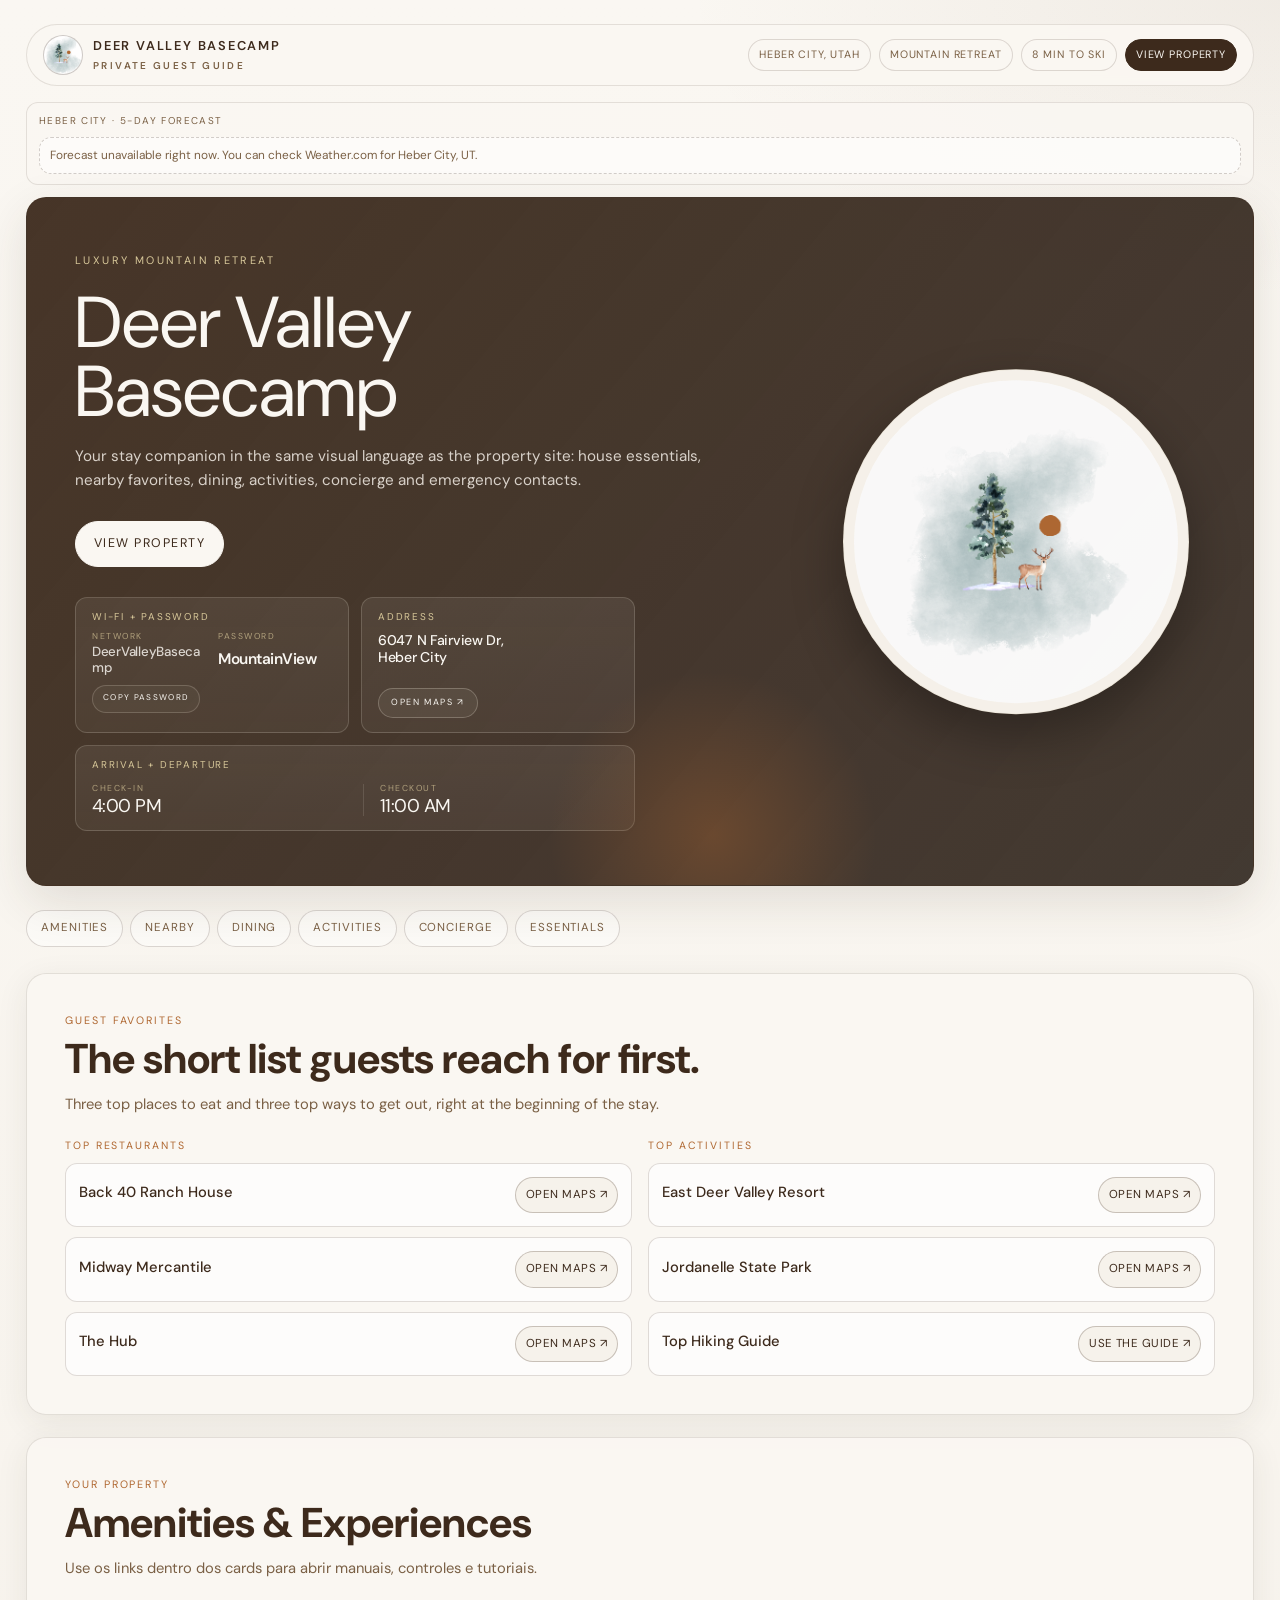
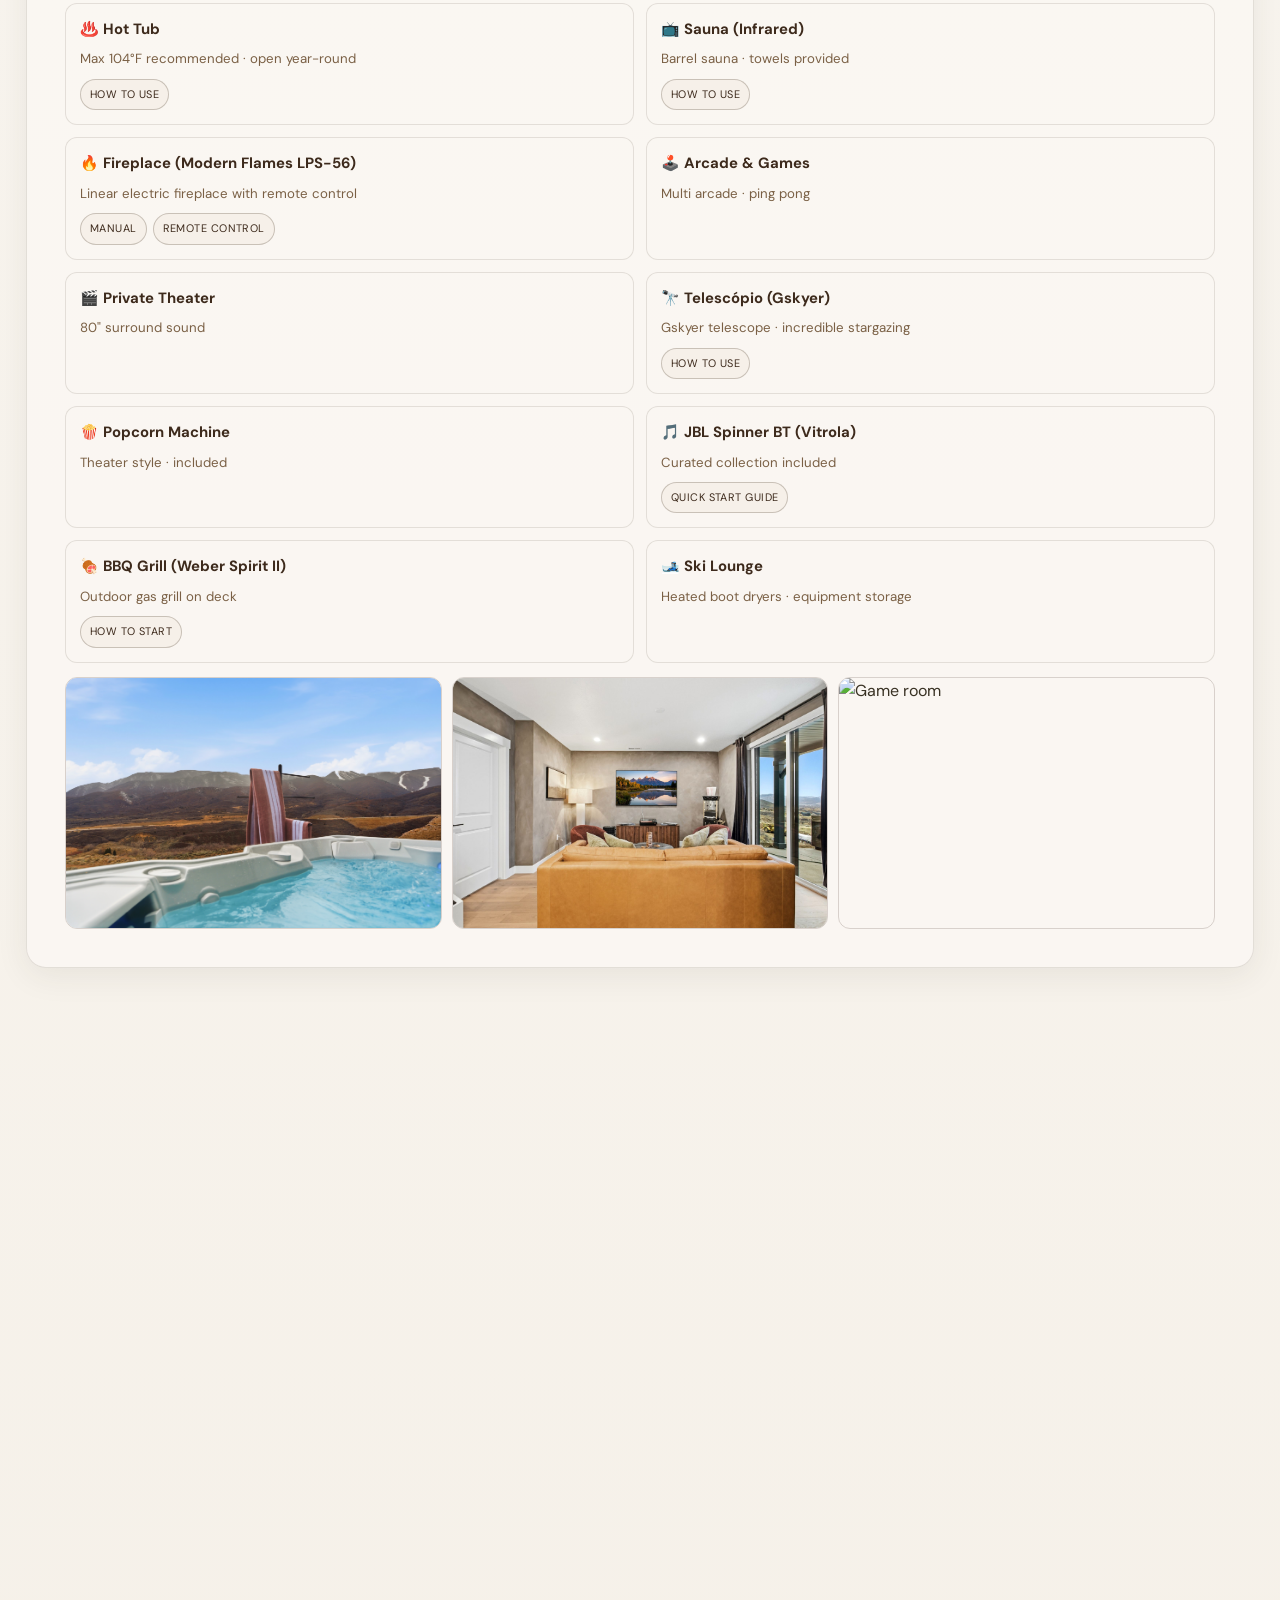
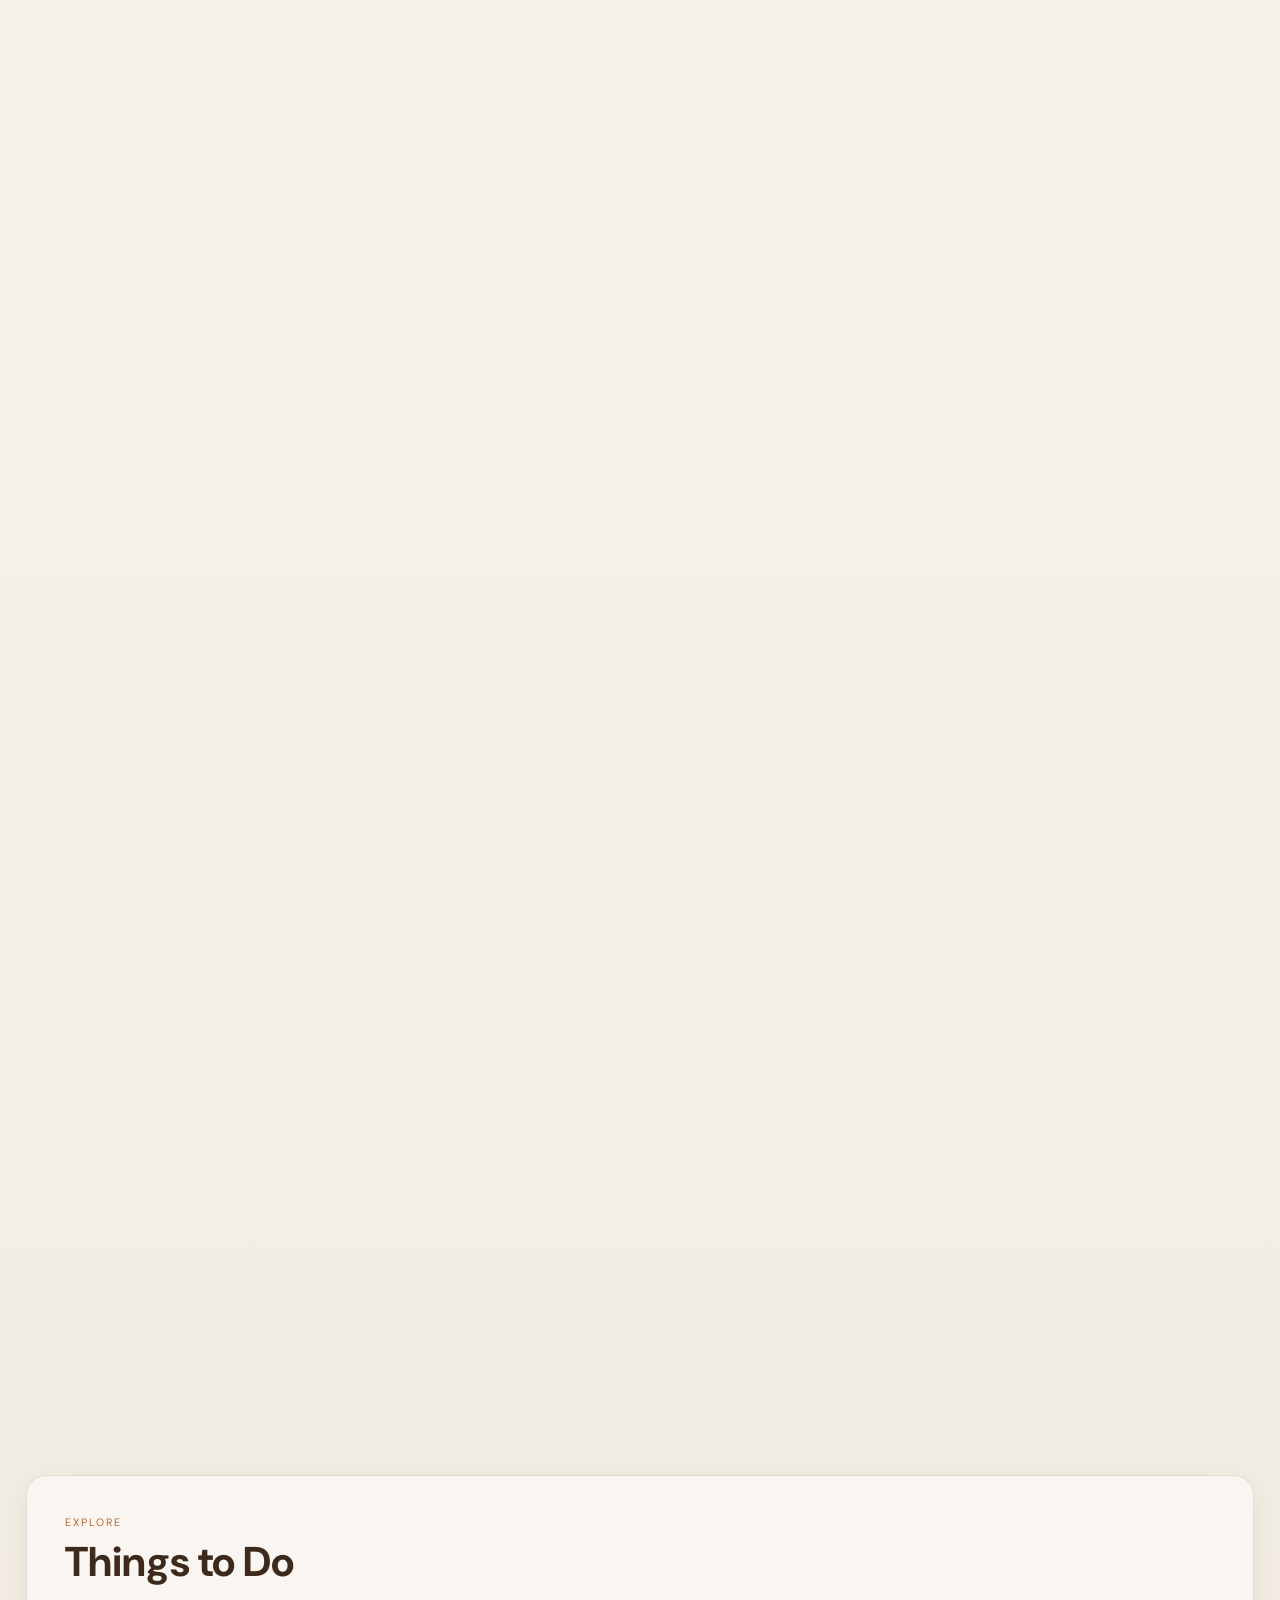
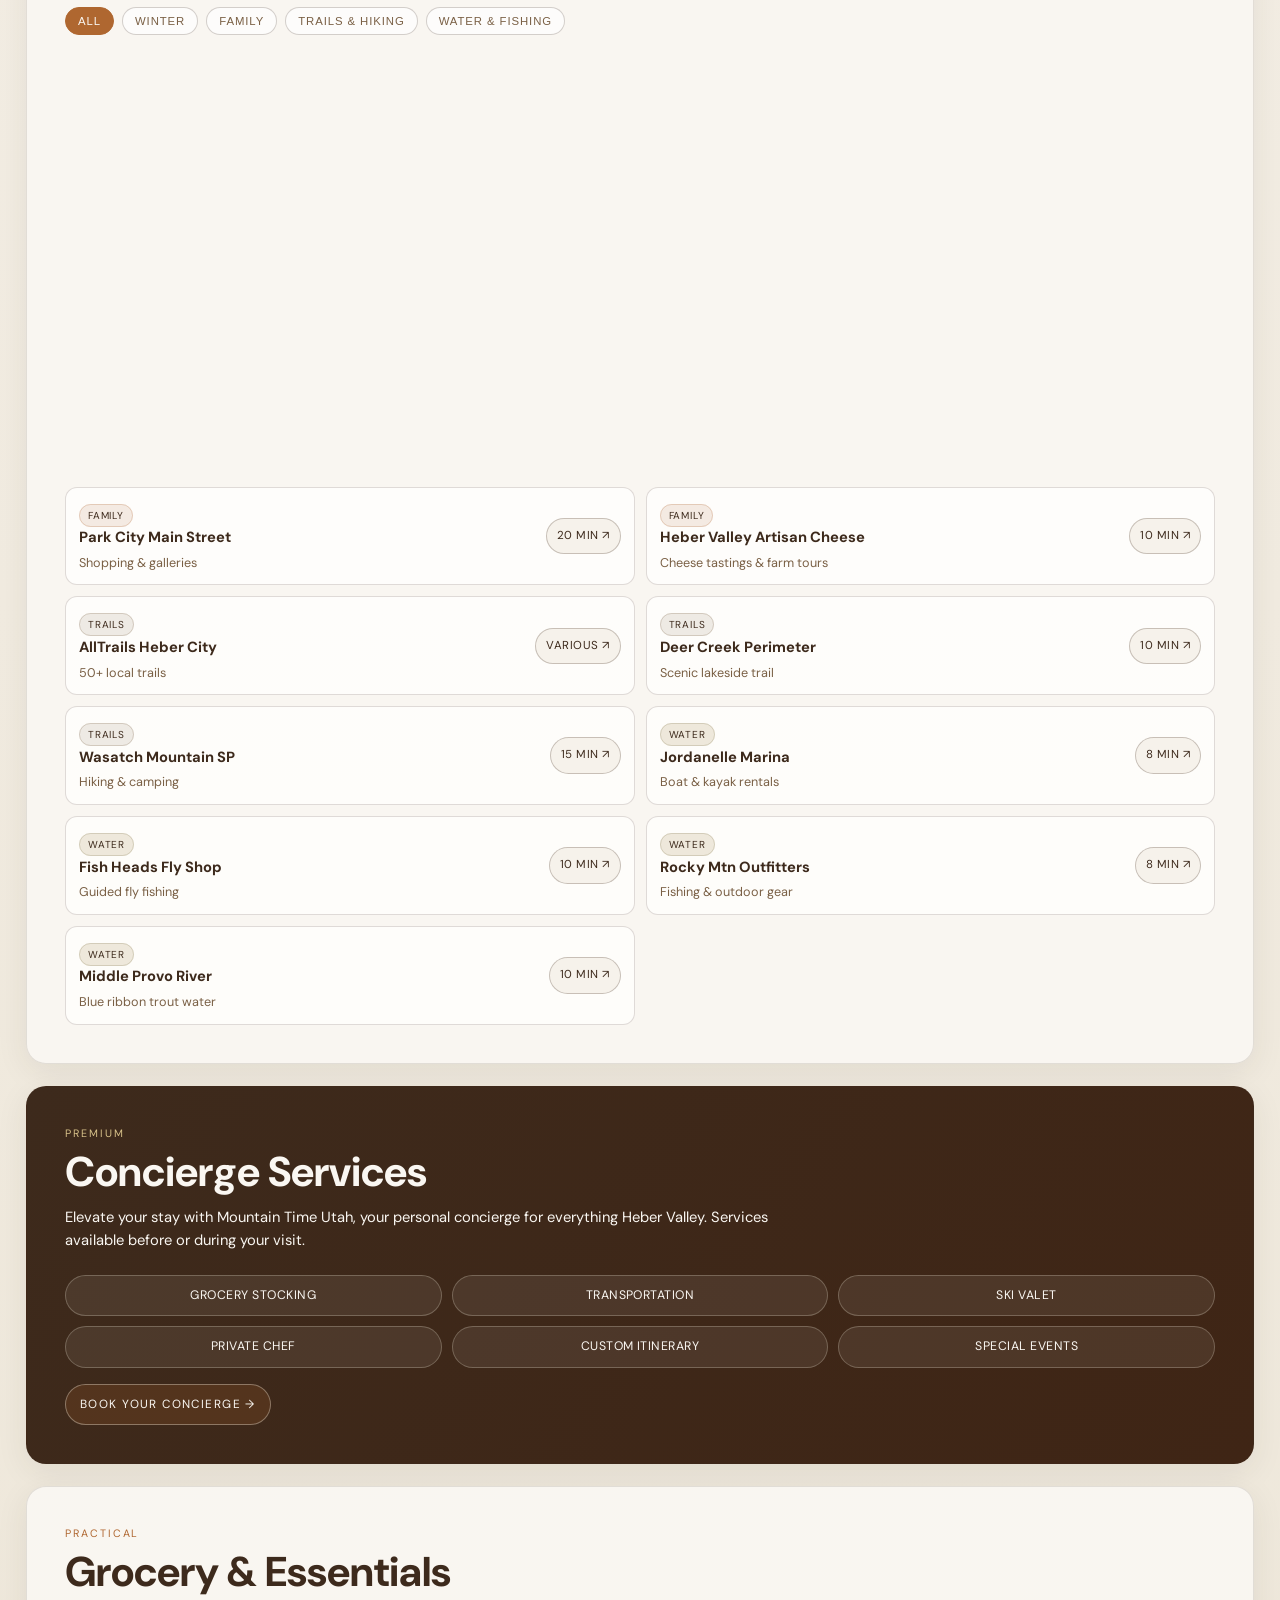
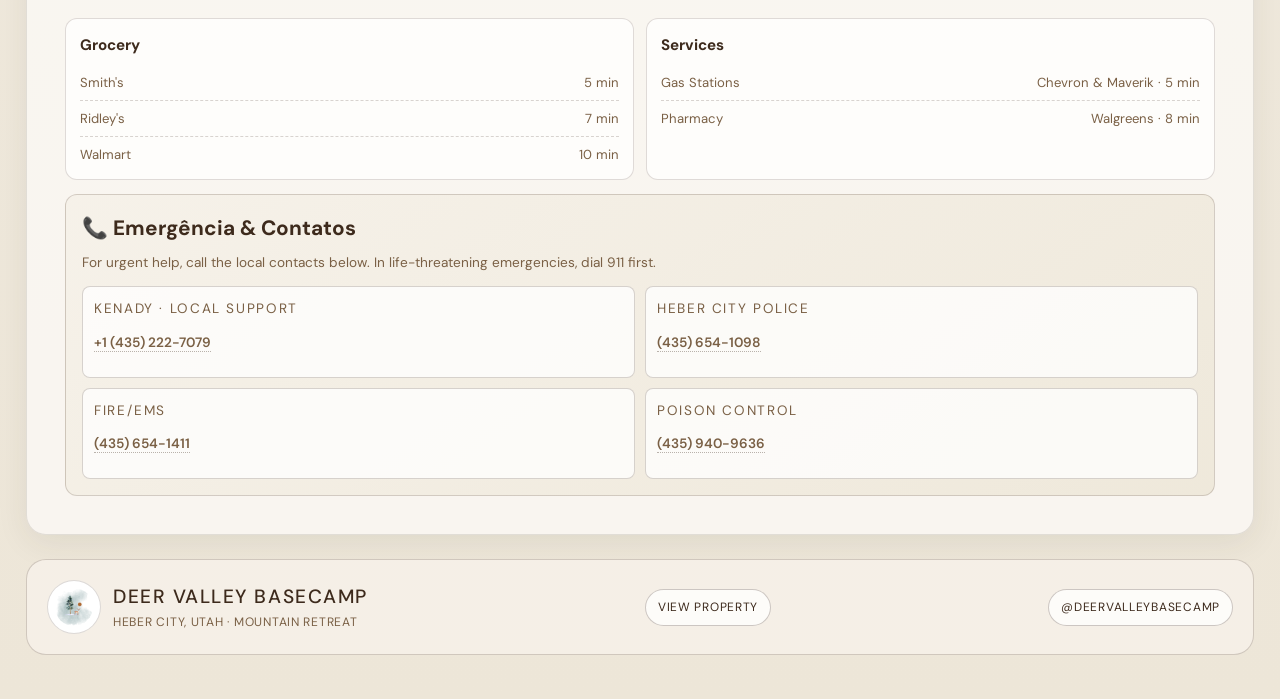
==== guide/deervalleybasecamp/index.html @ 56f65f63 "chore: establish canonical docelarhomes deploy source" ====
<!DOCTYPE html>
<html lang="en">
<head>
  <meta charset="UTF-8">
  <meta name="viewport" content="width=device-width, initial-scale=1.0">
  <title>Deer Valley Basecamp | Private Guest Guide</title>
  <link rel="preconnect" href="https://fonts.googleapis.com">
  <link rel="preconnect" href="https://fonts.gstatic.com" crossorigin>
  <link href="https://fonts.googleapis.com/css2?family=DM+Sans:wght@300;400;500;600;700&display=swap" rel="stylesheet">
  <style>
    :root {
      --dark: #383123;
      --brown-deep: #3d2a1c;
      --brown-choc: #3f2515;
      --gold: #897f59;
      --brown-med: #7a6045;
      --terra: #996359;
      --rose: #b69ea2;
      --copper: #af6730;
      --caramel: #a46c3c;
      --cream: #f5f0e8;
      --cream-light: #faf7f2;
      --cream-warm: #ede6d8;
      --white: #ffffff;

      --ink: var(--dark);
      --panel: rgba(250, 247, 242, 0.92);
      --line: rgba(61, 42, 28, 0.12);
      --shadow-lg: 0 16px 48px rgba(56, 49, 35, 0.12);
      --shadow-md: 0 8px 32px rgba(56, 49, 35, 0.08);
      --radius-xl: 20px;
      --radius-lg: 16px;
      --radius-md: 12px;
      --radius-sm: 8px;
    }

    * {
      box-sizing: border-box;
      margin: 0;
      padding: 0;
    }

    html {
      scroll-behavior: smooth;
    }

    body {
      font-family: "DM Sans", sans-serif;
      color: var(--ink);
      background:
        radial-gradient(1200px 520px at 5% -10%, rgba(175, 103, 48, 0.14), transparent 60%),
        radial-gradient(960px 480px at 100% 0%, rgba(122, 96, 69, 0.08), transparent 62%),
        linear-gradient(180deg, var(--cream-light), var(--cream) 52%, var(--cream-warm) 100%);
      min-height: 100vh;
      line-height: 1.6;
      -webkit-font-smoothing: antialiased;
    }

    img {
      max-width: 100%;
      display: block;
    }

    a {
      color: inherit;
    }

    .shell {
      width: min(1240px, calc(100% - 52px));
      margin: 24px auto 44px;
    }

    .topbar {
      display: flex;
      align-items: center;
      justify-content: space-between;
      gap: 18px;
      margin-bottom: 16px;
      padding: 10px 16px;
      border: 1px solid var(--line);
      border-radius: 999px;
      background: rgba(250, 247, 242, 0.94);
      backdrop-filter: blur(4px);
      position: sticky;
      top: 12px;
      z-index: 40;
    }

    .brand {
      display: flex;
      align-items: center;
      gap: 10px;
      text-decoration: none;
      color: var(--brown-deep);
      font-weight: 600;
      letter-spacing: 0.04em;
      font-size: 0.78rem;
      text-transform: uppercase;
      white-space: nowrap;
    }

    .brand-stack {
      display: grid;
      gap: 2px;
    }

    .brand-name {
      font-size: 0.8rem;
      letter-spacing: 0.14em;
    }

    .brand-sub {
      font-size: 0.62rem;
      letter-spacing: 0.24em;
      color: var(--brown-med);
    }

    .brand img {
      width: 40px;
      height: 40px;
      border-radius: 50%;
      border: 1px solid rgba(61, 42, 28, 0.25);
      object-fit: contain;
      background: rgba(255, 255, 255, 0.96);
      padding: 0;
    }

    .quick-meta {
      display: flex;
      align-items: center;
      gap: 8px;
      flex-wrap: wrap;
      justify-content: flex-end;
    }

    .meta-chip {
      padding: 6px 10px;
      border-radius: 999px;
      border: 1px solid rgba(61, 42, 28, 0.16);
      background: rgba(250, 247, 242, 0.92);
      font-size: 0.67rem;
      color: var(--brown-med);
      letter-spacing: 0.08em;
      text-transform: uppercase;
      white-space: nowrap;
    }

    .meta-chip--action {
      background: var(--brown-deep);
      border-color: var(--brown-deep);
      color: var(--cream-light);
      text-decoration: none;
    }

    .weather-mini {
      border: 1px solid var(--line);
      border-radius: var(--radius-md);
      background: rgba(250, 247, 242, 0.9);
      padding: 10px 12px;
      margin-bottom: 12px;
      display: grid;
      gap: 8px;
    }

    .weather-mini-head {
      color: var(--brown-med);
      text-transform: uppercase;
      letter-spacing: 0.14em;
      font-size: 0.62rem;
    }

    .hero {
      position: relative;
      border-radius: var(--radius-xl);
      overflow: hidden;
      border: 1px solid rgba(61, 42, 28, 0.2);
      box-shadow: var(--shadow-lg);
      background: linear-gradient(130deg, rgba(61, 42, 28, 0.95), rgba(36, 26, 18, 0.86));
      color: var(--cream-light);
      margin-bottom: 24px;
    }

    .hero-grid {
      display: grid;
      grid-template-columns: 1fr;
      min-height: 560px;
    }

    .hero-copy {
      padding: 54px clamp(24px, 4vw, 48px);
      display: flex;
      flex-direction: column;
      justify-content: space-between;
      position: relative;
      z-index: 2;
      max-width: min(760px, 60%);
    }

    .hero-copy::after {
      content: "";
      position: absolute;
      width: 340px;
      height: 340px;
      border-radius: 50%;
      background: radial-gradient(circle, rgba(175, 103, 48, 0.35), transparent 68%);
      right: -120px;
      bottom: -120px;
      pointer-events: none;
    }

    .hero-eyebrow {
      letter-spacing: 0.22em;
      text-transform: uppercase;
      font-size: 0.68rem;
      color: #d8c89a;
      margin-bottom: 20px;
    }

    .hero h1 {
      font-family: "DM Sans", sans-serif;
      font-size: clamp(2.4rem, 6vw, 4.5rem);
      line-height: 0.95;
      font-weight: 400;
      margin-bottom: 18px;
      max-width: 620px;
    }

    .hero-sub {
      color: rgba(245, 240, 232, 0.84);
      max-width: 760px;
      font-size: 0.95rem;
      margin-bottom: 28px;
    }

    .hero-actions {
      display: flex;
      flex-wrap: wrap;
      gap: 12px;
      margin-bottom: 30px;
    }

    .hero-action {
      display: inline-flex;
      align-items: center;
      justify-content: center;
      min-height: 46px;
      padding: 0 18px;
      border-radius: 999px;
      border: 1px solid rgba(237, 230, 216, 0.32);
      font-size: 0.78rem;
      letter-spacing: 0.12em;
      text-transform: uppercase;
      text-decoration: none;
      transition: 0.25s ease;
    }

    .hero-action--primary {
      background: var(--cream-light);
      color: var(--brown-deep);
      border-color: var(--cream-light);
    }

    .hero-action--secondary {
      background: rgba(245, 240, 232, 0.08);
      color: var(--cream-light);
    }

    .hero-action:hover {
      transform: translateY(-1px);
    }

    .stay-grid {
      display: grid;
      grid-template-columns: repeat(2, minmax(0, 1fr));
      align-items: stretch;
      gap: 12px;
      max-width: 560px;
    }

    .stay-card {
      border: 1px solid rgba(237, 230, 216, 0.18);
      background: linear-gradient(180deg, rgba(245, 240, 232, 0.08), rgba(245, 240, 232, 0.05));
      border-radius: var(--radius-md);
      padding: 14px 16px;
      display: grid;
      gap: 8px;
      align-content: start;
    }

    .stay-card--details {
      min-height: 136px;
    }

    .stay-card--wifi .stay-details {
      grid-template-columns: repeat(2, minmax(0, 1fr));
      gap: 12px;
    }

    .stay-card--wifi .stay-card-footer {
      gap: 8px;
    }

    .stay-card--address {
      grid-template-rows: auto 1fr auto;
    }

    .stay-card--timing-pair {
      grid-column: 1 / -1;
      min-height: 0;
      gap: 12px;
    }

    .stay-card-footer {
      display: flex;
      align-items: center;
      justify-content: space-between;
      gap: 10px;
      flex-wrap: wrap;
      margin-top: auto;
    }

    .stay-timing-pair {
      display: grid;
      grid-template-columns: repeat(2, minmax(0, 1fr));
      gap: 16px;
    }

    .stay-timing-item {
      display: grid;
      gap: 4px;
      min-width: 0;
    }

    .stay-timing-item + .stay-timing-item {
      border-left: 1px solid rgba(237, 230, 216, 0.14);
      padding-left: 16px;
    }

    .stay-label {
      font-size: 0.62rem;
      line-height: 1;
      letter-spacing: 0.18em;
      text-transform: uppercase;
      color: #d8c89a;
      margin-bottom: 2px;
    }

    .stay-value {
      font-size: 0.98rem;
      line-height: 1.18;
      letter-spacing: -0.02em;
      font-weight: 500;
      color: var(--cream-light);
      word-break: break-word;
    }

    .stay-details {
      display: grid;
      gap: 10px;
    }

    .stay-detail {
      display: grid;
      gap: 4px;
    }

    .stay-detail-label {
      font-size: 0.54rem;
      line-height: 1;
      letter-spacing: 0.18em;
      text-transform: uppercase;
      color: rgba(216, 200, 154, 0.7);
    }

    .stay-value--compact {
      font-size: 0.88rem;
      line-height: 1.22;
    }

    .stay-value--network {
      color: rgba(250, 247, 242, 0.82);
      font-size: 0.83rem;
    }

    .stay-value--password {
      font-size: 0.96rem;
      line-height: 1.16;
      letter-spacing: -0.03em;
      font-weight: 600;
      color: var(--cream-light);
    }

    .stay-value--address {
      max-width: 14ch;
      line-height: 1.22;
    }

    .stay-value--timing {
      font-size: 1.16rem;
      line-height: 1.08;
      letter-spacing: -0.03em;
      font-weight: 400;
    }

    .stay-card-action {
      display: inline-flex;
      align-items: center;
      justify-content: center;
      min-height: 30px;
      padding: 0 12px;
      border-radius: 999px;
      border: 1px solid rgba(237, 230, 216, 0.26);
      background: rgba(245, 240, 232, 0.06);
      color: var(--cream-light);
      font: inherit;
      font-size: 0.56rem;
      line-height: 1;
      letter-spacing: 0.18em;
      text-transform: uppercase;
      text-decoration: none;
      cursor: pointer;
      justify-self: start;
      transition: 0.25s ease;
    }

    .stay-card-action--subtle {
      min-height: 28px;
      padding: 0 10px;
      font-size: 0.52rem;
      letter-spacing: 0.16em;
      border-color: rgba(237, 230, 216, 0.2);
      background: rgba(245, 240, 232, 0.04);
    }

    .stay-card-action:hover {
      background: var(--cream-light);
      color: var(--brown-deep);
      border-color: var(--cream-light);
    }

    .stay-copy-status {
      display: block;
      min-height: 0.8rem;
      color: rgba(245, 240, 232, 0.74);
      font-size: 0.58rem;
      line-height: 1.3;
      opacity: 0;
      visibility: hidden;
      transition: opacity 0.2s ease;
    }

    .stay-copy-status.is-visible {
      opacity: 1;
      visibility: visible;
    }

    .hero-photos {
      display: none;
    }

    .hero-photos figure {
      border-radius: var(--radius-md);
      overflow: hidden;
      min-height: 300px;
      position: relative;
      border: 1px solid rgba(255, 255, 255, 0.15);
    }

    .hero-photos figure:first-child {
      min-height: 300px;
    }

    .hero-photos img {
      width: 100%;
      height: 100%;
      object-fit: cover;
      transition: transform 0.8s ease;
    }

    .hero-photos figure:hover img {
      transform: scale(1.04);
    }

    .hero-side-info {
      border: 1px solid rgba(237, 230, 216, 0.2);
      border-radius: var(--radius-md);
      background: rgba(245, 240, 232, 0.08);
      padding: 11px;
      display: grid;
      gap: 7px;
    }

    .hero-side-label {
      color: #d8c89a;
      text-transform: uppercase;
      letter-spacing: 0.14em;
      font-size: 0.6rem;
    }

    .hero-side-row {
      display: flex;
      justify-content: space-between;
      gap: 10px;
      border-top: 1px dashed rgba(237, 230, 216, 0.2);
      padding-top: 7px;
      color: var(--cream-light);
      font-size: 0.77rem;
    }

    .hero-side-row:first-of-type {
      border-top: 0;
      padding-top: 0;
    }

    .hero-right-logo {
      position: absolute;
      right: clamp(24px, 5vw, 70px);
      top: 50%;
      transform: translateY(-50%);
      width: clamp(250px, 27vw, 360px);
      aspect-ratio: 1 / 1;
      border-radius: 50%;
      display: grid;
      place-items: center;
      z-index: 1;
      pointer-events: none;
      background: rgba(255, 255, 255, 0.97);
      border: 1px solid rgba(237, 230, 216, 0.85);
      box-shadow: 0 22px 52px rgba(0, 0, 0, 0.3), inset 0 0 0 10px rgba(245, 240, 232, 0.9);
    }

    .hero-right-logo img {
      width: 66%;
      height: 66%;
      object-fit: contain;
      filter: saturate(0.95) contrast(1.02);
      opacity: 1;
    }

    .caption {
      position: absolute;
      left: 10px;
      bottom: 10px;
      padding: 6px 10px;
      border-radius: 999px;
      font-size: 0.62rem;
      letter-spacing: 0.08em;
      text-transform: uppercase;
      background: rgba(36, 26, 18, 0.74);
      color: var(--cream-light);
      border: 1px solid rgba(255, 255, 255, 0.2);
    }

    .guide-nav {
      display: flex;
      align-items: center;
      gap: 7px;
      overflow-x: auto;
      margin-bottom: 16px;
      padding-bottom: 4px;
    }

    .guide-nav a {
      text-decoration: none;
      color: var(--brown-med);
      border: 1px solid rgba(61, 42, 28, 0.18);
      border-radius: 999px;
      padding: 8px 14px;
      font-size: 0.72rem;
      text-transform: uppercase;
      letter-spacing: 0.08em;
      transition: 0.25s ease;
      white-space: nowrap;
      background: rgba(255, 255, 255, 0.46);
    }

    .guide-nav a.active,
    .guide-nav a:hover {
      background: var(--brown-deep);
      color: var(--cream-light);
      border-color: var(--brown-deep);
    }

    .mobile-home {
      display: none;
    }

    .mobile-panel {
      border: 1px solid var(--line);
      border-radius: var(--radius-xl);
      background: var(--panel);
      box-shadow: var(--shadow-md);
      padding: 18px;
    }

    .mobile-panel-label {
      color: rgba(61, 42, 28, 0.62);
      text-transform: uppercase;
      font-size: 0.68rem;
      font-weight: 500;
      letter-spacing: 0.18em;
      margin-bottom: 14px;
    }

    .mobile-arrival-grid {
      display: grid;
      grid-template-columns: repeat(2, minmax(0, 1fr));
      gap: 10px;
    }

    .mobile-arrival-card {
      width: 100%;
      min-height: 138px;
      border: 1px solid rgba(61, 42, 28, 0.12);
      border-radius: var(--radius-lg);
      background: rgba(255, 253, 250, 0.92);
      padding: 16px 14px;
      display: flex;
      flex-direction: column;
      justify-content: center;
      align-items: center;
      gap: 14px;
      text-decoration: none;
      color: inherit;
      text-align: center;
    }

    .mobile-arrival-main {
      display: flex;
      flex-direction: column;
      align-items: center;
      justify-content: center;
      text-align: center;
      gap: 10px;
      width: 100%;
      flex: 1;
    }

    .mobile-arrival-label {
      color: rgba(61, 42, 28, 0.4);
      font-size: 0.58rem;
      letter-spacing: 0.22em;
      text-transform: uppercase;
      margin-bottom: 2px;
    }

    .mobile-arrival-value {
      color: #2f2015;
      font-family: "DM Sans", sans-serif;
      font-size: 1.34rem;
      line-height: 1;
      font-weight: 600;
    }

    .mobile-arrival-details {
      display: grid;
      gap: 6px;
      width: 100%;
    }

    .mobile-arrival-detail-label {
      color: rgba(61, 42, 28, 0.34);
      font-size: 0.52rem;
      letter-spacing: 0.22em;
      text-transform: uppercase;
      margin-top: 2px;
    }

    .mobile-arrival-detail-value {
      color: rgba(61, 42, 28, 0.74);
      font-size: 0.78rem;
      line-height: 1.22;
      font-weight: 500;
      word-break: break-word;
    }

    .mobile-arrival-detail-value--network {
      color: #2f2015;
      font-size: 0.96rem;
      line-height: 1.08;
      font-weight: 700;
      letter-spacing: -0.04em;
      word-break: normal;
      overflow-wrap: normal;
    }

    .mobile-arrival-detail-value--password {
      word-break: normal;
      overflow-wrap: anywhere;
    }

    .mobile-arrival-action {
      min-height: 38px;
      padding: 0 16px;
      border-radius: 999px;
      border: 1px solid rgba(61, 42, 28, 0.16);
      background: rgba(245, 240, 232, 0.66);
      color: rgba(61, 42, 28, 0.82);
      font: inherit;
      font-size: 0.62rem;
      letter-spacing: 0.12em;
      text-transform: uppercase;
      cursor: pointer;
    }

    .mobile-arrival-action:hover {
      background: var(--brown-deep);
      border-color: var(--brown-deep);
      color: var(--cream-light);
    }

    .mobile-copy-status {
      display: none;
      margin-top: 10px;
      border-radius: var(--radius-md);
      padding: 10px 12px;
      background: rgba(61, 42, 28, 0.08);
      color: var(--brown-deep);
      font-size: 0.83rem;
    }

    .mobile-copy-status.is-visible {
      display: block;
    }

    .mobile-highlight-list {
      display: grid;
      gap: 0;
    }

    .mobile-highlight-card {
      padding: 14px 0;
      display: flex;
      justify-content: space-between;
      align-items: flex-start;
      gap: 12px;
      border-bottom: 1px solid rgba(61, 42, 28, 0.1);
    }

    .mobile-highlight-card:last-child {
      border-bottom: 0;
      padding-bottom: 0;
    }

    .mobile-highlight-name {
      color: #2f2015;
      font-family: "DM Sans", sans-serif;
      font-weight: 600;
      font-size: 1.6rem;
      line-height: 0.94;
      margin-bottom: 7px;
    }

    .mobile-highlight-copy {
      color: rgba(122, 96, 69, 0.9);
      font-size: 0.88rem;
      line-height: 1.6;
      max-width: 18rem;
    }

    .mobile-highlight-meta {
      display: flex;
      flex-direction: column;
      align-items: flex-end;
      gap: 8px;
      min-width: 72px;
      flex-shrink: 0;
    }

    .mobile-highlight-time {
      color: rgba(143, 119, 83, 0.88);
      font-size: 0.7rem;
      letter-spacing: 0.14em;
      text-transform: uppercase;
      white-space: nowrap;
    }

    .mobile-highlight-link {
      color: rgba(61, 42, 28, 0.72);
      font-size: 0.66rem;
      letter-spacing: 0.12em;
      text-decoration: none;
      text-transform: uppercase;
      white-space: nowrap;
    }

    .mobile-highlight-link:hover {
      color: var(--copper);
    }

    .mobile-section-toggle {
      display: none;
    }

    .mobile-section-meta {
      display: grid;
      gap: 8px;
    }

    .mobile-section-tag {
      color: var(--copper);
      text-transform: uppercase;
      font-size: 0.67rem;
      letter-spacing: 0.18em;
    }

    .mobile-section-copy {
      color: var(--brown-med);
      font-size: 0.92rem;
      line-height: 1.55;
      max-width: 42rem;
    }

    .mobile-section-icon {
      flex-shrink: 0;
      color: var(--brown-deep);
      font-size: 1.8rem;
      line-height: 1;
      transition: transform 0.22s ease;
    }

    .mobile-section-body {
      display: block;
    }

    .section {
      border: 1px solid var(--line);
      border-radius: var(--radius-xl);
      background: var(--panel);
      box-shadow: var(--shadow-md);
      margin-top: 22px;
      padding: clamp(22px, 4vw, 38px);
      overflow: hidden;
    }

    .section-head {
      margin-bottom: 22px;
    }

    .eyebrow {
      color: var(--copper);
      text-transform: uppercase;
      font-size: 0.67rem;
      letter-spacing: 0.18em;
      margin-bottom: 8px;
    }

    .section-title {
      font-family: "DM Sans", sans-serif;
      font-size: clamp(1.55rem, 4vw, 2.6rem);
      line-height: 1.1;
      color: var(--brown-deep);
      margin-bottom: 10px;
    }

    .section-desc {
      color: var(--brown-med);
      max-width: 760px;
      font-size: 0.92rem;
    }

    .amenities-layout {
      display: grid;
      grid-template-columns: 1fr;
      gap: 18px;
      align-items: stretch;
    }

    .feature-panel {
      display: none;
    }

    .feature-panel img {
      width: 100%;
      height: 100%;
      object-fit: cover;
    }

    .feature-panel::after {
      content: "";
      position: absolute;
      inset: 0;
      background: linear-gradient(to top, rgba(36, 26, 18, 0.72), transparent 48%);
    }

    .panel-text {
      position: absolute;
      left: 14px;
      right: 14px;
      bottom: 14px;
      z-index: 2;
      color: var(--cream-light);
      font-size: 0.78rem;
      letter-spacing: 0.05em;
      text-transform: uppercase;
    }

    .amenities-grid {
      display: grid;
      grid-template-columns: repeat(2, minmax(220px, 1fr));
      gap: 12px;
    }

    .tile {
      border: 1px solid var(--line);
      border-radius: var(--radius-md);
      padding: 14px;
      background: rgba(250, 247, 242, 0.9);
      min-height: 108px;
      display: flex;
      flex-direction: column;
      gap: 8px;
    }

    .tile h3 {
      color: var(--brown-deep);
      font-size: 0.93rem;
      margin-bottom: 0;
    }

    .tile p {
      color: var(--brown-med);
      font-size: 0.83rem;
      line-height: 1.45;
      flex-grow: 1;
      margin-bottom: 0;
    }

    .tile-title-row {
      display: flex;
      align-items: center;
      justify-content: space-between;
      gap: 8px;
    }

    .tile-link-list {
      display: flex;
      flex-wrap: wrap;
      gap: 6px;
      margin-top: 2px;
    }

    .tile-guide-link {
      text-decoration: none;
      border: 1px solid rgba(61, 42, 28, 0.24);
      border-radius: 999px;
      color: var(--brown-deep);
      background: rgba(245, 240, 232, 0.88);
      font-size: 0.68rem;
      letter-spacing: 0.04em;
      text-transform: uppercase;
      padding: 6px 9px;
      transition: 0.22s ease;
    }

    .tile-guide-link:hover {
      background: var(--brown-deep);
      border-color: var(--brown-deep);
      color: var(--cream-light);
    }

    .list-grid {
      display: grid;
      grid-template-columns: 1fr 1fr;
      gap: 12px;
    }

    .favorites-grid {
      display: grid;
      grid-template-columns: repeat(2, minmax(0, 1fr));
      gap: 16px;
      align-items: start;
    }

    .favorites-column {
      display: grid;
      gap: 8px;
    }

    .favorites-label {
      color: var(--copper);
      text-transform: uppercase;
      font-size: 0.66rem;
      letter-spacing: 0.18em;
    }

    .favorites-list {
      display: grid;
      gap: 10px;
    }

    .favorites-link {
      color: var(--brown-deep);
      font-weight: 500;
      text-decoration: none;
    }

    .favorites-link:hover {
      color: var(--copper);
    }

    .favorites-card {
      align-items: flex-start;
    }

    .favorites-card .maps-link {
      margin-left: auto;
    }

    .favorites-meta-link {
      color: var(--brown-med);
      font-size: 0.72rem;
      letter-spacing: 0.12em;
      text-transform: uppercase;
      text-decoration: none;
      white-space: nowrap;
    }

    .favorites-meta-link:hover {
      color: var(--copper);
    }

    .weather-grid {
      display: grid;
      grid-template-columns: repeat(5, minmax(110px, 1fr));
      gap: 8px;
    }

    .weather-card {
      border: 1px solid rgba(61, 42, 28, 0.16);
      border-radius: var(--radius-md);
      background: linear-gradient(160deg, rgba(255, 255, 255, 0.82), rgba(245, 240, 232, 0.85));
      padding: 8px 9px;
      min-height: 88px;
      display: flex;
      flex-direction: column;
      justify-content: space-between;
      gap: 5px;
    }

    .weather-day {
      color: var(--brown-deep);
      font-weight: 600;
      font-size: 0.76rem;
    }

    .weather-code {
      color: var(--brown-med);
      font-size: 0.68rem;
      line-height: 1.35;
    }

    .weather-temp {
      color: var(--copper);
      font-size: 0.78rem;
      font-weight: 600;
    }

    .weather-loading {
      color: var(--brown-med);
      font-size: 0.74rem;
      grid-column: 1 / -1;
      border: 1px dashed rgba(61, 42, 28, 0.22);
      border-radius: var(--radius-md);
      padding: 8px 10px;
      background: rgba(255, 255, 255, 0.55);
    }

    .list-card {
      border: 1px solid rgba(61, 42, 28, 0.16);
      border-radius: var(--radius-md);
      background: rgba(255, 255, 255, 0.66);
      padding: 13px;
      display: flex;
      justify-content: space-between;
      align-items: center;
      gap: 10px;
    }

    .list-card h3 {
      color: var(--brown-deep);
      font-size: 0.92rem;
      margin-bottom: 4px;
    }

    .list-card p {
      color: var(--brown-med);
      font-size: 0.79rem;
      line-height: 1.4;
    }

    .maps-link {
      text-decoration: none;
      padding: 8px 10px;
      border-radius: 999px;
      border: 1px solid rgba(61, 42, 28, 0.25);
      color: var(--brown-deep);
      font-size: 0.72rem;
      white-space: nowrap;
      transition: 0.25s ease;
      background: rgba(245, 240, 232, 0.86);
      text-transform: uppercase;
      letter-spacing: 0.04em;
    }

    .maps-link:hover {
      background: var(--brown-deep);
      color: var(--cream-light);
      border-color: var(--brown-deep);
    }

    .photo-ribbon {
      display: grid;
      grid-template-columns: repeat(3, 1fr);
      gap: 10px;
      margin-top: 14px;
    }

    .photo-ribbon figure {
      border-radius: var(--radius-md);
      overflow: hidden;
      border: 1px solid rgba(61, 42, 28, 0.18);
      min-height: 160px;
    }

    .photo-ribbon img {
      width: 100%;
      height: 100%;
      object-fit: cover;
    }

    .nearby-photo-ribbon {
      grid-template-columns: repeat(2, 1fr);
    }

    .nearby-photo-ribbon figure {
      position: relative;
      min-height: 200px;
    }

    .nearby-photo-ribbon figcaption {
      position: absolute;
      left: 10px;
      bottom: 10px;
      padding: 6px 10px;
      border-radius: 999px;
      background: rgba(34, 25, 18, 0.72);
      color: #f8f4ed;
      font-size: 0.72rem;
      letter-spacing: 0.04em;
      text-transform: uppercase;
      border: 1px solid rgba(248, 244, 237, 0.28);
      backdrop-filter: blur(2px);
    }

    .dining-grid {
      display: grid;
      grid-template-columns: repeat(3, minmax(210px, 1fr));
      gap: 12px;
    }

    .dining-group + .dining-group {
      margin-top: 14px;
    }

    .dining-group-title {
      color: var(--brown-deep);
      font-size: 1rem;
      font-weight: 500;
      margin-bottom: 10px;
    }

    .dining-card {
      border: 1px solid rgba(61, 42, 28, 0.18);
      background: linear-gradient(160deg, rgba(255, 255, 255, 0.72), rgba(245, 240, 232, 0.75));
      border-radius: var(--radius-md);
      padding: 14px;
      display: flex;
      flex-direction: column;
      gap: 8px;
      min-height: 148px;
    }

    .dining-name {
      color: var(--brown-deep);
      font-weight: 600;
      font-size: 0.96rem;
    }

    .dining-type {
      color: var(--brown-med);
      font-size: 0.8rem;
      flex-grow: 1;
    }

    .dining-meta {
      display: flex;
      justify-content: space-between;
      align-items: center;
      gap: 8px;
      font-size: 0.76rem;
      color: var(--gold);
      border-top: 1px dashed rgba(61, 42, 28, 0.2);
      padding-top: 9px;
    }

    .filter-row {
      display: flex;
      flex-wrap: wrap;
      gap: 8px;
      margin-bottom: 12px;
    }

    .filter-btn {
      border: 1px solid rgba(61, 42, 28, 0.22);
      border-radius: 999px;
      background: rgba(255, 255, 255, 0.72);
      color: var(--brown-med);
      padding: 7px 12px;
      font-size: 0.71rem;
      text-transform: uppercase;
      letter-spacing: 0.08em;
      cursor: pointer;
      transition: 0.2s ease;
    }

    .filter-btn.active,
    .filter-btn:hover {
      color: var(--cream-light);
      background: var(--copper);
      border-color: var(--copper);
    }

    .activity-grid {
      display: grid;
      grid-template-columns: repeat(2, minmax(260px, 1fr));
      gap: 11px;
    }

    .activity-item.hidden {
      display: none;
    }

    .tag {
      border-radius: 999px;
      padding: 4px 8px;
      font-size: 0.63rem;
      text-transform: uppercase;
      letter-spacing: 0.08em;
      border: 1px solid transparent;
      white-space: nowrap;
    }

    .tag.winter {
      color: var(--brown-deep);
      background: rgba(137, 127, 89, 0.16);
      border-color: rgba(137, 127, 89, 0.3);
    }

    .tag.family {
      color: var(--brown-deep);
      background: rgba(175, 103, 48, 0.12);
      border-color: rgba(175, 103, 48, 0.24);
    }

    .tag.trails {
      color: var(--brown-deep);
      background: rgba(122, 96, 69, 0.12);
      border-color: rgba(122, 96, 69, 0.24);
    }

    .tag.water {
      color: var(--brown-deep);
      background: rgba(237, 230, 216, 0.92);
      border-color: rgba(137, 127, 89, 0.26);
    }

    .concierge {
      background: linear-gradient(130deg, var(--brown-deep), var(--brown-choc));
      color: var(--cream-light);
      border-color: rgba(61, 42, 28, 0.28);
    }

    .concierge .eyebrow {
      color: #d7c189;
    }

    .concierge .section-title,
    .concierge .section-desc {
      color: var(--cream-light);
    }

    .service-grid {
      display: grid;
      grid-template-columns: repeat(3, minmax(170px, 1fr));
      gap: 10px;
      margin-top: 14px;
    }

    .service-chip {
      border: 1px solid rgba(237, 230, 216, 0.26);
      background: rgba(250, 247, 242, 0.08);
      border-radius: 999px;
      padding: 10px 12px;
      font-size: 0.77rem;
      letter-spacing: 0.04em;
      text-transform: uppercase;
      text-align: center;
    }

    .cta-link {
      display: inline-block;
      text-decoration: none;
      margin-top: 16px;
      padding: 10px 14px;
      border-radius: 999px;
      border: 1px solid rgba(237, 230, 216, 0.38);
      color: var(--cream-light);
      font-size: 0.74rem;
      letter-spacing: 0.12em;
      text-transform: uppercase;
      transition: 0.25s ease;
      background: rgba(175, 103, 48, 0.2);
    }

    .cta-link:hover {
      background: rgba(245, 240, 232, 0.95);
      color: var(--brown-deep);
    }

    .essentials-grid {
      display: grid;
      grid-template-columns: repeat(2, minmax(260px, 1fr));
      gap: 12px;
      margin-bottom: 14px;
    }

    .essential-card {
      border: 1px solid rgba(61, 42, 28, 0.16);
      border-radius: var(--radius-md);
      background: rgba(255, 255, 255, 0.7);
      padding: 14px;
    }

    .essential-card h3 {
      color: var(--brown-deep);
      margin-bottom: 8px;
      font-size: 0.95rem;
    }

    .essential-line {
      display: flex;
      justify-content: space-between;
      gap: 12px;
      padding: 7px 0;
      border-bottom: 1px dashed rgba(61, 42, 28, 0.2);
      color: var(--brown-med);
      font-size: 0.82rem;
    }

    .essential-line:last-child {
      border-bottom: 0;
      padding-bottom: 0;
    }

    .house-guide {
      border: 1px solid rgba(61, 42, 28, 0.18);
      border-radius: var(--radius-md);
      background: linear-gradient(145deg, rgba(245, 240, 232, 0.9), rgba(237, 230, 216, 0.9));
      padding: 16px;
    }

    .house-guide h3 {
      color: var(--brown-deep);
      font-family: "DM Sans", sans-serif;
      font-size: 1.3rem;
      margin-bottom: 8px;
    }

    .house-guide p {
      color: var(--brown-med);
      font-size: 0.85rem;
      margin-bottom: 12px;
      max-width: 780px;
    }

    .contact-row {
      display: grid;
      grid-template-columns: repeat(2, minmax(180px, 1fr));
      gap: 10px;
    }

    .contact-box {
      border: 1px solid rgba(61, 42, 28, 0.2);
      border-radius: var(--radius-sm);
      background: rgba(255, 255, 255, 0.78);
      padding: 11px;
    }

    .contact-label {
      color: var(--brown-med);
      text-transform: uppercase;
      letter-spacing: 0.12em;
      font-size: 0.63rem;
      margin-bottom: 4px;
    }

    .contact-value {
      color: var(--brown-deep);
      font-size: 0.95rem;
      font-weight: 600;
    }

    .contact-value a {
      color: inherit;
      text-decoration: none;
      border-bottom: 1px dotted rgba(61, 42, 28, 0.35);
    }

    .contact-value a:hover {
      color: var(--copper);
      border-bottom-color: var(--copper);
    }

    footer {
      margin-top: 24px;
      border: 1px solid rgba(61, 42, 28, 0.2);
      border-radius: var(--radius-xl);
      background: rgba(245, 240, 232, 0.9);
      padding: 20px;
      display: flex;
      flex-wrap: wrap;
      justify-content: space-between;
      align-items: center;
      gap: 12px;
    }

    .footer-left {
      display: flex;
      align-items: center;
      gap: 12px;
    }

    .footer-left img {
      width: 54px;
      height: 54px;
      object-fit: contain;
      border-radius: 50%;
      border: 1px solid rgba(61, 42, 28, 0.18);
      background: var(--white);
      padding: 7px;
    }

    .footer-title {
      color: var(--brown-deep);
      font-family: "DM Sans", sans-serif;
      font-weight: 500;
      font-size: 1.2rem;
      text-transform: uppercase;
      letter-spacing: 0.08em;
    }

    .footer-sub {
      color: var(--brown-med);
      font-size: 0.76rem;
      letter-spacing: 0.06em;
      text-transform: uppercase;
    }

    .social-link {
      text-decoration: none;
      border: 1px solid rgba(61, 42, 28, 0.25);
      border-radius: 999px;
      color: var(--brown-deep);
      padding: 8px 12px;
      font-size: 0.75rem;
      letter-spacing: 0.06em;
      text-transform: uppercase;
      background: rgba(255, 255, 255, 0.76);
      transition: 0.2s ease;
    }

    .social-link:hover {
      background: var(--brown-deep);
      color: var(--cream-light);
      border-color: var(--brown-deep);
    }

    [data-reveal] {
      opacity: 0;
      transform: translateY(16px);
      transition: opacity 0.6s ease, transform 0.6s ease;
    }

    [data-reveal].is-visible {
      opacity: 1;
      transform: translateY(0);
    }

    @media (max-width: 1100px) {
      .hero-grid,
      .amenities-layout,
      .list-grid,
      .favorites-grid,
      .activity-grid {
        grid-template-columns: 1fr;
      }

      .hero-copy {
        max-width: 100%;
      }

      .weather-grid {
        grid-template-columns: repeat(3, minmax(110px, 1fr));
      }

      .hero-right-logo {
        width: clamp(180px, 34vw, 240px);
        opacity: 0.6;
      }

      .dining-grid {
        grid-template-columns: repeat(2, minmax(220px, 1fr));
      }

      .service-grid {
        grid-template-columns: repeat(2, minmax(180px, 1fr));
      }
    }

    @media (max-width: 820px) {
      .shell {
        width: min(1200px, calc(100% - 20px));
        margin: 14px auto 104px;
      }

      .topbar {
        border-radius: 18px;
        align-items: flex-start;
        flex-direction: column;
      }

      .quick-meta {
        justify-content: flex-start;
      }

      .weather-mini,
      .guide-nav,
      .stay-grid,
      .hero-actions {
        display: none;
      }

      .mobile-home {
        display: grid;
      }

      .stay-grid,
      .essentials-grid,
      .contact-row,
      .dining-grid,
      .service-grid,
      .photo-ribbon,
      .weather-grid {
        grid-template-columns: 1fr;
      }

      .hero-grid {
        min-height: auto;
      }

      .hero-copy {
        padding: 28px 20px;
        gap: 18px;
      }

      .hero-right-logo {
        display: none;
      }

      .hero-sub {
        margin-bottom: 0;
        max-width: 100%;
      }

      .amenities-grid {
        grid-template-columns: 1fr;
      }

      .section {
        padding: 20px;
      }

      .mobile-collapsible-section {
        padding: 0;
      }

      .mobile-collapsible-section .section-head {
        display: none;
      }

      .mobile-section-toggle {
        width: 100%;
        display: flex;
        align-items: flex-start;
        justify-content: space-between;
        gap: 16px;
        padding: 22px 20px;
        border: 0;
        background: transparent;
        color: inherit;
        font: inherit;
        text-align: left;
        cursor: pointer;
      }

      .mobile-collapsible-section.is-open .mobile-section-toggle {
        border-bottom: 1px solid rgba(61, 42, 28, 0.12);
      }

      .mobile-collapsible-section .mobile-section-title {
        font-size: 1.95rem;
        margin-bottom: 0;
      }

      .mobile-collapsible-section .mobile-section-body {
        display: none;
        padding: 18px 20px 20px;
      }

      .mobile-collapsible-section.is-open .mobile-section-body {
        display: block;
      }

      .mobile-collapsible-section.is-open .mobile-section-icon {
        transform: rotate(45deg);
      }

      footer {
        align-items: flex-start;
        margin-bottom: 0;
      }
    }
  </style>
</head>
<body>
  <div class="shell">
    <header class="topbar">
      <a class="brand" href="https://docelarhomes.com/deervalleybasecamp">
        <img src="/guide/deervalleybasecamp/assets/logo.png" alt="Deer Valley Basecamp logo">
        <span class="brand-stack">
          <span class="brand-name">Deer Valley Basecamp</span>
          <span class="brand-sub">Private Guest Guide</span>
        </span>
      </a>
      <div class="quick-meta">
        <span class="meta-chip">Heber City, Utah</span>
        <span class="meta-chip">Mountain Retreat</span>
        <span class="meta-chip">8 min to ski</span>
        <a class="meta-chip meta-chip--action" href="https://docelarhomes.com/deervalleybasecamp">View Property</a>
      </div>
    </header>

    <div class="weather-mini" id="weather" data-reveal>
      <p class="weather-mini-head">Heber City · 5-day forecast</p>
      <div class="weather-grid" id="weather-grid">
        <p class="weather-loading" id="weather-loading">Loading forecast...</p>
      </div>
    </div>

    <section class="hero" id="top">
      <div class="hero-grid">
        <div class="hero-copy">
          <div>
            <p class="hero-eyebrow">Luxury Mountain Retreat</p>
            <h1>Deer Valley<br>Basecamp</h1>
            <p class="hero-sub">Your stay companion in the same visual language as the property site: house essentials, nearby favorites, dining, activities, concierge and emergency contacts.</p>
            <div class="hero-actions">
              <a class="hero-action hero-action--primary" href="https://docelarhomes.com/deervalleybasecamp">View Property</a>
            </div>
          </div>

          <div class="stay-grid">
            <div class="stay-card stay-card--details stay-card--wifi">
              <p class="stay-label">Wi-Fi + Password</p>
              <div class="stay-details">
                <div class="stay-detail">
                  <span class="stay-detail-label">Network</span>
                  <p class="stay-value stay-value--compact stay-value--network">DeerValleyBasecamp</p>
                </div>
                <div class="stay-detail">
                  <span class="stay-detail-label">Password</span>
                  <p class="stay-value stay-value--compact stay-value--password">MountainView</p>
                </div>
              </div>
              <div class="stay-card-footer">
                <button
                  class="stay-card-action stay-card-action--subtle"
                  type="button"
                  data-copy-value="MountainView"
                  data-copy-target="desktop-copy-status"
                  data-copy-success="Password copied."
                  data-copy-fallback="Copy unavailable. Password: MountainView"
                >
                  Copy Password
                </button>
                <p class="stay-copy-status" id="desktop-copy-status" aria-live="polite"></p>
              </div>
            </div>
            <div class="stay-card stay-card--details stay-card--address">
              <p class="stay-label">Address</p>
              <p class="stay-value stay-value--compact stay-value--address">6047 N Fairview Dr,<br>Heber City</p>
              <a class="stay-card-action" href="https://maps.google.com/?q=6047+N+Fairview+Dr,+Heber+City,+UT" target="_blank" rel="noopener noreferrer">Open Maps ↗</a>
            </div>
            <div class="stay-card stay-card--timing-pair">
              <p class="stay-label">Arrival + Departure</p>
              <div class="stay-timing-pair">
                <div class="stay-timing-item">
                  <span class="stay-detail-label">Check-in</span>
                  <p class="stay-value stay-value--timing">4:00 PM</p>
                </div>
                <div class="stay-timing-item">
                  <span class="stay-detail-label">Checkout</span>
                  <p class="stay-value stay-value--timing">11:00 AM</p>
                </div>
              </div>
            </div>
          </div>
        </div>

      </div>
      <div class="hero-right-logo" aria-hidden="true">
        <img src="/guide/deervalleybasecamp/assets/logo.png" alt="">
      </div>
    </section>

    <div class="mobile-home" aria-label="Mobile guest dashboard">
      <section class="mobile-panel" id="mobile-arrival" data-reveal>
        <p class="mobile-panel-label">Fast access</p>
        <div class="mobile-arrival-grid">
          <div class="mobile-arrival-card">
            <div class="mobile-arrival-main">
              <span class="mobile-arrival-label">Wi-Fi</span>
              <div class="mobile-arrival-details">
                <span class="mobile-arrival-detail-label">Network</span>
                <span class="mobile-arrival-detail-value mobile-arrival-detail-value--network">Deer<wbr>Valley<wbr>Basecamp</span>
                <span class="mobile-arrival-detail-label">Password</span>
                <span class="mobile-arrival-detail-value mobile-arrival-detail-value--password">Mountain<wbr>View</span>
              </div>
            </div>
            <button
              class="mobile-arrival-action"
              type="button"
              data-copy-value="MountainView"
              data-copy-target="mobile-copy-status"
              data-copy-success="Password copied."
              data-copy-fallback="Copy unavailable. Password: MountainView"
            >
              Copy Password
            </button>
          </div>
          <div class="mobile-arrival-card">
            <div class="mobile-arrival-main">
              <span class="mobile-arrival-label">Address</span>
              <div class="mobile-arrival-details">
                <span class="mobile-arrival-detail-value">6047 N Fairview Dr,<br>Heber City</span>
              </div>
            </div>
            <a class="mobile-arrival-action" href="https://maps.google.com/?q=6047+N+Fairview+Dr,+Heber+City,+UT" target="_blank" rel="noopener noreferrer">Open Maps</a>
          </div>
          <div class="mobile-arrival-card">
            <div class="mobile-arrival-main">
              <span class="mobile-arrival-label">Check-in</span>
              <span class="mobile-arrival-value">4:00 PM</span>
            </div>
          </div>
          <div class="mobile-arrival-card">
            <div class="mobile-arrival-main">
              <span class="mobile-arrival-label">Checkout</span>
              <span class="mobile-arrival-value">11:00 AM</span>
            </div>
          </div>
        </div>
        <p class="mobile-copy-status" id="mobile-copy-status" aria-live="polite"></p>
      </section>

      <section class="mobile-panel" id="mobile-to-do" data-reveal>
        <p class="mobile-panel-label">Things to do highlights</p>
        <div class="mobile-highlight-list">
          <article class="mobile-highlight-card">
            <div>
              <p class="mobile-highlight-name">East Deer Valley Resort</p>
              <p class="mobile-highlight-copy">Year-round resort access for skiing, hiking, biking, and mountain days.</p>
            </div>
            <div class="mobile-highlight-meta">
              <span class="mobile-highlight-time">8 min</span>
              <a class="mobile-highlight-link" href="https://maps.google.com/?q=Deer+Valley+East+Village+-+Main+Parking" target="_blank" rel="noopener noreferrer">Open Maps ↗</a>
            </div>
          </article>
          <article class="mobile-highlight-card">
            <div>
              <p class="mobile-highlight-name">Top Hiking Guide</p>
              <p class="mobile-highlight-copy">Top trail options across Park City, Midway, and Heber for year-round exploring.</p>
            </div>
            <div class="mobile-highlight-meta">
              <span class="mobile-highlight-time">Various</span>
              <a class="mobile-highlight-link" href="/guide/deervalleybasecamp/hikes/">Use the Guide ↗</a>
            </div>
          </article>
          <article class="mobile-highlight-card">
            <div>
              <p class="mobile-highlight-name">Jordanelle State Park</p>
              <p class="mobile-highlight-copy">Quick local escape for views, fresh air, and seasonal activities.</p>
            </div>
            <div class="mobile-highlight-meta">
              <span class="mobile-highlight-time">8 min</span>
              <a class="mobile-highlight-link" href="https://maps.google.com/?q=Jordanelle+State+Park+UT" target="_blank" rel="noopener noreferrer">Open Maps ↗</a>
            </div>
          </article>
        </div>
      </section>

      <section class="mobile-panel" id="mobile-eat" data-reveal>
        <p class="mobile-panel-label">Restaurant highlights</p>
        <div class="mobile-highlight-list">
          <article class="mobile-highlight-card">
            <div>
              <p class="mobile-highlight-name">Back 40 Ranch House</p>
              <p class="mobile-highlight-copy">Signature steakhouse dinner near the house.</p>
            </div>
            <div class="mobile-highlight-meta">
              <span class="mobile-highlight-time">8 min</span>
              <a class="mobile-highlight-link" href="https://maps.google.com/?q=Back+40+Ranch+House+Heber+City+UT" target="_blank" rel="noopener noreferrer">Open Maps ↗</a>
            </div>
          </article>
          <article class="mobile-highlight-card">
            <div>
              <p class="mobile-highlight-name">Midway Mercantile</p>
              <p class="mobile-highlight-copy">Stylish market eatery for a polished local meal.</p>
            </div>
            <div class="mobile-highlight-meta">
              <span class="mobile-highlight-time">12 min</span>
              <a class="mobile-highlight-link" href="https://maps.google.com/?q=Midway+Mercantile+Midway+UT" target="_blank" rel="noopener noreferrer">Open Maps ↗</a>
            </div>
          </article>
          <article class="mobile-highlight-card">
            <div>
              <p class="mobile-highlight-name">The Hub</p>
              <p class="mobile-highlight-copy">Casual group-friendly stop for burgers, pizza, and drinks.</p>
            </div>
            <div class="mobile-highlight-meta">
              <span class="mobile-highlight-time">10 min</span>
              <a class="mobile-highlight-link" href="https://maps.google.com/?q=The+Hub+Heber+City+UT" target="_blank" rel="noopener noreferrer">Open Maps ↗</a>
            </div>
          </article>
        </div>
      </section>
    </div>

    <nav class="guide-nav" aria-label="Guide Sections">
      <a href="#amenities" class="active">Amenities</a>
      <a href="#nearby">Nearby</a>
      <a href="#dining">Dining</a>
      <a href="#activities">Activities</a>
      <a href="#concierge">Concierge</a>
      <a href="#essentials">Essentials</a>
    </nav>

    <section id="guest-favorites" class="section" data-reveal>
      <div class="section-head">
        <p class="eyebrow">Guest Favorites</p>
        <h2 class="section-title">The short list guests reach for first.</h2>
        <p class="section-desc">Three top places to eat and three top ways to get out, right at the beginning of the stay.</p>
      </div>

      <div class="favorites-grid">
        <div class="favorites-column">
          <p class="favorites-label">Top Restaurants</p>
          <div class="favorites-list">
            <article class="list-card favorites-card">
              <div>
                <h3><a class="favorites-link" href="https://maps.google.com/?q=Back+40+Ranch+House+Heber+City+UT" target="_blank" rel="noopener noreferrer">Back 40 Ranch House</a></h3>
              </div>
              <a class="maps-link" href="https://maps.google.com/?q=Back+40+Ranch+House+Heber+City+UT" target="_blank" rel="noopener noreferrer">Open Maps ↗</a>
            </article>
            <article class="list-card favorites-card">
              <div>
                <h3><a class="favorites-link" href="https://maps.google.com/?q=Midway+Mercantile+Midway+UT" target="_blank" rel="noopener noreferrer">Midway Mercantile</a></h3>
              </div>
              <a class="maps-link" href="https://maps.google.com/?q=Midway+Mercantile+Midway+UT" target="_blank" rel="noopener noreferrer">Open Maps ↗</a>
            </article>
            <article class="list-card favorites-card">
              <div>
                <h3><a class="favorites-link" href="https://maps.google.com/?q=The+Hub+Heber+City+UT" target="_blank" rel="noopener noreferrer">The Hub</a></h3>
              </div>
              <a class="maps-link" href="https://maps.google.com/?q=The+Hub+Heber+City+UT" target="_blank" rel="noopener noreferrer">Open Maps ↗</a>
            </article>
          </div>
        </div>

        <div class="favorites-column">
          <p class="favorites-label">Top Activities</p>
          <div class="favorites-list">
            <article class="list-card favorites-card">
              <div>
                <h3><a class="favorites-link" href="https://maps.google.com/?q=Deer+Valley+East+Village+-+Main+Parking" target="_blank" rel="noopener noreferrer">East Deer Valley Resort</a></h3>
              </div>
              <a class="maps-link" href="https://maps.google.com/?q=Deer+Valley+East+Village+-+Main+Parking" target="_blank" rel="noopener noreferrer">Open Maps ↗</a>
            </article>
            <article class="list-card favorites-card">
              <div>
                <h3><a class="favorites-link" href="https://maps.google.com/?q=Jordanelle+State+Park+UT" target="_blank" rel="noopener noreferrer">Jordanelle State Park</a></h3>
              </div>
              <a class="maps-link" href="https://maps.google.com/?q=Jordanelle+State+Park+UT" target="_blank" rel="noopener noreferrer">Open Maps ↗</a>
            </article>
            <article class="list-card favorites-card">
              <div>
                <h3><a class="favorites-link" href="/guide/deervalleybasecamp/hikes/">Top Hiking Guide</a></h3>
              </div>
              <a class="maps-link" href="/guide/deervalleybasecamp/hikes/">Use the Guide ↗</a>
            </article>
          </div>
        </div>
      </div>
    </section>

    <section id="amenities" class="section mobile-collapsible-section" data-reveal>
      <button class="mobile-section-toggle" type="button" aria-expanded="false" aria-controls="amenities-body">
        <span class="mobile-section-meta">
          <span class="mobile-section-tag">Your Property</span>
          <h2 class="section-title mobile-section-title">Amenities & Experiences</h2>
          <span class="mobile-section-copy">Hot tub, sauna, theater, arcade, grill and the guest favorites inside the house.</span>
        </span>
        <span class="mobile-section-icon" aria-hidden="true">+</span>
      </button>
      <div class="section-head">
        <p class="eyebrow">Your Property</p>
        <h2 class="section-title">Amenities & Experiences</h2>
        <p class="section-desc">Use os links dentro dos cards para abrir manuais, controles e tutoriais.</p>
      </div>

      <div class="mobile-section-body" id="amenities-body">
        <div class="amenities-layout">
          <div class="amenities-grid">
            <article class="tile" data-reveal>
              <div class="tile-title-row">
                <h3>♨️ Hot Tub</h3>
              </div>
              <p>Max 104°F recommended · open year-round</p>
              <div class="tile-link-list">
                <a class="tile-guide-link" href="https://www.youtube.com/watch?v=h1W7lILA6bo" target="_blank" rel="noopener noreferrer">How to use</a>
              </div>
            </article>

            <article class="tile" data-reveal>
              <div class="tile-title-row">
                <h3>📺 Sauna (Infrared)</h3>
              </div>
              <p>Barrel sauna · towels provided</p>
              <div class="tile-link-list">
                <a class="tile-guide-link" href="https://www.youtube.com/watch?v=96LCt7XuYuc" target="_blank" rel="noopener noreferrer">How to use</a>
              </div>
            </article>

            <article class="tile" data-reveal>
              <div class="tile-title-row">
                <h3>🔥 Fireplace (Modern Flames LPS-56)</h3>
              </div>
              <p>Linear electric fireplace with remote control</p>
              <div class="tile-link-list">
                <a class="tile-guide-link" href="https://www.modernflamestore.com/pdf/master/pdfs/modern_flames/linear_fireplaces/landscape_pro/slim/lps-56/2024/ss/lps.pdf" target="_blank" rel="noopener noreferrer">Manual</a>
                <a class="tile-guide-link" href="https://www.modernflamestore.com/pdf/master/pdfs/modern_flames/linear_fireplaces/landscape_pro/slim/lps-56/2024/controls/remote/remote.pdf" target="_blank" rel="noopener noreferrer">Remote control</a>
              </div>
            </article>

            <article class="tile" data-reveal>
              <div class="tile-title-row">
                <h3>🕹️ Arcade & Games</h3>
              </div>
              <p>Multi arcade · ping pong</p>
            </article>

            <article class="tile" data-reveal>
              <div class="tile-title-row">
                <h3>🎬 Private Theater</h3>
              </div>
              <p>80&quot; surround sound</p>
            </article>

            <article class="tile" data-reveal>
              <div class="tile-title-row">
                <h3>🔭 Telescópio (Gskyer)</h3>
              </div>
              <p>Gskyer telescope · incredible stargazing</p>
              <div class="tile-link-list">
                <a class="tile-guide-link" href="https://productreviewgpt.com/manual/B081RJ8DW1" target="_blank" rel="noopener noreferrer">How to use</a>
              </div>
            </article>

            <article class="tile" data-reveal>
              <div class="tile-title-row">
                <h3>🍿 Popcorn Machine</h3>
              </div>
              <p>Theater style · included</p>
            </article>

            <article class="tile" data-reveal>
              <div class="tile-title-row">
                <h3>🎵 JBL Spinner BT (Vitrola)</h3>
              </div>
              <p>Curated collection included</p>
              <div class="tile-link-list">
                <a class="tile-guide-link" href="https://www.jbl.com/on/demandware.static/-/Sites-masterCatalog_Harman/default/dw5bac91aa/pdfs/JBL_Spinner_BT_QSG_7_languages-20230817.pdf" target="_blank" rel="noopener noreferrer">Quick Start Guide</a>
              </div>
            </article>

            <article class="tile" data-reveal>
              <div class="tile-title-row">
                <h3>🍖 BBQ Grill (Weber Spirit II)</h3>
              </div>
              <p>Outdoor gas grill on deck</p>
              <div class="tile-link-list">
                <a class="tile-guide-link" href="https://www.youtube.com/watch?v=Cqt-t_9KJyM" target="_blank" rel="noopener noreferrer">How to start</a>
              </div>
            </article>

            <article class="tile" data-reveal>
              <div class="tile-title-row">
                <h3>🎿 Ski Lounge</h3>
              </div>
              <p>Heated boot dryers · equipment storage</p>
            </article>
          </div>
        </div>

        <div class="photo-ribbon" data-reveal>
          <figure><img src="/guide/deervalleybasecamp/assets/outdoor-hottub.jpg" alt="Hot tub area"></figure>
          <figure><img src="/guide/deervalleybasecamp/assets/theater-2.jpg" alt="Theater room"></figure>
          <figure><img src="/guide/deervalleybasecamp/assets/gameroom-1.jpg" alt="Game room"></figure>
        </div>
      </div>
    </section>

    <section id="nearby" class="section mobile-collapsible-section" data-reveal>
      <button class="mobile-section-toggle" type="button" aria-expanded="false" aria-controls="nearby-body">
        <span class="mobile-section-meta">
          <span class="mobile-section-tag">Explore</span>
          <h2 class="section-title mobile-section-title">Nearby Attractions</h2>
          <span class="mobile-section-copy">Railroad, crater, trails, ski resorts, golf and scenic places minutes away.</span>
        </span>
        <span class="mobile-section-icon" aria-hidden="true">+</span>
      </button>
      <div class="section-head">
        <p class="eyebrow">Explore</p>
        <h2 class="section-title">Nearby Attractions</h2>
        <p class="section-desc">From world-class ski resorts to serene state parks, adventure is minutes away.</p>
      </div>

      <div class="mobile-section-body" id="nearby-body">
      <div class="list-grid">
        <article class="list-card" data-reveal>
          <div>
            <h3>Heber Valley Railroad</h3>
            <p>Scenic heritage train rides</p>
          </div>
          <a class="maps-link" href="https://maps.google.com/?q=Heber+Valley+Railroad+Heber+City+UT" target="_blank" rel="noopener noreferrer">7 min ↗</a>
        </article>
        <article class="list-card" data-reveal>
          <div>
            <h3>Homestead Crater</h3>
            <p>Natural hot spring · snorkeling</p>
          </div>
          <a class="maps-link" href="https://maps.google.com/?q=Homestead+Crater+Midway+UT" target="_blank" rel="noopener noreferrer">10 min ↗</a>
        </article>
        <article class="list-card" data-reveal>
          <div>
            <h3>Wasatch Trails</h3>
            <p>Hiking & mountain biking</p>
          </div>
          <a class="maps-link" href="https://maps.google.com/?q=Wasatch+Mountain+State+Park+UT" target="_blank" rel="noopener noreferrer">5 min ↗</a>
        </article>
        <article class="list-card" data-reveal>
          <div>
            <h3>East Deer Valley Resort</h3>
            <p>World-class skiing</p>
          </div>
          <a class="maps-link" href="https://maps.google.com/?q=Deer+Valley+East+Village+-+Main+Parking" target="_blank" rel="noopener noreferrer">8 min ↗</a>
        </article>
        <article class="list-card" data-reveal>
          <div>
            <h3>Park City Mountain</h3>
            <p>Largest ski resort in US</p>
          </div>
          <a class="maps-link" href="https://maps.google.com/?q=Park+City+Mountain+Resort+UT" target="_blank" rel="noopener noreferrer">20 min ↗</a>
        </article>
        <article class="list-card" data-reveal>
          <div>
            <h3>Soldier Hollow</h3>
            <p>Nordic skiing · tubing</p>
          </div>
          <a class="maps-link" href="https://maps.google.com/?q=Soldier+Hollow+Nordic+Center+Midway+UT" target="_blank" rel="noopener noreferrer">12 min ↗</a>
        </article>
        <article class="list-card" data-reveal>
          <div>
            <h3>Jordanelle State Park</h3>
            <p>Boating · paddleboard · beach</p>
          </div>
          <a class="maps-link" href="https://maps.google.com/?q=Jordanelle+State+Park+UT" target="_blank" rel="noopener noreferrer">8 min ↗</a>
        </article>
        <article class="list-card" data-reveal>
          <div>
            <h3>Provo River</h3>
            <p>World-class fly fishing</p>
          </div>
          <a class="maps-link" href="https://maps.google.com/?q=Provo+River+Heber+City+UT" target="_blank" rel="noopener noreferrer">10 min ↗</a>
        </article>
        <article class="list-card" data-reveal>
          <div>
            <h3>Wasatch Mountain Golf</h3>
            <p>36 holes · mountain views</p>
          </div>
          <a class="maps-link" href="https://maps.google.com/?q=Wasatch+Mountain+Golf+Course+Midway+UT" target="_blank" rel="noopener noreferrer">8 min ↗</a>
        </article>
      </div>

      <div class="photo-ribbon nearby-photo-ribbon" data-reveal>
        <figure>
          <img src="/guide/deervalleybasecamp/assets/nearby-heber-railroad.jpg" alt="Heber Valley Railroad train crossing the valley">
          <figcaption>Heber Valley Railroad</figcaption>
        </figure>
        <figure>
          <img src="/guide/deervalleybasecamp/assets/nearby-jordanelle-local.jpeg" alt="Jordanelle reservoir winter mountain view">
          <figcaption>Jordanelle Reservoir</figcaption>
        </figure>
      </div>
      </div>

    </section>

    <section id="dining" class="section mobile-collapsible-section" data-reveal>
      <button class="mobile-section-toggle" type="button" aria-expanded="false" aria-controls="dining-body">
        <span class="mobile-section-meta">
          <span class="mobile-section-tag">Curated</span>
          <h2 class="section-title mobile-section-title">Local Dining</h2>
          <span class="mobile-section-copy">Brunch, steakhouse, polished local dining, casual bites and group-friendly stops.</span>
        </span>
        <span class="mobile-section-icon" aria-hidden="true">+</span>
      </button>
      <div class="section-head">
        <p class="eyebrow">Curated</p>
        <h2 class="section-title">Local Dining</h2>
        <p class="section-desc">Our hand-picked favorites, from casual bites to elevated dining experiences.</p>
      </div>

      <div class="mobile-section-body" id="dining-body">
      <div class="dining-group">
        <h3 class="dining-group-title">Best Dinners</h3>
        <div class="dining-grid">
          <article class="dining-card" data-reveal>
            <p class="dining-name">Back 40 Ranch House</p>
            <p class="dining-type">Steakhouse</p>
            <div class="dining-meta"><span>$$$</span><a class="maps-link" href="https://maps.google.com/?q=Back+40+Ranch+House+Heber+City+UT" target="_blank" rel="noopener noreferrer">8 min ↗</a></div>
          </article>
          <article class="dining-card" data-reveal>
            <p class="dining-name">Midway Mercantile</p>
            <p class="dining-type">Market & Eatery</p>
            <div class="dining-meta"><span>$$</span><a class="maps-link" href="https://maps.google.com/?q=Midway+Mercantile+Midway+UT" target="_blank" rel="noopener noreferrer">12 min ↗</a></div>
          </article>
          <article class="dining-card" data-reveal>
            <p class="dining-name">Riverhorse on Main</p>
            <p class="dining-type">New American · Upscale · Park City</p>
            <div class="dining-meta"><span>$$$$</span><a class="maps-link" href="https://maps.google.com/?q=Riverhorse+on+Main+540+Main+St+Park+City+UT" target="_blank" rel="noopener noreferrer">20 min ↗</a></div>
          </article>
        </div>
      </div>

      <div class="dining-group">
        <h3 class="dining-group-title">Casual + Group-Friendly</h3>
        <div class="dining-grid">
          <article class="dining-card" data-reveal>
            <p class="dining-name">The Hub</p>
            <p class="dining-type">Casual American · Burgers · Pizza · Drinks</p>
            <div class="dining-meta"><span>$$</span><a class="maps-link" href="https://maps.google.com/?q=The+Hub+Heber+City+UT" target="_blank" rel="noopener noreferrer">10 min ↗</a></div>
          </article>
          <article class="dining-card" data-reveal>
            <p class="dining-name">Main St Pizza & Noodle</p>
            <p class="dining-type">Pizza & Pasta</p>
            <div class="dining-meta"><span>$$</span><a class="maps-link" href="https://maps.google.com/?q=Main+Street+Pizza+Noodle+Park+City+UT" target="_blank" rel="noopener noreferrer">20 min ↗</a></div>
          </article>
          <article class="dining-card" data-reveal>
            <p class="dining-name">Tacos El Cuero</p>
            <p class="dining-type">Mexican</p>
            <div class="dining-meta"><span>$</span><a class="maps-link" href="https://maps.google.com/?q=Tacos+El+Cuero+Heber+City+UT" target="_blank" rel="noopener noreferrer">5 min ↗</a></div>
          </article>
        </div>
      </div>

      <div class="dining-group">
        <h3 class="dining-group-title">Breakfast / Brunch</h3>
        <div class="dining-grid">
          <article class="dining-card" data-reveal>
            <p class="dining-name">Jade's Cafe</p>
            <p class="dining-type">Cafe & Brunch</p>
            <div class="dining-meta"><span>$$</span><a class="maps-link" href="https://maps.google.com/?q=Jades+Cafe+Heber+City+UT" target="_blank" rel="noopener noreferrer">5 min ↗</a></div>
          </article>
          <article class="dining-card" data-reveal>
            <p class="dining-name">Café Galleria</p>
            <p class="dining-type">Cafe</p>
            <div class="dining-meta"><span>$$</span><a class="maps-link" href="https://maps.google.com/?q=Cafe+Galleria+Heber+City+UT" target="_blank" rel="noopener noreferrer">10 min ↗</a></div>
          </article>
        </div>
      </div>

      <div class="dining-group">
        <h3 class="dining-group-title">Park City Night Out</h3>
        <div class="dining-grid">
          <article class="dining-card" data-reveal>
            <p class="dining-name">Flanagan's</p>
            <p class="dining-type">Irish Pub & Grill</p>
            <div class="dining-meta"><span>$$</span><a class="maps-link" href="https://maps.google.com/?q=Flanagans+on+Main+438+Main+St+Park+City+UT" target="_blank" rel="noopener noreferrer">20 min ↗</a></div>
          </article>
          <article class="dining-card" data-reveal>
            <p class="dining-name">Hidden Ace*</p>
            <p class="dining-type">Speakeasy · Cocktails · Live Music · Adults only (21+)</p>
            <div class="dining-meta"><span>$$$</span><a class="maps-link" href="https://maps.google.com/?q=Grand+Hyatt+Deer+Valley+Heber+City+UT" target="_blank" rel="noopener noreferrer">8 min ↗</a></div>
          </article>
        </div>
      </div>
      </div>

    </section>

    <section id="activities" class="section mobile-collapsible-section" data-reveal>
      <button class="mobile-section-toggle" type="button" aria-expanded="false" aria-controls="activities-body">
        <span class="mobile-section-meta">
          <span class="mobile-section-tag">Explore</span>
          <h2 class="section-title mobile-section-title">Things to Do</h2>
          <span class="mobile-section-copy">Open winter, family, trails, hiking, water and fishing ideas around the area.</span>
        </span>
        <span class="mobile-section-icon" aria-hidden="true">+</span>
      </button>
      <div class="section-head">
        <p class="eyebrow">Explore</p>
        <h2 class="section-title">Things to Do</h2>
      </div>

      <div class="mobile-section-body" id="activities-body">
      <div class="filter-row" role="tablist" aria-label="Activity categories">
        <button class="filter-btn active" type="button" data-filter="all">All</button>
        <button class="filter-btn" type="button" data-filter="winter">Winter</button>
        <button class="filter-btn" type="button" data-filter="family">Family</button>
        <button class="filter-btn" type="button" data-filter="trails">Trails & Hiking</button>
        <button class="filter-btn" type="button" data-filter="water">Water & Fishing</button>
      </div>

      <div class="activity-grid" id="activity-list">
        <article class="list-card activity-item" data-cat="winter" data-reveal>
          <div>
            <span class="tag winter">Winter</span>
            <h3>Adventure Haus</h3>
            <p>Ski & snowboard rentals</p>
          </div>
          <a class="maps-link" href="https://maps.google.com/?q=Adventure+Haus+Heber+City+UT" target="_blank" rel="noopener noreferrer">5 min ↗</a>
        </article>
        <article class="list-card activity-item" data-cat="winter" data-reveal>
          <div>
            <span class="tag winter">Winter</span>
            <h3>Switchback Sports</h3>
            <p>Premium ski rentals</p>
          </div>
          <a class="maps-link" href="https://maps.google.com/?q=Switchback+Sports+Heber+City+UT" target="_blank" rel="noopener noreferrer">10 min ↗</a>
        </article>
        <article class="list-card activity-item" data-cat="winter" data-reveal>
          <div>
            <span class="tag winter">Winter</span>
            <h3>Deer Valley Rentals</h3>
            <p>Slopeside equipment</p>
          </div>
          <a class="maps-link" href="https://maps.google.com/?q=Deer+Valley+Resort+Rentals+Park+City+UT" target="_blank" rel="noopener noreferrer">15 min ↗</a>
        </article>
        <article class="list-card activity-item" data-cat="winter" data-reveal>
          <div>
            <span class="tag winter">Winter</span>
            <h3>Soldier Hollow</h3>
            <p>Nordic skiing & tubing</p>
          </div>
          <a class="maps-link" href="https://maps.google.com/?q=Soldier+Hollow+Nordic+Center+Midway+UT" target="_blank" rel="noopener noreferrer">12 min ↗</a>
        </article>

        <article class="list-card activity-item" data-cat="family" data-reveal>
          <div>
            <span class="tag family">Family</span>
            <h3>Heber Valley Railroad</h3>
            <p>Scenic heritage train</p>
          </div>
          <a class="maps-link" href="https://maps.google.com/?q=Heber+Valley+Railroad+Heber+City+UT" target="_blank" rel="noopener noreferrer">7 min ↗</a>
        </article>
        <article class="list-card activity-item" data-cat="family" data-reveal>
          <div>
            <span class="tag family">Family</span>
            <h3>Midway Ice Castles</h3>
            <p>Seasonal winter attraction</p>
          </div>
          <a class="maps-link" href="https://maps.google.com/?q=Ice+Castles+Midway+UT" target="_blank" rel="noopener noreferrer">12 min ↗</a>
        </article>
        <article class="list-card activity-item" data-cat="family" data-reveal>
          <div>
            <span class="tag family">Family</span>
            <h3>Aquatic Center</h3>
            <p>Indoor pool & slides</p>
          </div>
          <a class="maps-link" href="https://maps.google.com/?q=Wasatch+County+Aquatic+Center+Heber+City+UT" target="_blank" rel="noopener noreferrer">8 min ↗</a>
        </article>
        <article class="list-card activity-item" data-cat="family" data-reveal>
          <div>
            <span class="tag family">Family</span>
            <h3>Homestead Crater</h3>
            <p>Natural hot spring</p>
          </div>
          <a class="maps-link" href="https://maps.google.com/?q=Homestead+Crater+Midway+UT" target="_blank" rel="noopener noreferrer">10 min ↗</a>
        </article>
        <article class="list-card activity-item" data-cat="family" data-reveal>
          <div>
            <span class="tag family">Family</span>
            <h3>Park City Main Street</h3>
            <p>Shopping & galleries</p>
          </div>
          <a class="maps-link" href="https://maps.google.com/?q=Main+Street+Park+City+UT" target="_blank" rel="noopener noreferrer">20 min ↗</a>
        </article>
        <article class="list-card activity-item" data-cat="family" data-reveal>
          <div>
            <span class="tag family">Family</span>
            <h3>Heber Valley Artisan Cheese</h3>
            <p>Cheese tastings & farm tours</p>
          </div>
          <a class="maps-link" href="https://maps.google.com/?q=Heber+Valley+Artisan+Cheese+Midway+UT" target="_blank" rel="noopener noreferrer">10 min ↗</a>
        </article>

        <article class="list-card activity-item" data-cat="trails" data-reveal>
          <div>
            <span class="tag trails">Trails</span>
            <h3>AllTrails Heber City</h3>
            <p>50+ local trails</p>
          </div>
          <a class="maps-link" href="https://maps.google.com/?q=Heber+City+trails+UT" target="_blank" rel="noopener noreferrer">Various ↗</a>
        </article>
        <article class="list-card activity-item" data-cat="trails" data-reveal>
          <div>
            <span class="tag trails">Trails</span>
            <h3>Deer Creek Perimeter</h3>
            <p>Scenic lakeside trail</p>
          </div>
          <a class="maps-link" href="https://maps.google.com/?q=Deer+Creek+State+Park+UT" target="_blank" rel="noopener noreferrer">10 min ↗</a>
        </article>
        <article class="list-card activity-item" data-cat="trails" data-reveal>
          <div>
            <span class="tag trails">Trails</span>
            <h3>Wasatch Mountain SP</h3>
            <p>Hiking & camping</p>
          </div>
          <a class="maps-link" href="https://maps.google.com/?q=Wasatch+Mountain+State+Park+UT" target="_blank" rel="noopener noreferrer">15 min ↗</a>
        </article>

        <article class="list-card activity-item" data-cat="water" data-reveal>
          <div>
            <span class="tag water">Water</span>
            <h3>Jordanelle Marina</h3>
            <p>Boat & kayak rentals</p>
          </div>
          <a class="maps-link" href="https://maps.google.com/?q=Jordanelle+State+Park+Marina+UT" target="_blank" rel="noopener noreferrer">8 min ↗</a>
        </article>
        <article class="list-card activity-item" data-cat="water" data-reveal>
          <div>
            <span class="tag water">Water</span>
            <h3>Fish Heads Fly Shop</h3>
            <p>Guided fly fishing</p>
          </div>
          <a class="maps-link" href="https://maps.google.com/?q=Fish+Heads+Fly+Shop+Heber+City+UT" target="_blank" rel="noopener noreferrer">10 min ↗</a>
        </article>
        <article class="list-card activity-item" data-cat="water" data-reveal>
          <div>
            <span class="tag water">Water</span>
            <h3>Rocky Mtn Outfitters</h3>
            <p>Fishing & outdoor gear</p>
          </div>
          <a class="maps-link" href="https://maps.google.com/?q=Rocky+Mountain+Outfitters+Heber+City+UT" target="_blank" rel="noopener noreferrer">8 min ↗</a>
        </article>
        <article class="list-card activity-item" data-cat="water" data-reveal>
          <div>
            <span class="tag water">Water</span>
            <h3>Middle Provo River</h3>
            <p>Blue ribbon trout water</p>
          </div>
          <a class="maps-link" href="https://maps.google.com/?q=Middle+Provo+River+UT" target="_blank" rel="noopener noreferrer">10 min ↗</a>
        </article>
      </div>
      </div>
    </section>

    <section id="concierge" class="section concierge mobile-collapsible-section" data-reveal>
      <button class="mobile-section-toggle" type="button" aria-expanded="false" aria-controls="concierge-body">
        <span class="mobile-section-meta">
          <span class="mobile-section-tag">Premium</span>
          <h2 class="section-title mobile-section-title">Concierge Services</h2>
          <span class="mobile-section-copy">Grocery stocking, transportation, ski valet, chef services and help planning your stay.</span>
        </span>
        <span class="mobile-section-icon" aria-hidden="true">+</span>
      </button>
      <div class="section-head">
        <p class="eyebrow">Premium</p>
        <h2 class="section-title">Concierge Services</h2>
        <p class="section-desc">Elevate your stay with Mountain Time Utah, your personal concierge for everything Heber Valley. Services available before or during your visit.</p>
      </div>

      <div class="mobile-section-body" id="concierge-body">
        <div class="service-grid" data-reveal>
          <div class="service-chip">Grocery Stocking</div>
          <div class="service-chip">Transportation</div>
          <div class="service-chip">Ski Valet</div>
          <div class="service-chip">Private Chef</div>
          <div class="service-chip">Custom Itinerary</div>
          <div class="service-chip">Special Events</div>
        </div>

        <a class="cta-link" href="https://concierge.mountaintimeutah.com/" target="_blank" rel="noopener noreferrer">Book Your Concierge →</a>
      </div>
    </section>

    <section id="essentials" class="section mobile-collapsible-section" data-reveal>
      <button class="mobile-section-toggle" type="button" aria-expanded="false" aria-controls="essentials-body">
        <span class="mobile-section-meta">
          <span class="mobile-section-tag">Practical</span>
          <h2 class="section-title mobile-section-title">Grocery & Essentials</h2>
          <span class="mobile-section-copy">Groceries, pharmacy, gas stations and emergency contacts in one practical section.</span>
        </span>
        <span class="mobile-section-icon" aria-hidden="true">+</span>
      </button>
      <div class="section-head">
        <p class="eyebrow">Practical</p>
        <h2 class="section-title">Grocery & Essentials</h2>
      </div>

      <div class="mobile-section-body" id="essentials-body">
        <div class="essentials-grid">
          <article class="essential-card" data-reveal>
            <h3>Grocery</h3>
            <div class="essential-line"><span>Smith's</span><span>5 min</span></div>
            <div class="essential-line"><span>Ridley's</span><span>7 min</span></div>
            <div class="essential-line"><span>Walmart</span><span>10 min</span></div>
          </article>

          <article class="essential-card" data-reveal>
            <h3>Services</h3>
            <div class="essential-line"><span>Gas Stations</span><span>Chevron & Maverik · 5 min</span></div>
            <div class="essential-line"><span>Pharmacy</span><span>Walgreens · 8 min</span></div>
          </article>
        </div>

        <div class="house-guide" data-reveal>
          <h3>📞 Emergência & Contatos</h3>
          <p>For urgent help, call the local contacts below. In life-threatening emergencies, dial 911 first.</p>

          <div class="contact-row">
            <div class="contact-box">
              <p class="contact-label">Kenady · Local Support</p>
              <p class="contact-value"><a href="tel:+14352227079">+1 (435) 222-7079</a></p>
            </div>
            <div class="contact-box">
              <p class="contact-label">Heber City Police</p>
              <p class="contact-value"><a href="tel:+14356541098">(435) 654-1098</a></p>
            </div>
            <div class="contact-box">
              <p class="contact-label">Fire/EMS</p>
              <p class="contact-value"><a href="tel:+14356541411">(435) 654-1411</a></p>
            </div>
            <div class="contact-box">
              <p class="contact-label">Poison Control</p>
              <p class="contact-value"><a href="tel:+14359409636">(435) 940-9636</a></p>
            </div>
          </div>
        </div>
      </div>

    </section>

    <footer data-reveal>
      <div class="footer-left">
        <img src="/guide/deervalleybasecamp/assets/logo.png" alt="Deer Valley Basecamp logo">
        <div>
          <p class="footer-title">Deer Valley Basecamp</p>
          <p class="footer-sub">Heber City, Utah · Mountain Retreat</p>
        </div>
      </div>
      <a class="social-link" href="https://docelarhomes.com/deervalleybasecamp">View Property</a>
      <a class="social-link" href="https://instagram.com/deervalleybasecamp" target="_blank" rel="noopener noreferrer">@deervalleybasecamp</a>
    </footer>

  </div>

  <script>
    const revealItems = document.querySelectorAll("[data-reveal]");
    const revealObserver = new IntersectionObserver((entries) => {
      entries.forEach((entry) => {
        if (entry.isIntersecting) {
          entry.target.classList.add("is-visible");
          revealObserver.unobserve(entry.target);
        }
      });
    }, { threshold: 0.15, rootMargin: "0px 0px -40px 0px" });

    revealItems.forEach((item) => revealObserver.observe(item));

    const filterButtons = document.querySelectorAll(".filter-btn");
    const activityItems = document.querySelectorAll(".activity-item");

    filterButtons.forEach((button) => {
      button.addEventListener("click", () => {
        const filter = button.dataset.filter;

        filterButtons.forEach((b) => b.classList.remove("active"));
        button.classList.add("active");

        activityItems.forEach((item) => {
          const shouldShow = filter === "all" || item.dataset.cat === filter;
          item.classList.toggle("hidden", !shouldShow);
        });
      });
    });

    const navLinks = document.querySelectorAll(".guide-nav a");
    const sections = document.querySelectorAll("section[id]");

    const setActiveLink = () => {
      let currentId = sections[0]?.id;
      sections.forEach((section) => {
        const top = section.getBoundingClientRect().top;
        if (top <= 160) currentId = section.id;
      });

      navLinks.forEach((link) => {
        link.classList.toggle("active", link.getAttribute("href") === `#${currentId}`);
      });
    };

    window.addEventListener("scroll", setActiveLink, { passive: true });
    setActiveLink();

    const copyText = async (value) => {
      if (navigator.clipboard?.writeText) {
        await navigator.clipboard.writeText(value);
        return;
      }

      const helper = document.createElement("textarea");
      helper.value = value;
      helper.setAttribute("readonly", "");
      helper.style.position = "absolute";
      helper.style.left = "-9999px";
      document.body.appendChild(helper);
      helper.select();
      document.execCommand("copy");
      document.body.removeChild(helper);
    };

    const copyTriggers = document.querySelectorAll("[data-copy-value]");

    copyTriggers.forEach((trigger) => {
      trigger.addEventListener("click", async () => {
        const targetId = trigger.dataset.copyTarget;
        const statusTarget = targetId ? document.getElementById(targetId) : null;

        try {
          await copyText(trigger.dataset.copyValue || "");
          if (statusTarget) {
            statusTarget.textContent = trigger.dataset.copySuccess || "Copied.";
          }
        } catch (error) {
          if (statusTarget) {
            statusTarget.textContent = trigger.dataset.copyFallback || "Copy unavailable.";
          }
        }

        if (statusTarget) {
          statusTarget.classList.add("is-visible");
          window.clearTimeout(statusTarget._copyTimeout);
          statusTarget._copyTimeout = window.setTimeout(() => {
            statusTarget.classList.remove("is-visible");
          }, 2600);
        }
      });
    });

    const mobileCollapsibleSections = document.querySelectorAll(".mobile-collapsible-section");

    const isMobileAccordionViewport = () => window.matchMedia("(max-width: 820px)").matches;

    const setMobileSectionState = (section, isOpen) => {
      const toggle = section.querySelector(".mobile-section-toggle");
      if (!toggle) return;
      section.classList.toggle("is-open", isOpen);
      toggle.setAttribute("aria-expanded", isOpen ? "true" : "false");
    };

    if (mobileCollapsibleSections.length) {
      mobileCollapsibleSections.forEach((section) => {
        const toggle = section.querySelector(".mobile-section-toggle");
        if (!toggle) return;

        toggle.addEventListener("click", () => {
          if (!isMobileAccordionViewport()) return;

          const shouldOpen = !section.classList.contains("is-open");
          mobileCollapsibleSections.forEach((item) => setMobileSectionState(item, false));

          if (shouldOpen) {
            setMobileSectionState(section, true);
          }
        });

        setMobileSectionState(section, false);
      });

      window.addEventListener("resize", () => {
        mobileCollapsibleSections.forEach((section) => setMobileSectionState(section, false));
      });
    }

    const weatherGrid = document.getElementById("weather-grid");
    const weatherLoading = document.getElementById("weather-loading");

    const weatherCodeLabel = (code) => {
      const map = {
        0: "Clear sky",
        1: "Mostly clear",
        2: "Partly cloudy",
        3: "Overcast",
        45: "Fog",
        48: "Rime fog",
        51: "Light drizzle",
        53: "Drizzle",
        55: "Heavy drizzle",
        61: "Light rain",
        63: "Rain",
        65: "Heavy rain",
        71: "Light snow",
        73: "Snow",
        75: "Heavy snow",
        77: "Snow grains",
        80: "Rain showers",
        81: "Heavy showers",
        82: "Violent showers",
        85: "Snow showers",
        86: "Heavy snow showers",
        95: "Thunderstorm"
      };
      return map[code] || "Variable weather";
    };

    const formatWeekday = (isoDate) => {
      const date = new Date(isoDate + "T12:00:00");
      return date.toLocaleDateString("en-US", { weekday: "short", month: "short", day: "numeric" });
    };

    const renderWeather = (daily) => {
      const codes = daily.weathercode || daily.weather_code || [];
      weatherGrid.innerHTML = "";

      daily.time.forEach((day, index) => {
        const max = Math.round(daily.temperature_2m_max[index]);
        const min = Math.round(daily.temperature_2m_min[index]);
        const code = codes[index];

        const card = document.createElement("article");
        card.className = "weather-card";
        card.innerHTML = `
          <p class="weather-day">${formatWeekday(day)}</p>
          <p class="weather-code">${weatherCodeLabel(code)}</p>
          <p class="weather-temp">${max}&deg;F / ${min}&deg;F</p>
        `;
        weatherGrid.appendChild(card);
      });
    };

    const loadWeather = async () => {
      try {
        const url = "https://api.open-meteo.com/v1/forecast?latitude=40.5070&longitude=-111.4133&daily=weathercode,temperature_2m_max,temperature_2m_min&temperature_unit=fahrenheit&timezone=America%2FDenver&forecast_days=5";
        const response = await fetch(url);
        if (!response.ok) throw new Error("Weather API unavailable");
        const data = await response.json();
        if (!data?.daily?.time?.length) throw new Error("No forecast data");
        renderWeather(data.daily);
      } catch (error) {
        if (weatherLoading) {
          weatherLoading.textContent = "Forecast unavailable right now. You can check Weather.com for Heber City, UT.";
        } else {
          const fallback = document.createElement("p");
          fallback.className = "weather-loading";
          fallback.textContent = "Forecast unavailable right now. You can check Weather.com for Heber City, UT.";
          weatherGrid.appendChild(fallback);
        }
      }
    };

    loadWeather();
  </script>
</body>
</html>
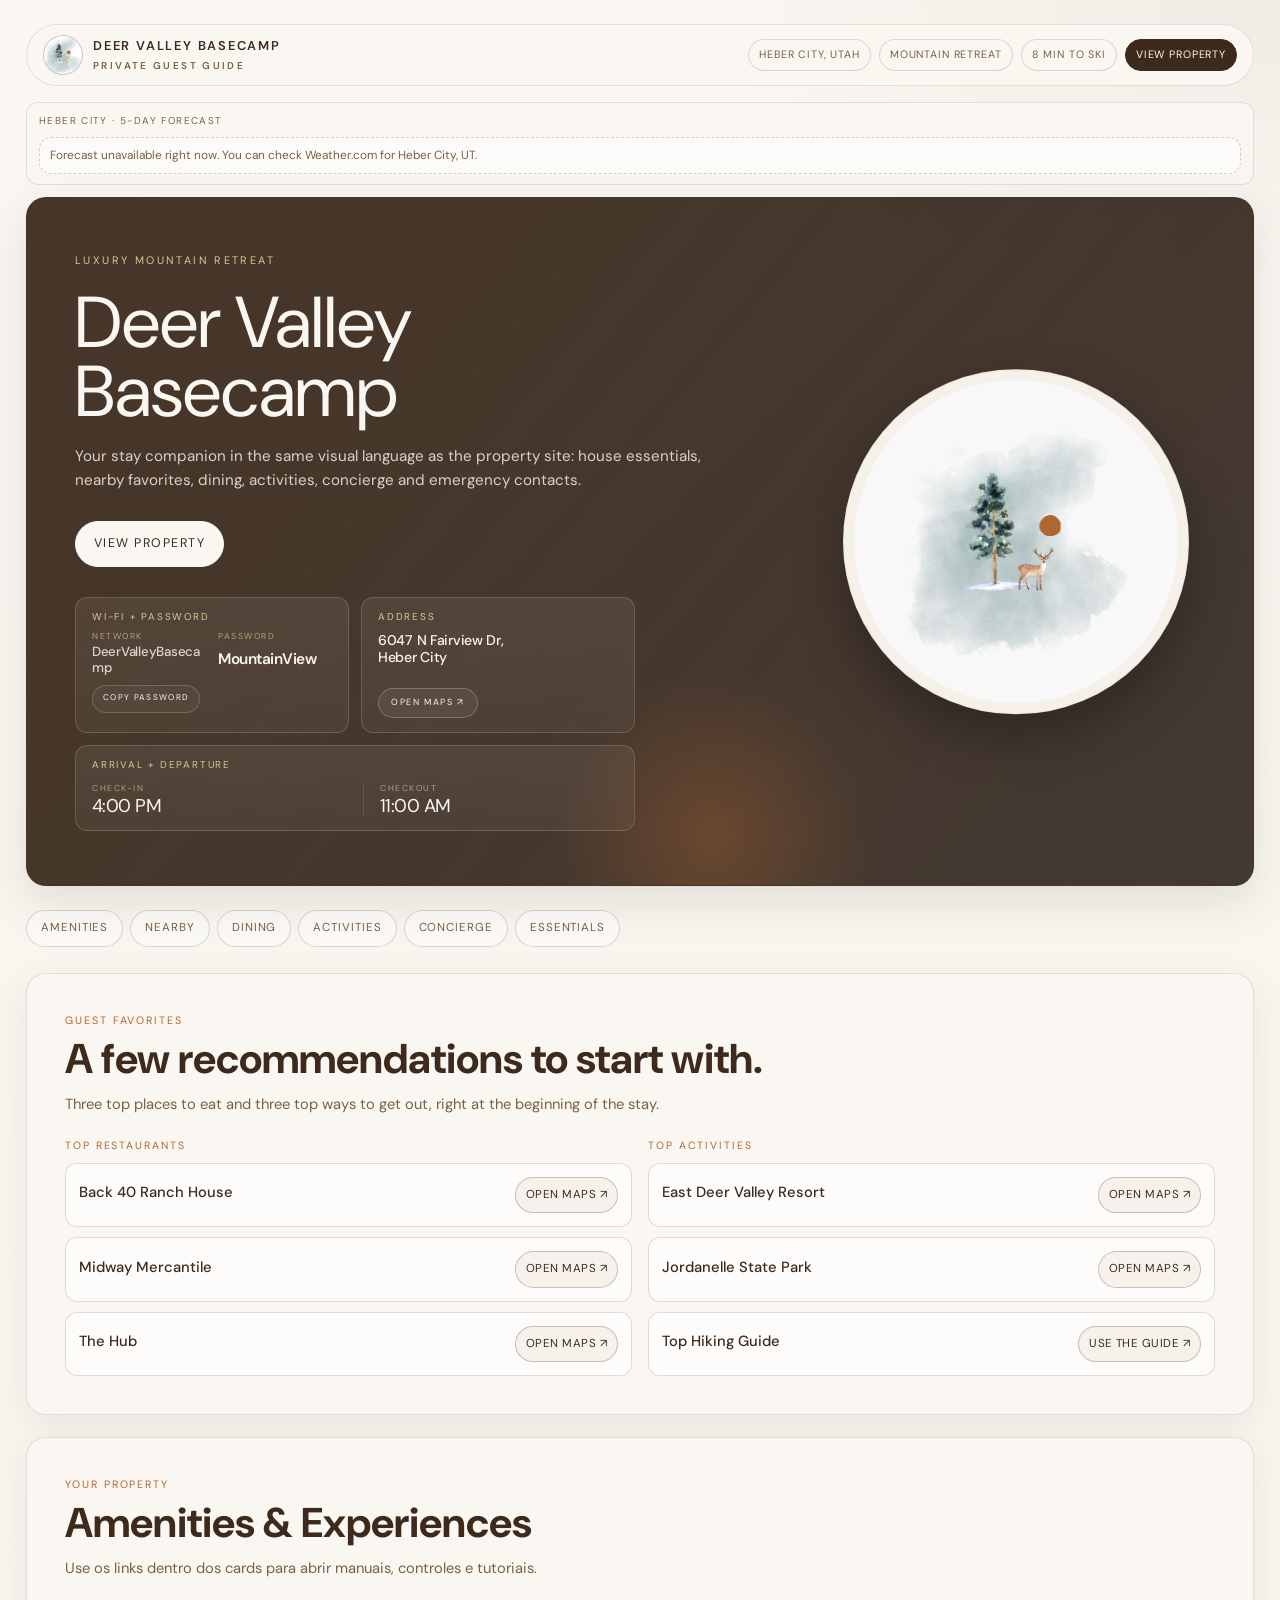
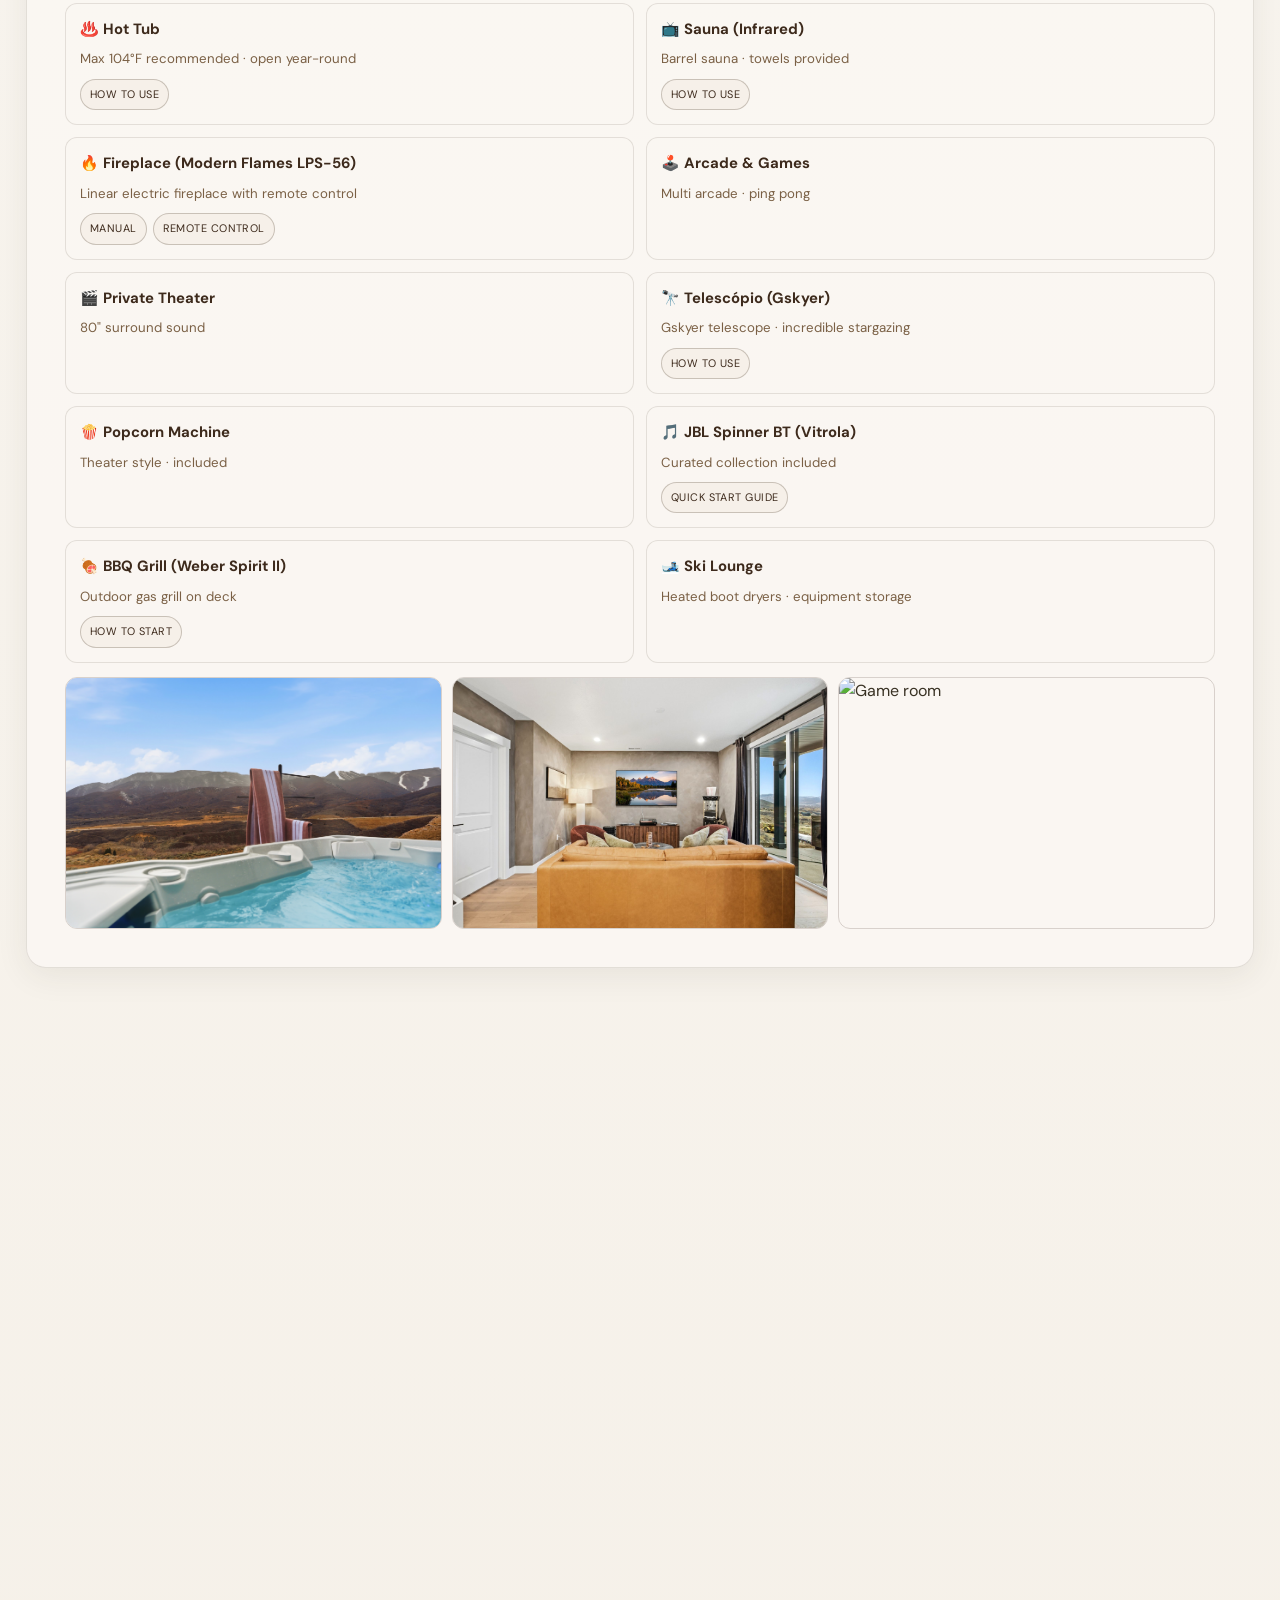
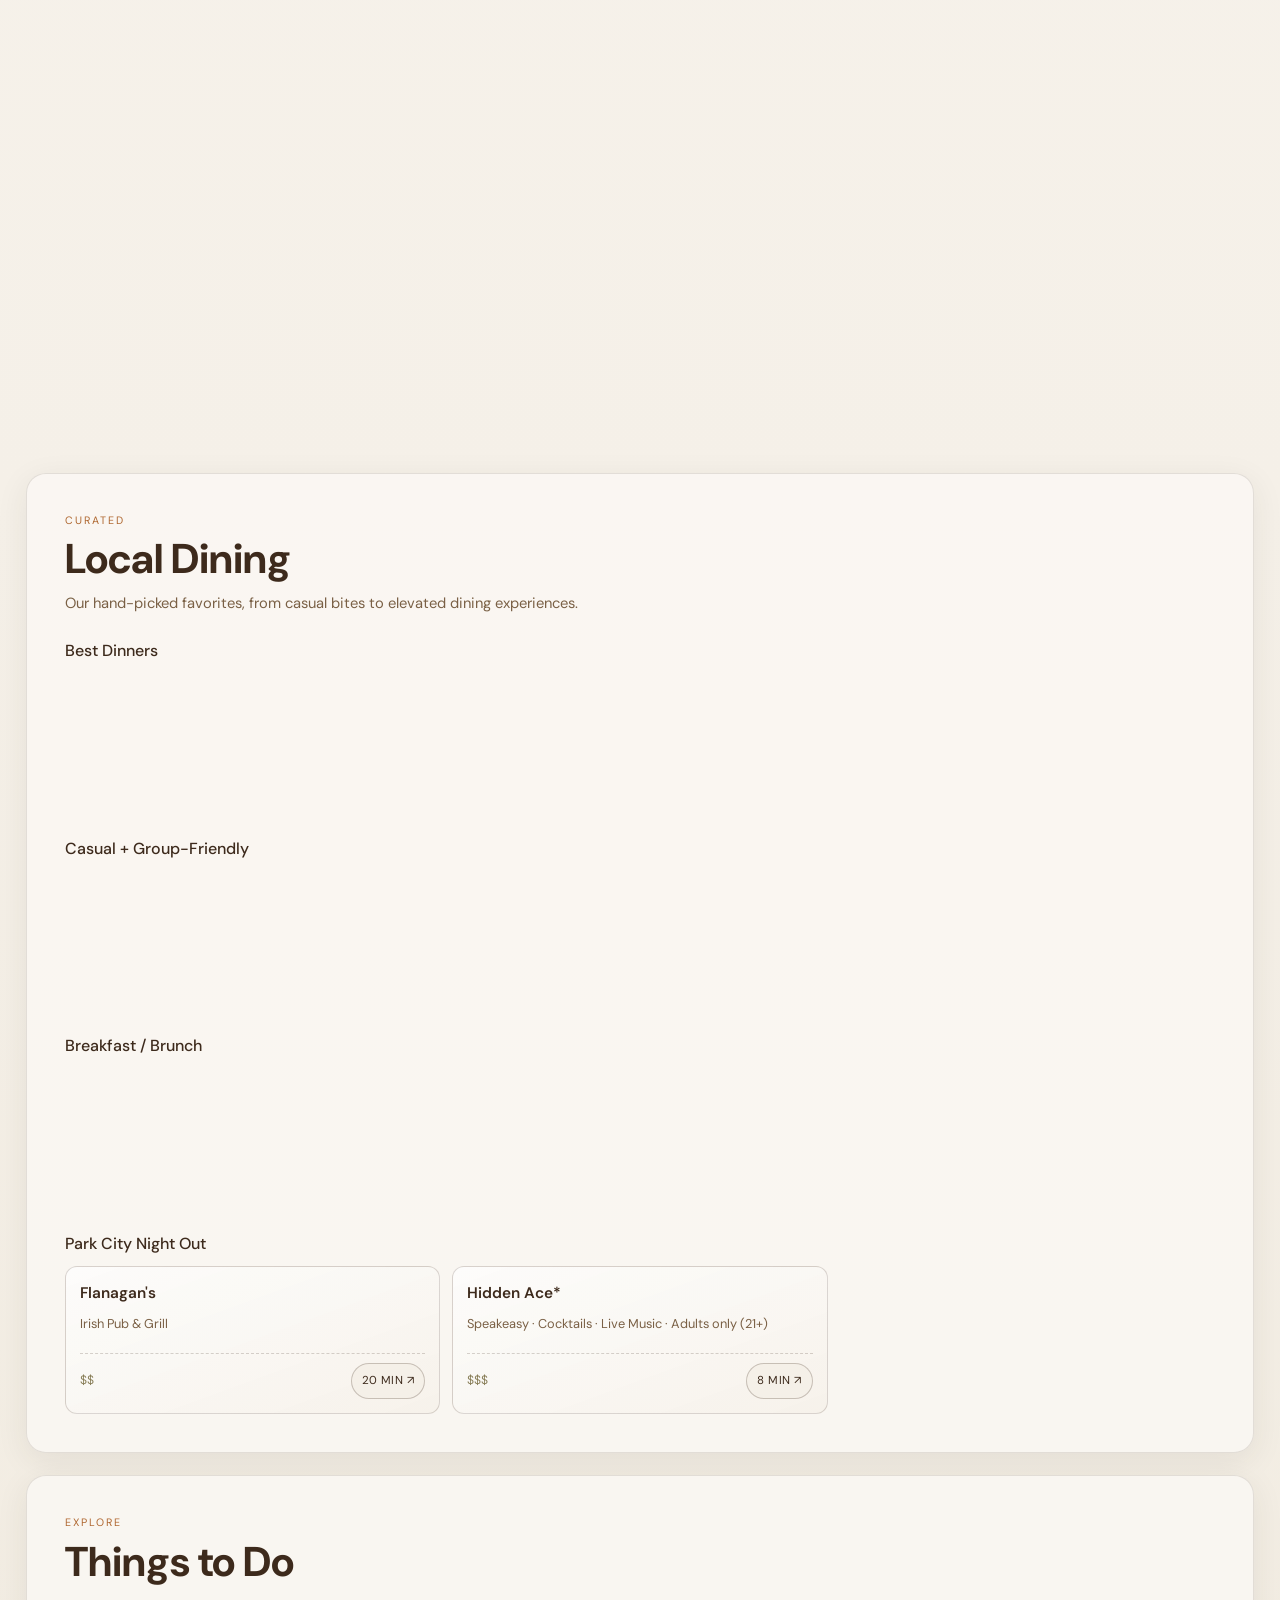
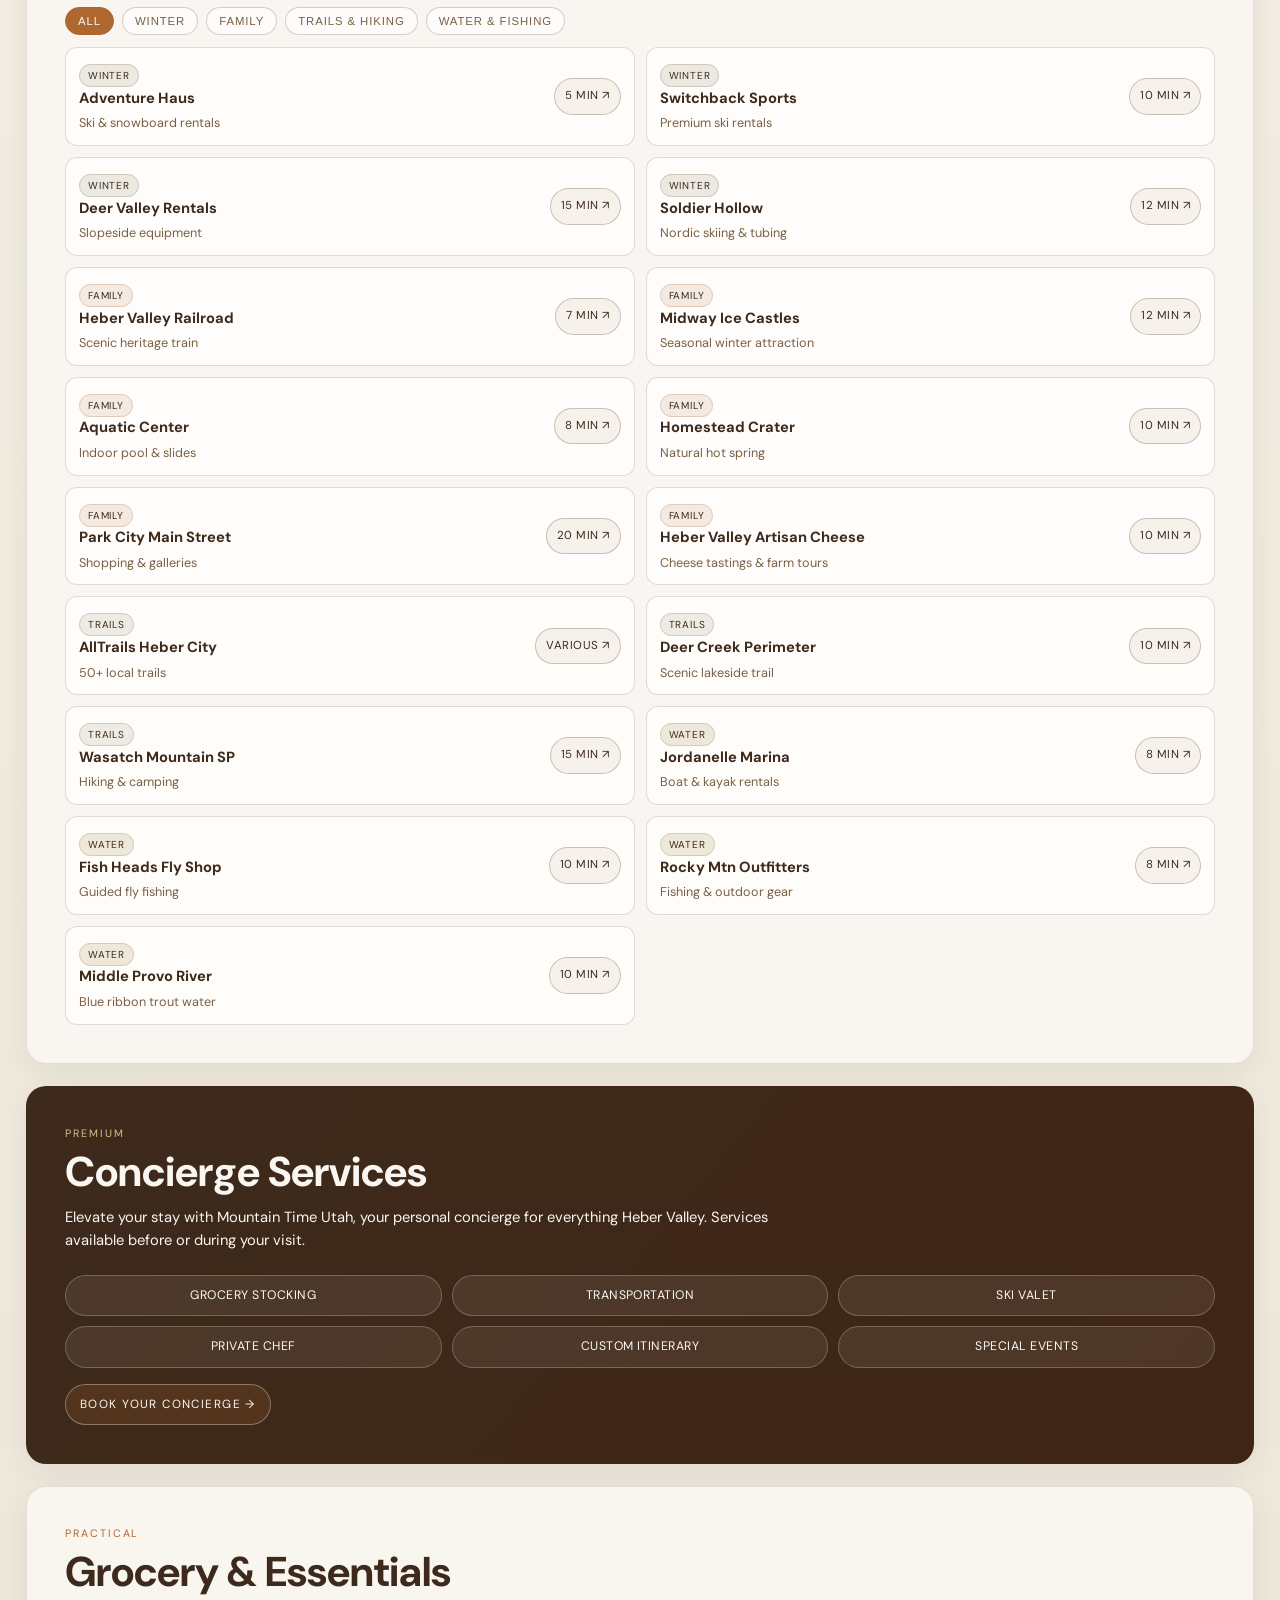
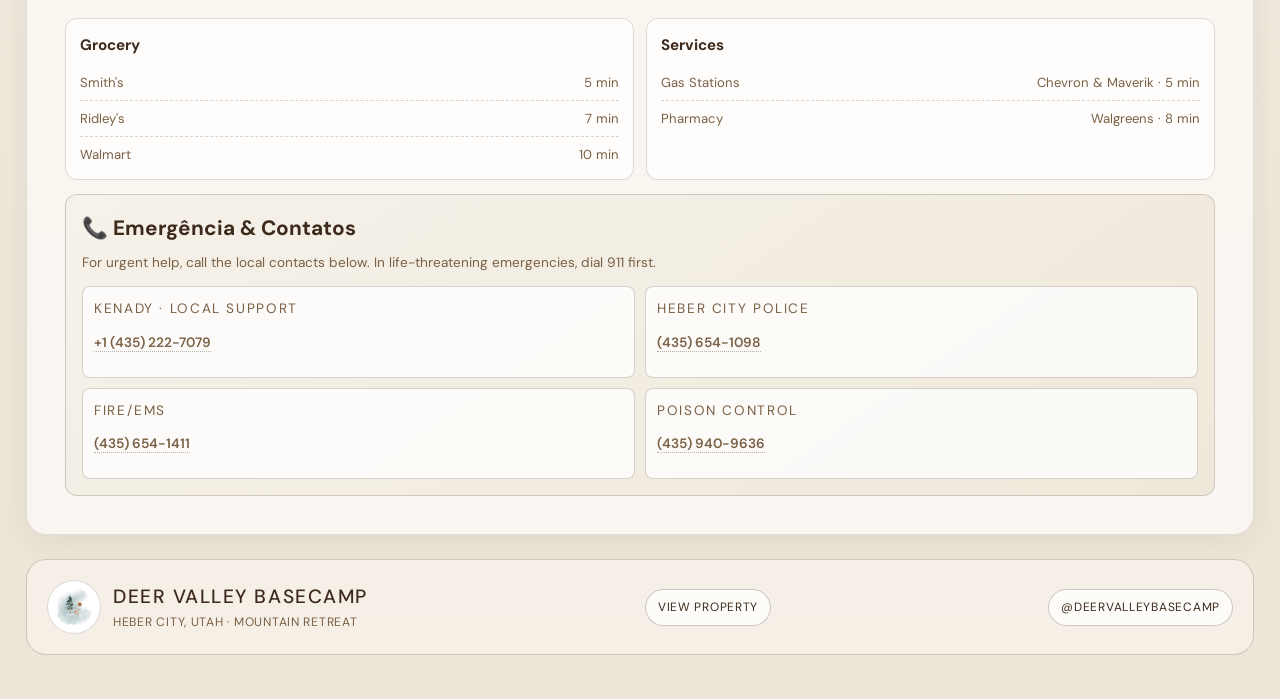
==== commit f437103d: "copy: soften guest favorites heading" ====
--- a/guide/deervalleybasecamp/index.html
+++ b/guide/deervalleybasecamp/index.html
@@ -1869,7 +1869,7 @@
     <section id="guest-favorites" class="section" data-reveal>
       <div class="section-head">
         <p class="eyebrow">Guest Favorites</p>
-        <h2 class="section-title">The short list guests reach for first.</h2>
+        <h2 class="section-title">A few recommendations to start with.</h2>
         <p class="section-desc">Three top places to eat and three top ways to get out, right at the beginning of the stay.</p>
       </div>
 
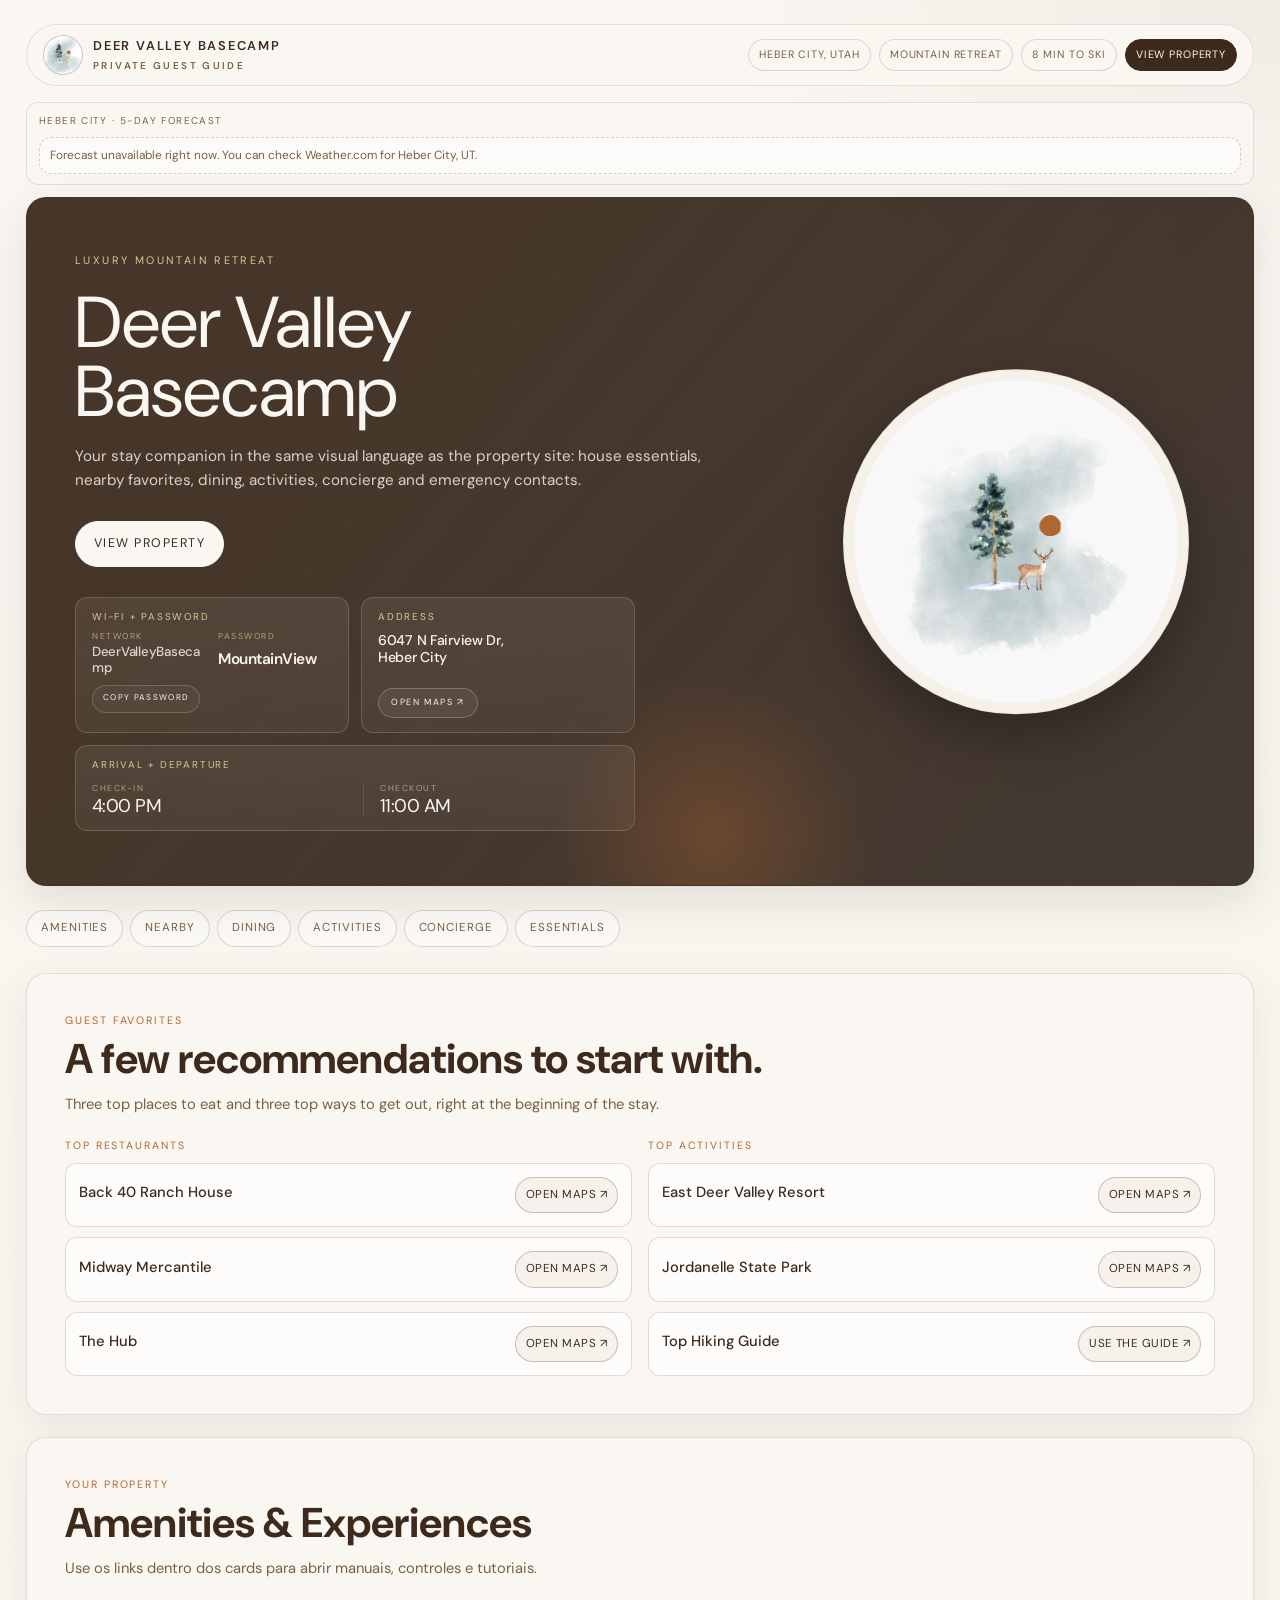
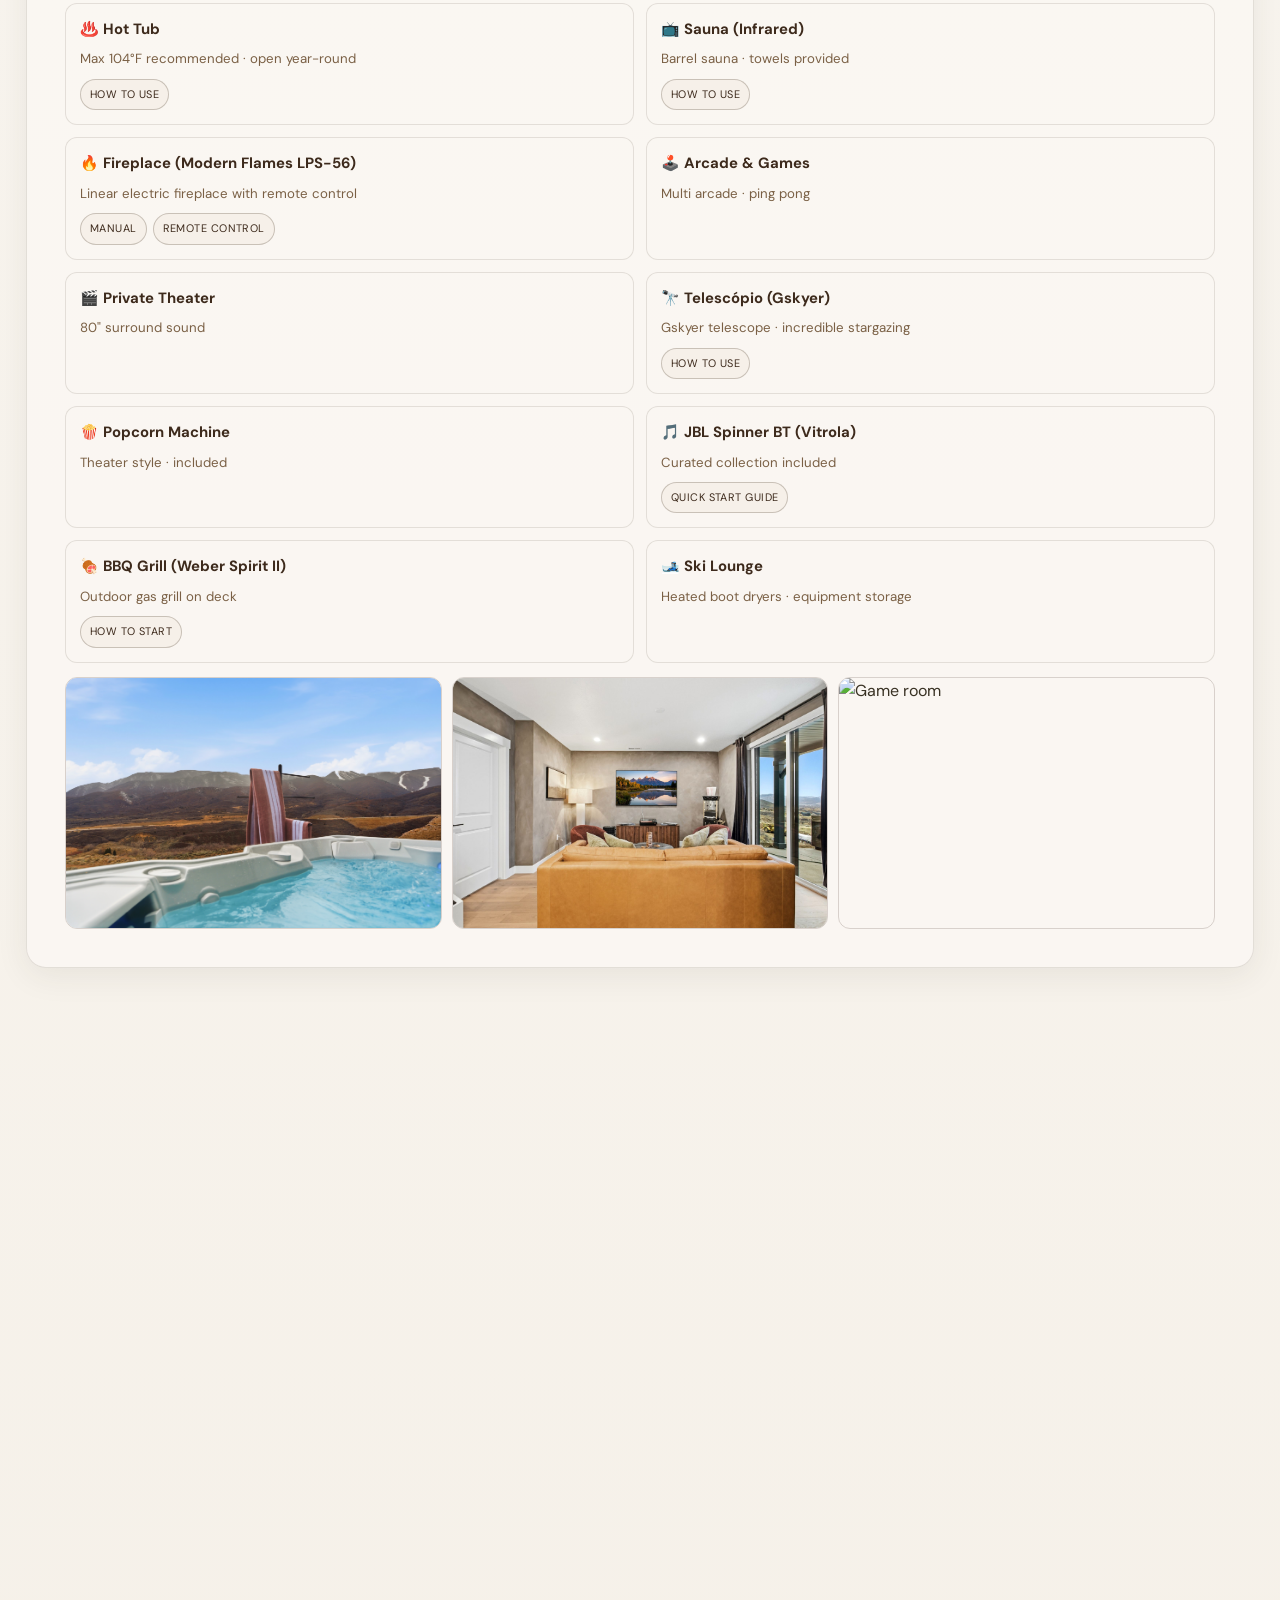
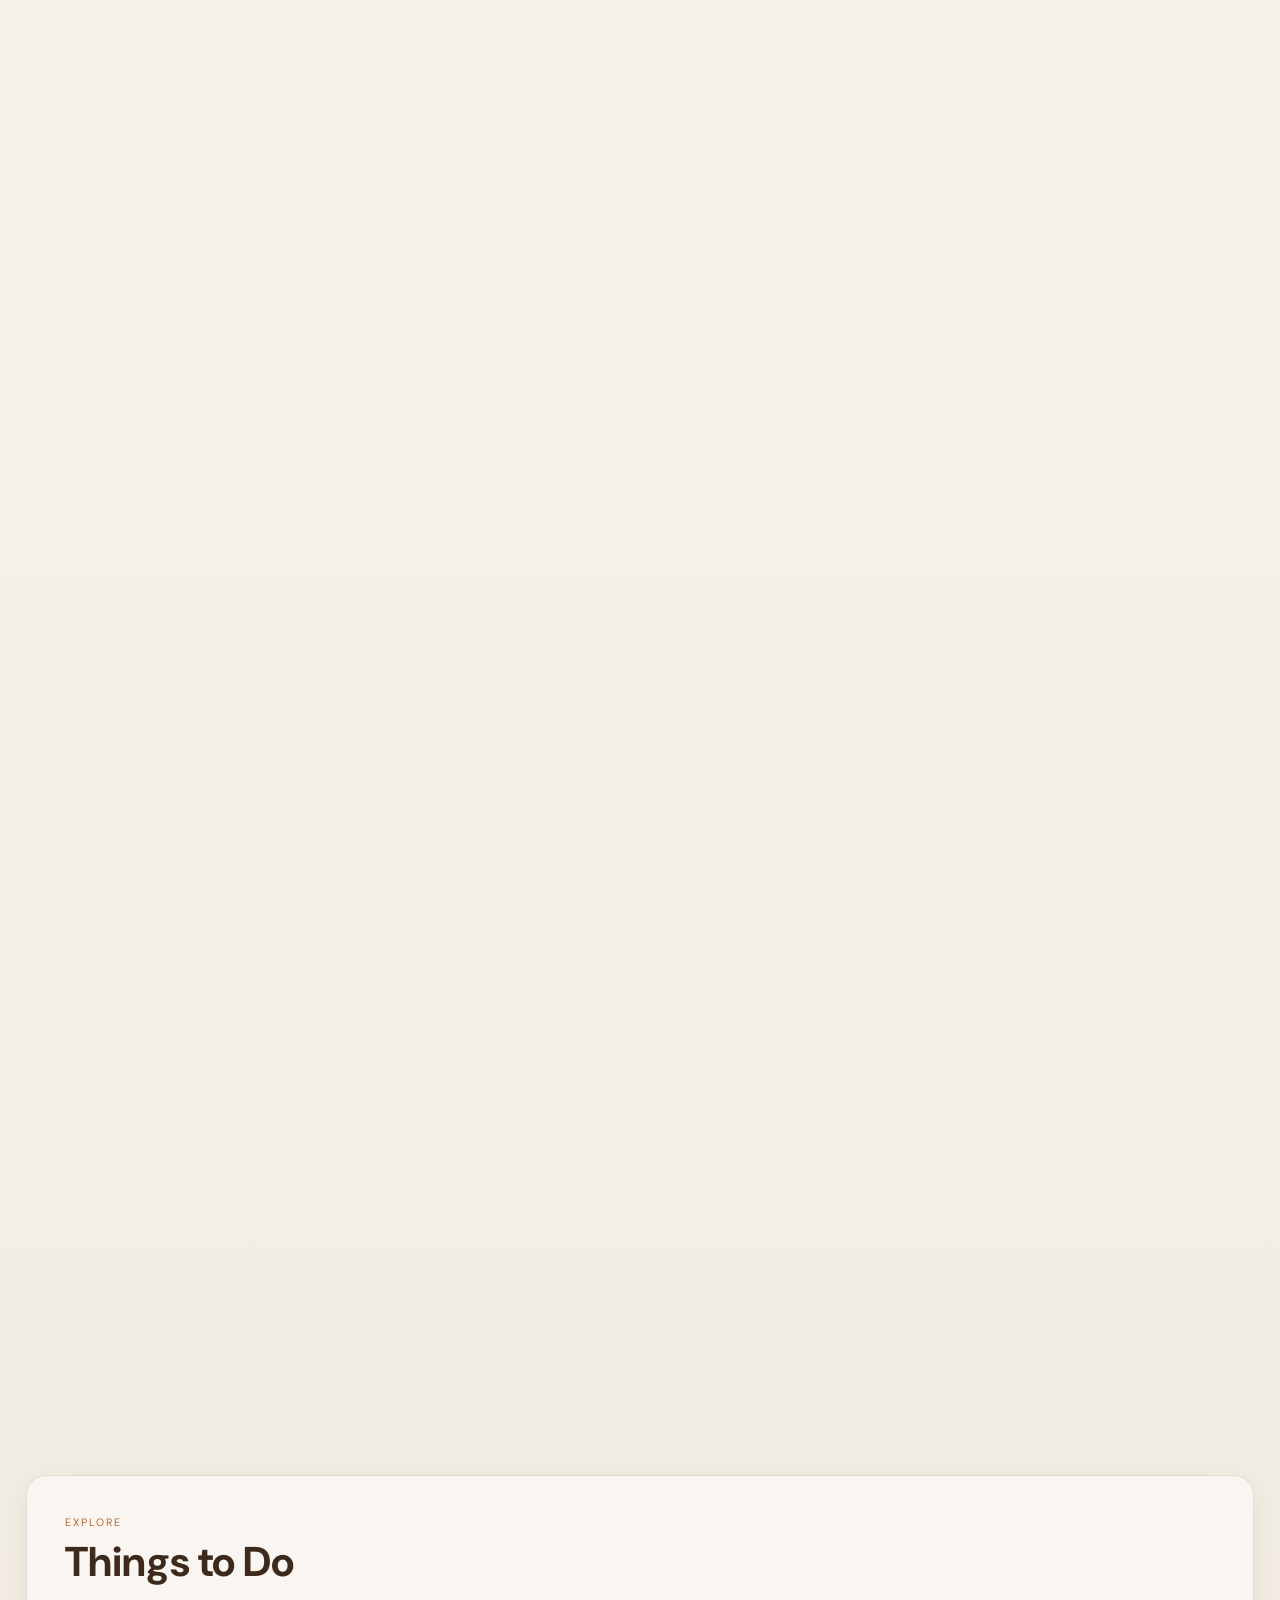
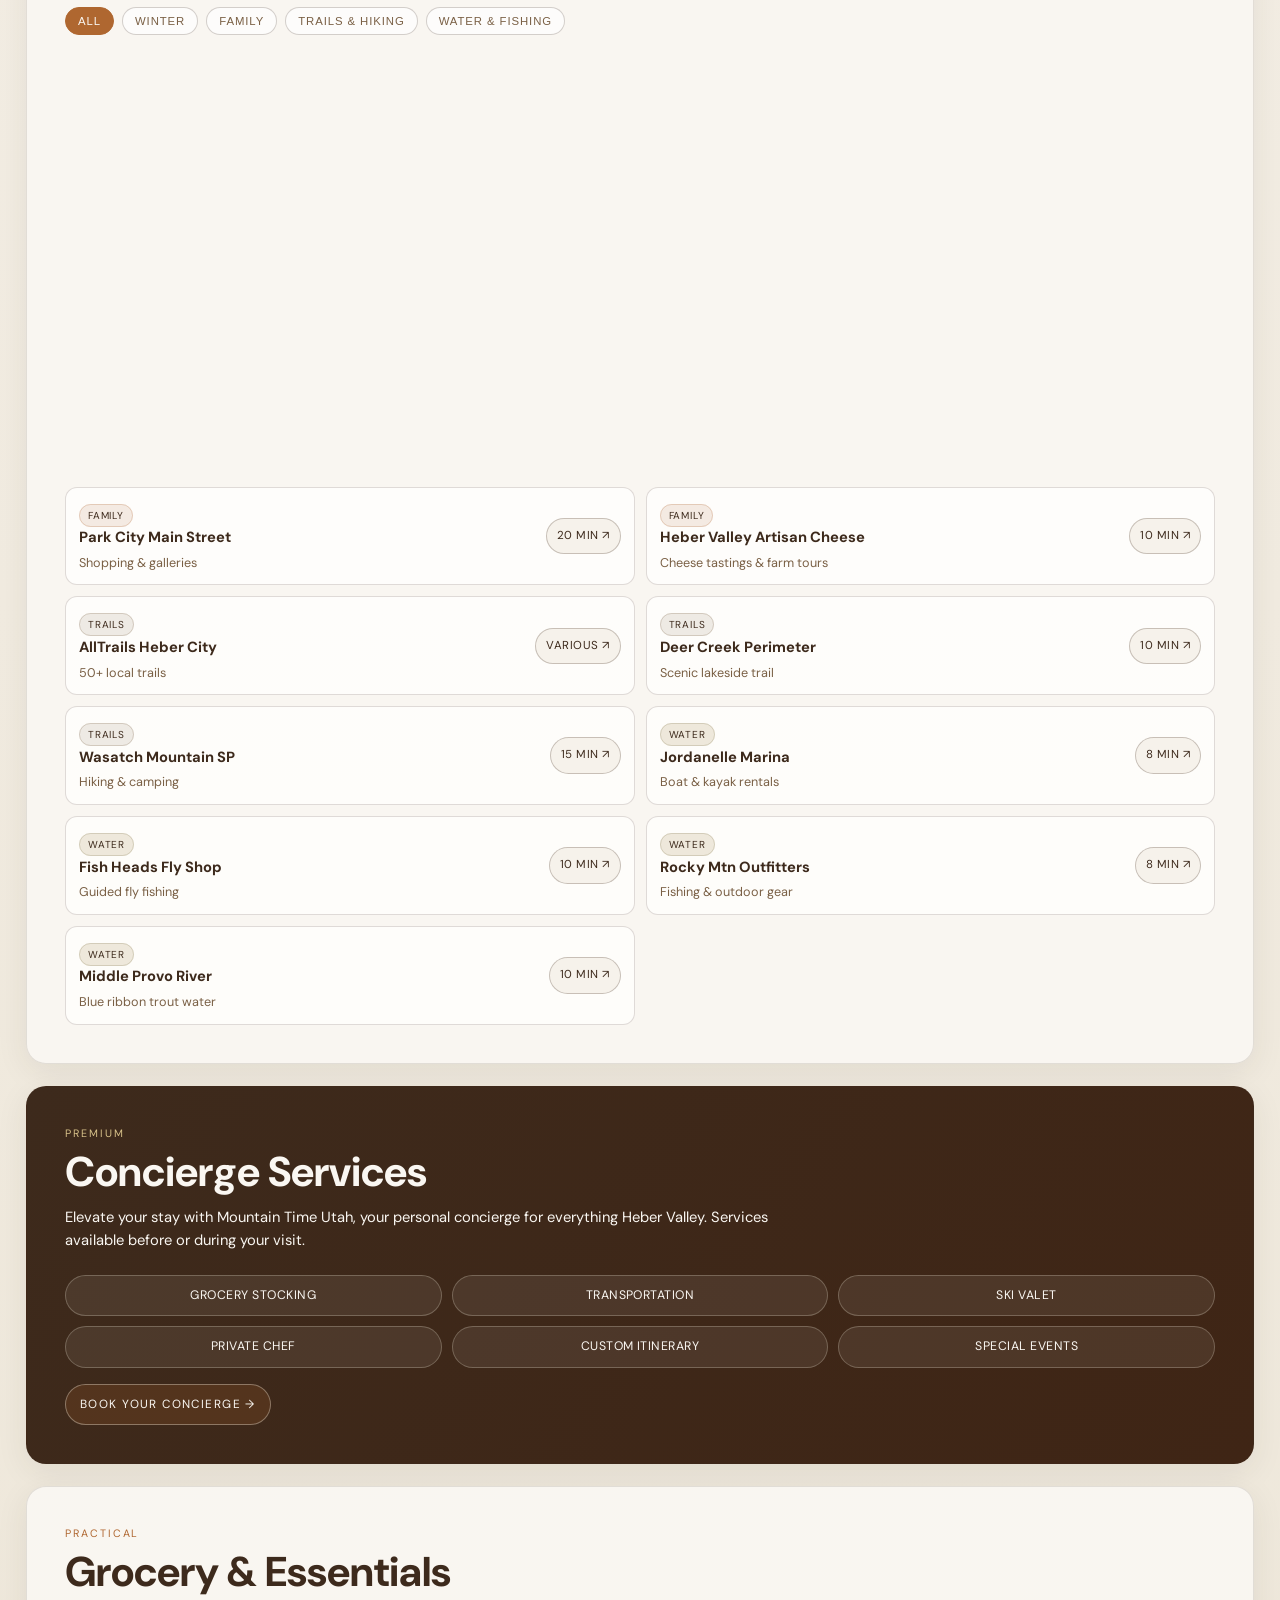
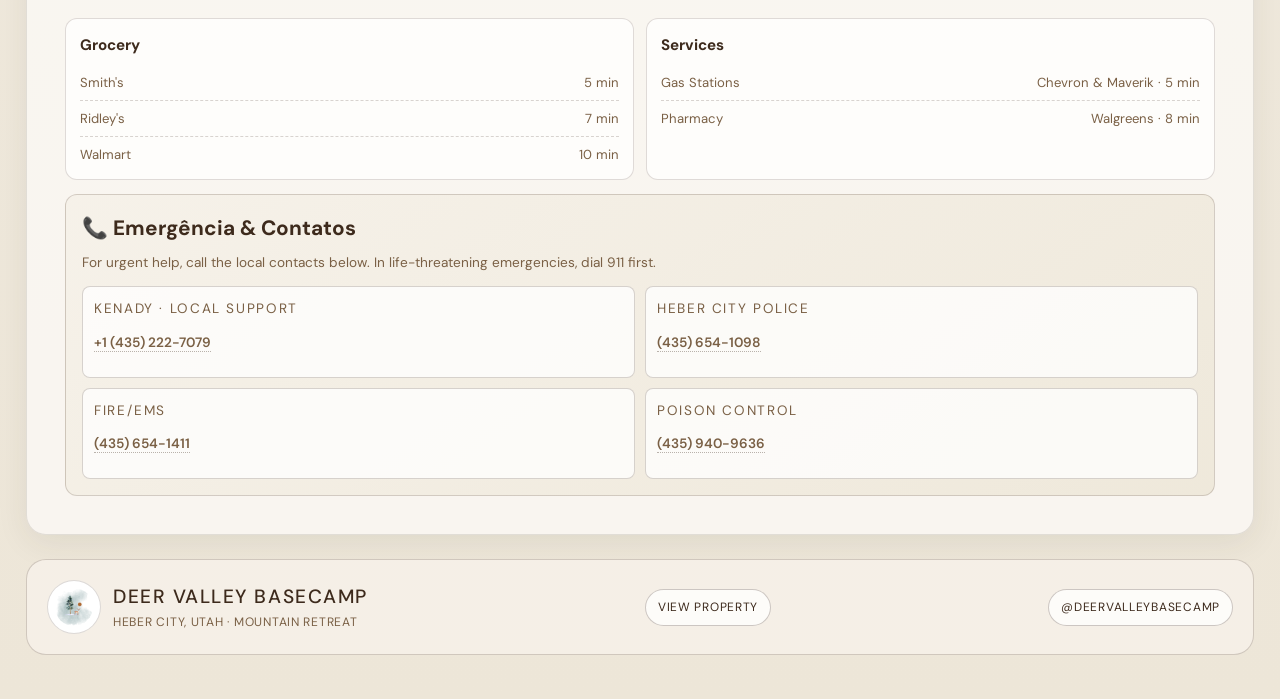
==== commit 7a5cf21d: "mobile: remove duplicate highlights before favorites" ====
--- a/guide/deervalleybasecamp/index.html
+++ b/guide/deervalleybasecamp/index.html
@@ -1784,77 +1784,6 @@
         <p class="mobile-copy-status" id="mobile-copy-status" aria-live="polite"></p>
       </section>
 
-      <section class="mobile-panel" id="mobile-to-do" data-reveal>
-        <p class="mobile-panel-label">Things to do highlights</p>
-        <div class="mobile-highlight-list">
-          <article class="mobile-highlight-card">
-            <div>
-              <p class="mobile-highlight-name">East Deer Valley Resort</p>
-              <p class="mobile-highlight-copy">Year-round resort access for skiing, hiking, biking, and mountain days.</p>
-            </div>
-            <div class="mobile-highlight-meta">
-              <span class="mobile-highlight-time">8 min</span>
-              <a class="mobile-highlight-link" href="https://maps.google.com/?q=Deer+Valley+East+Village+-+Main+Parking" target="_blank" rel="noopener noreferrer">Open Maps ↗</a>
-            </div>
-          </article>
-          <article class="mobile-highlight-card">
-            <div>
-              <p class="mobile-highlight-name">Top Hiking Guide</p>
-              <p class="mobile-highlight-copy">Top trail options across Park City, Midway, and Heber for year-round exploring.</p>
-            </div>
-            <div class="mobile-highlight-meta">
-              <span class="mobile-highlight-time">Various</span>
-              <a class="mobile-highlight-link" href="/guide/deervalleybasecamp/hikes/">Use the Guide ↗</a>
-            </div>
-          </article>
-          <article class="mobile-highlight-card">
-            <div>
-              <p class="mobile-highlight-name">Jordanelle State Park</p>
-              <p class="mobile-highlight-copy">Quick local escape for views, fresh air, and seasonal activities.</p>
-            </div>
-            <div class="mobile-highlight-meta">
-              <span class="mobile-highlight-time">8 min</span>
-              <a class="mobile-highlight-link" href="https://maps.google.com/?q=Jordanelle+State+Park+UT" target="_blank" rel="noopener noreferrer">Open Maps ↗</a>
-            </div>
-          </article>
-        </div>
-      </section>
-
-      <section class="mobile-panel" id="mobile-eat" data-reveal>
-        <p class="mobile-panel-label">Restaurant highlights</p>
-        <div class="mobile-highlight-list">
-          <article class="mobile-highlight-card">
-            <div>
-              <p class="mobile-highlight-name">Back 40 Ranch House</p>
-              <p class="mobile-highlight-copy">Signature steakhouse dinner near the house.</p>
-            </div>
-            <div class="mobile-highlight-meta">
-              <span class="mobile-highlight-time">8 min</span>
-              <a class="mobile-highlight-link" href="https://maps.google.com/?q=Back+40+Ranch+House+Heber+City+UT" target="_blank" rel="noopener noreferrer">Open Maps ↗</a>
-            </div>
-          </article>
-          <article class="mobile-highlight-card">
-            <div>
-              <p class="mobile-highlight-name">Midway Mercantile</p>
-              <p class="mobile-highlight-copy">Stylish market eatery for a polished local meal.</p>
-            </div>
-            <div class="mobile-highlight-meta">
-              <span class="mobile-highlight-time">12 min</span>
-              <a class="mobile-highlight-link" href="https://maps.google.com/?q=Midway+Mercantile+Midway+UT" target="_blank" rel="noopener noreferrer">Open Maps ↗</a>
-            </div>
-          </article>
-          <article class="mobile-highlight-card">
-            <div>
-              <p class="mobile-highlight-name">The Hub</p>
-              <p class="mobile-highlight-copy">Casual group-friendly stop for burgers, pizza, and drinks.</p>
-            </div>
-            <div class="mobile-highlight-meta">
-              <span class="mobile-highlight-time">10 min</span>
-              <a class="mobile-highlight-link" href="https://maps.google.com/?q=The+Hub+Heber+City+UT" target="_blank" rel="noopener noreferrer">Open Maps ↗</a>
-            </div>
-          </article>
-        </div>
-      </section>
     </div>
 
     <nav class="guide-nav" aria-label="Guide Sections">
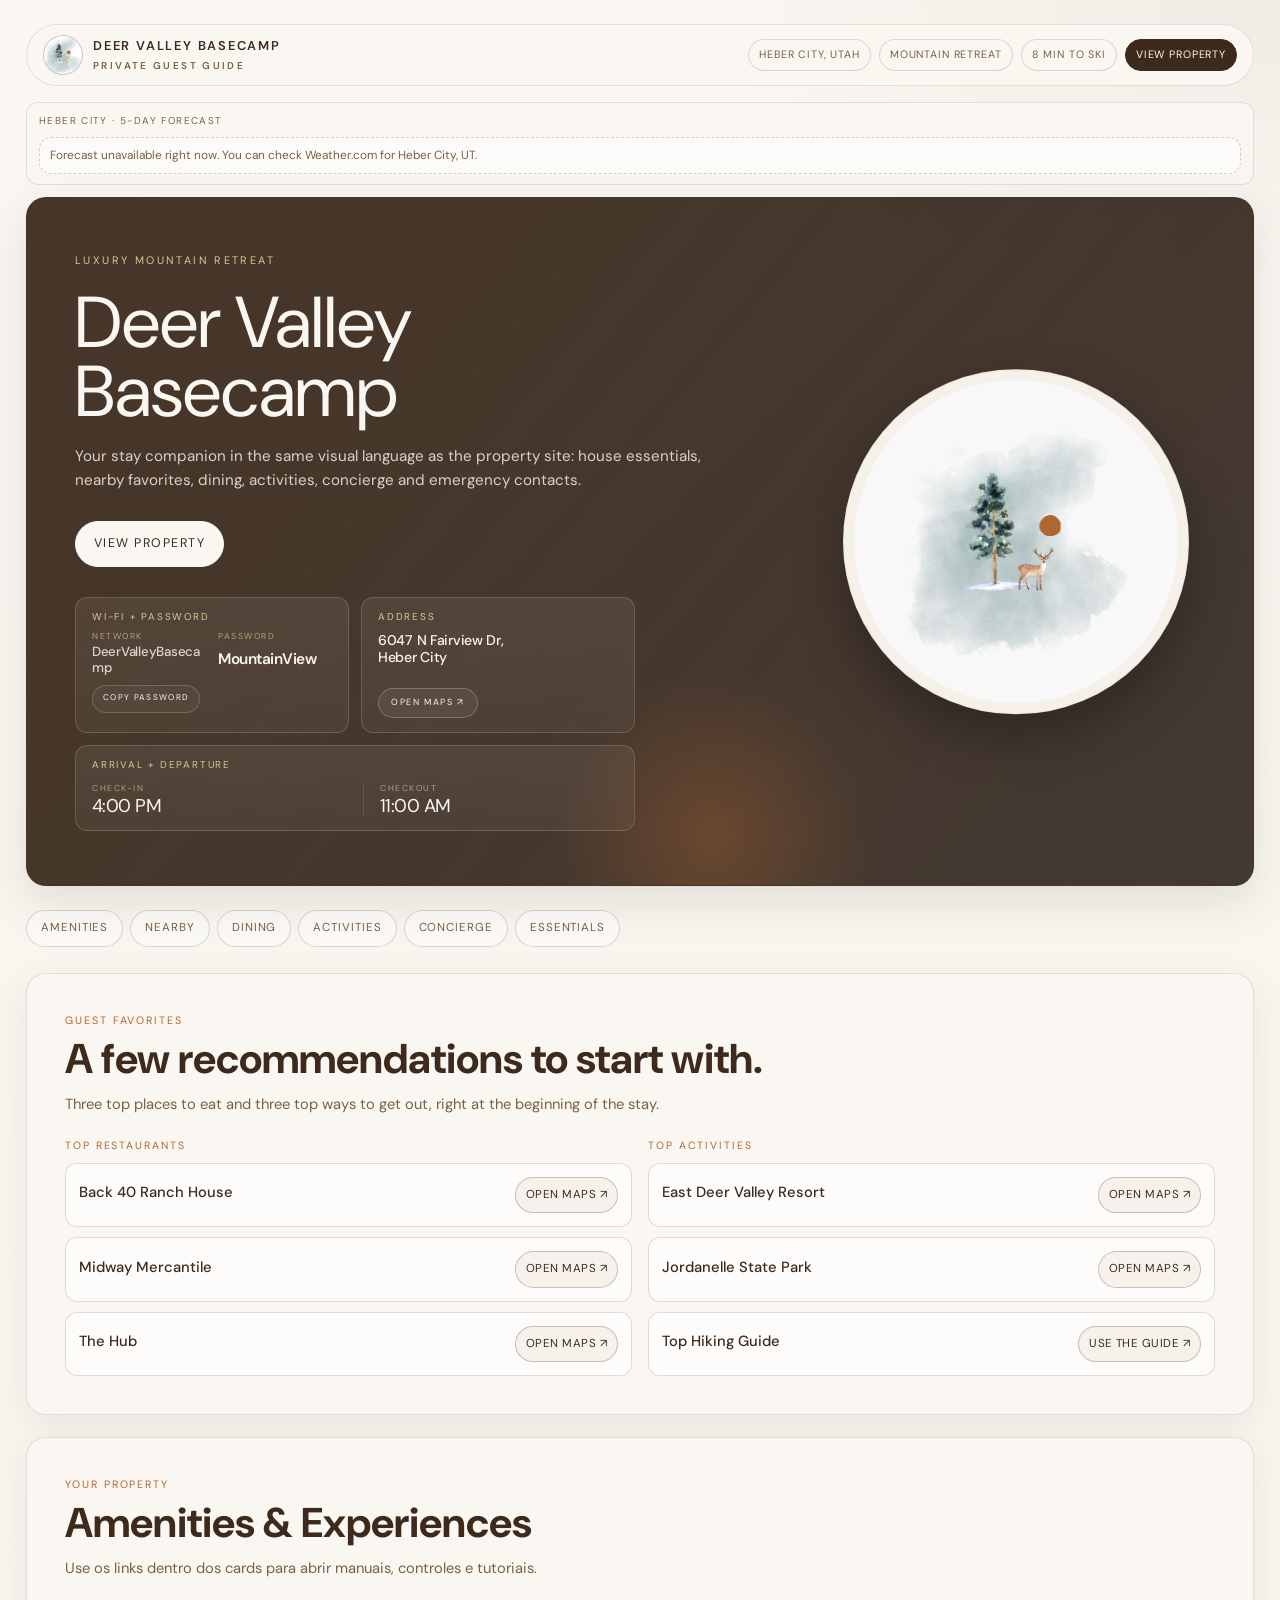
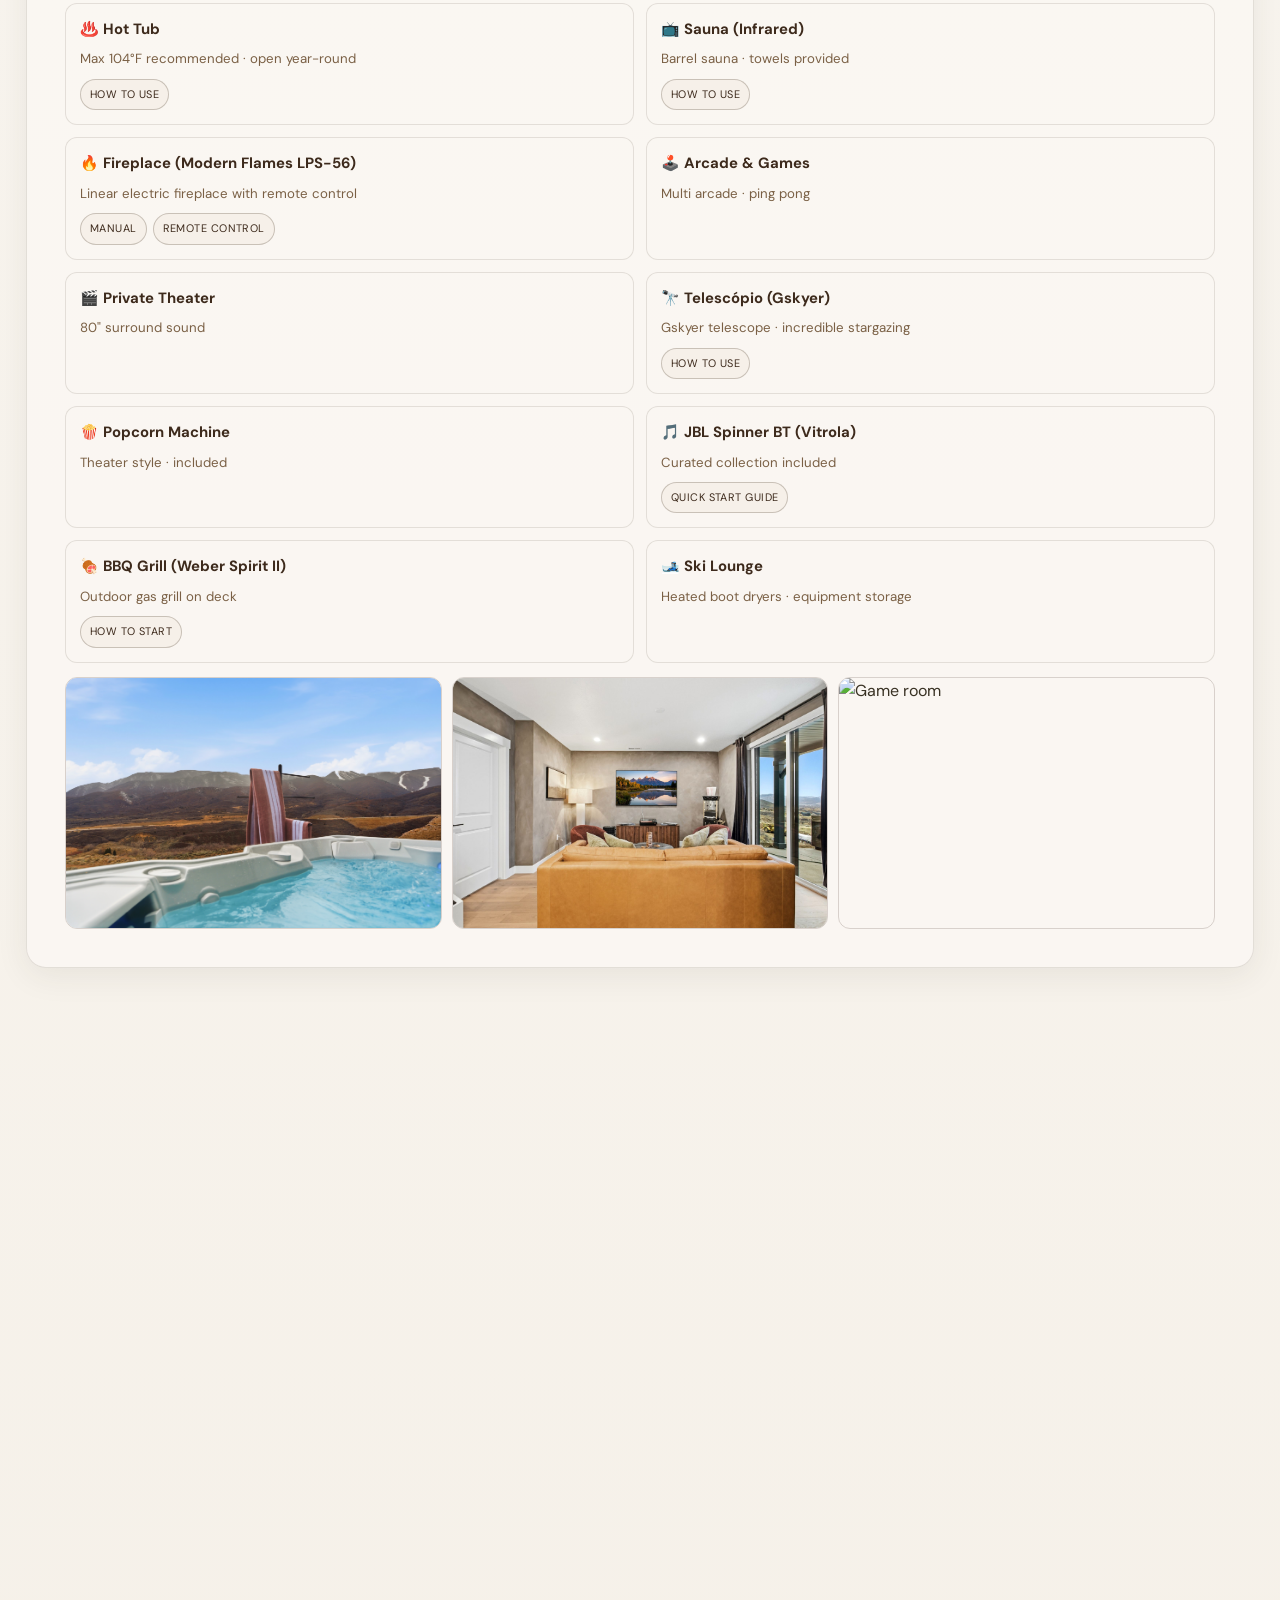
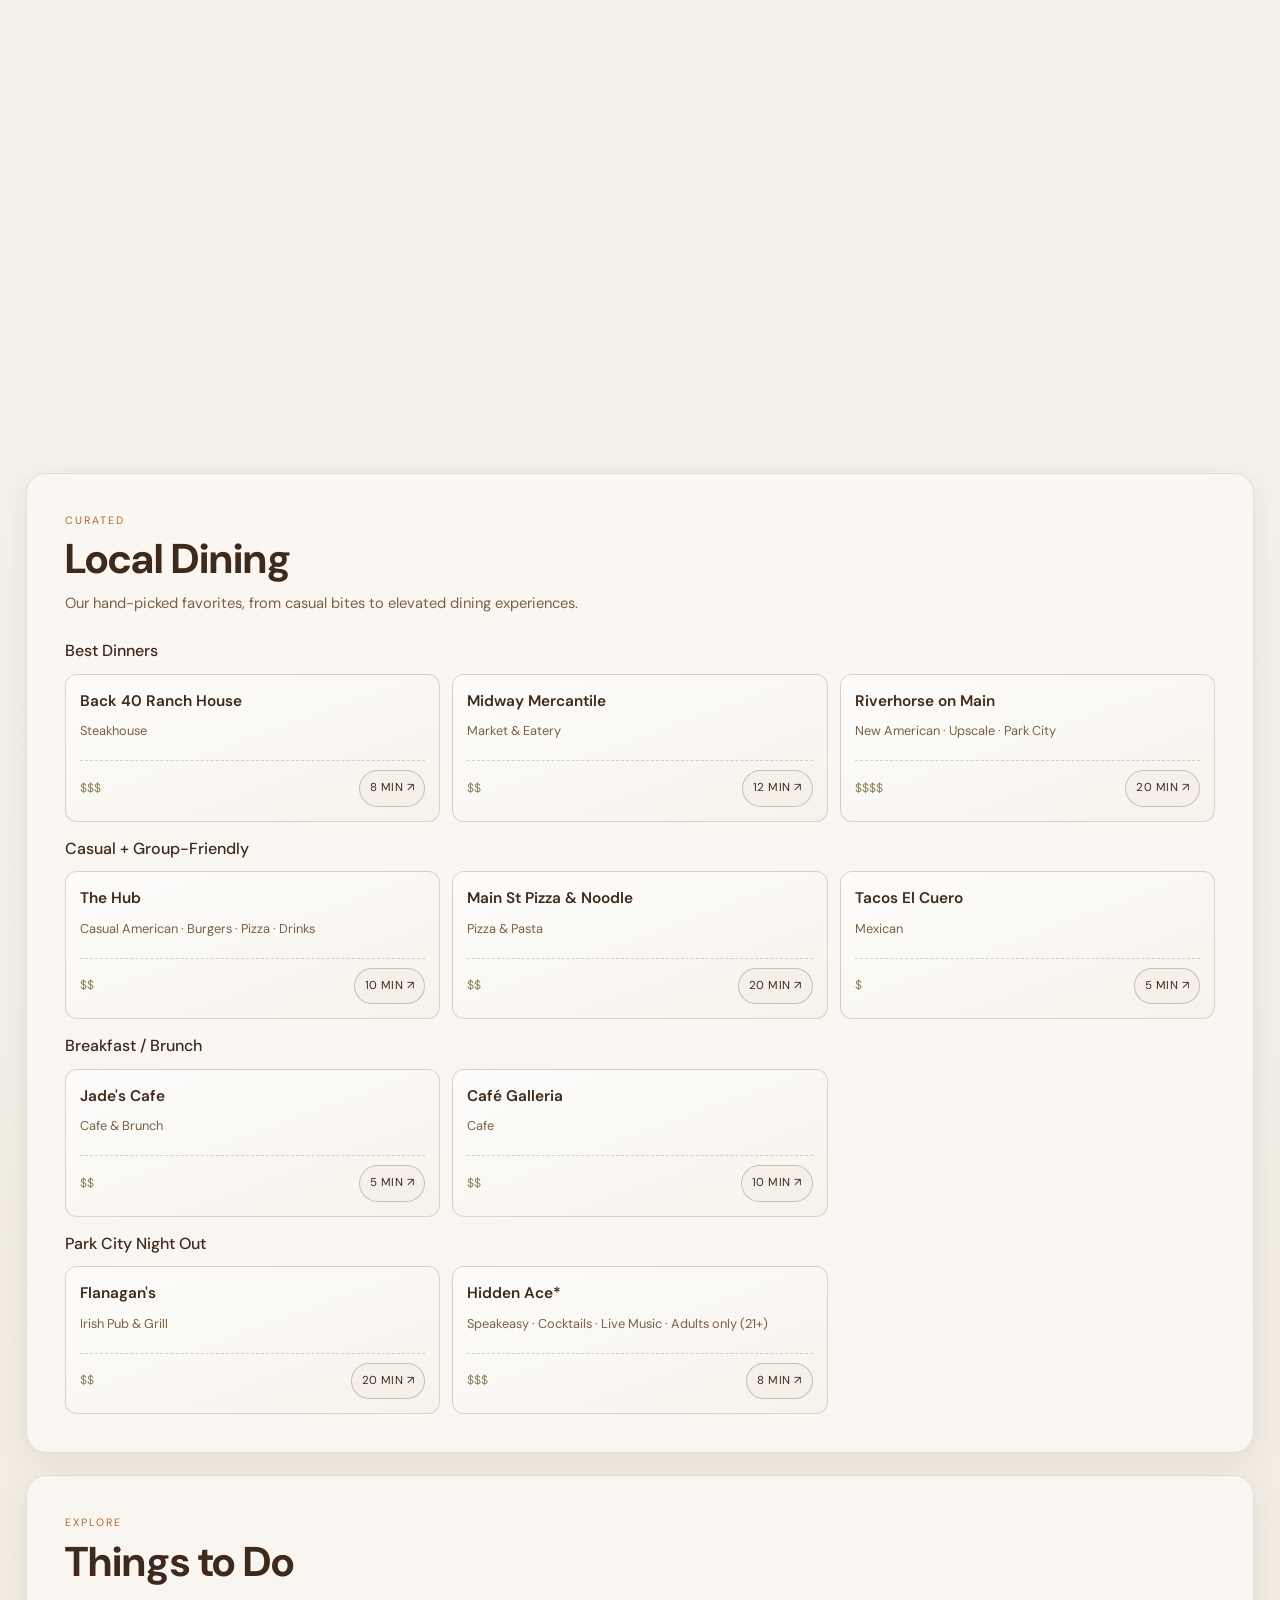
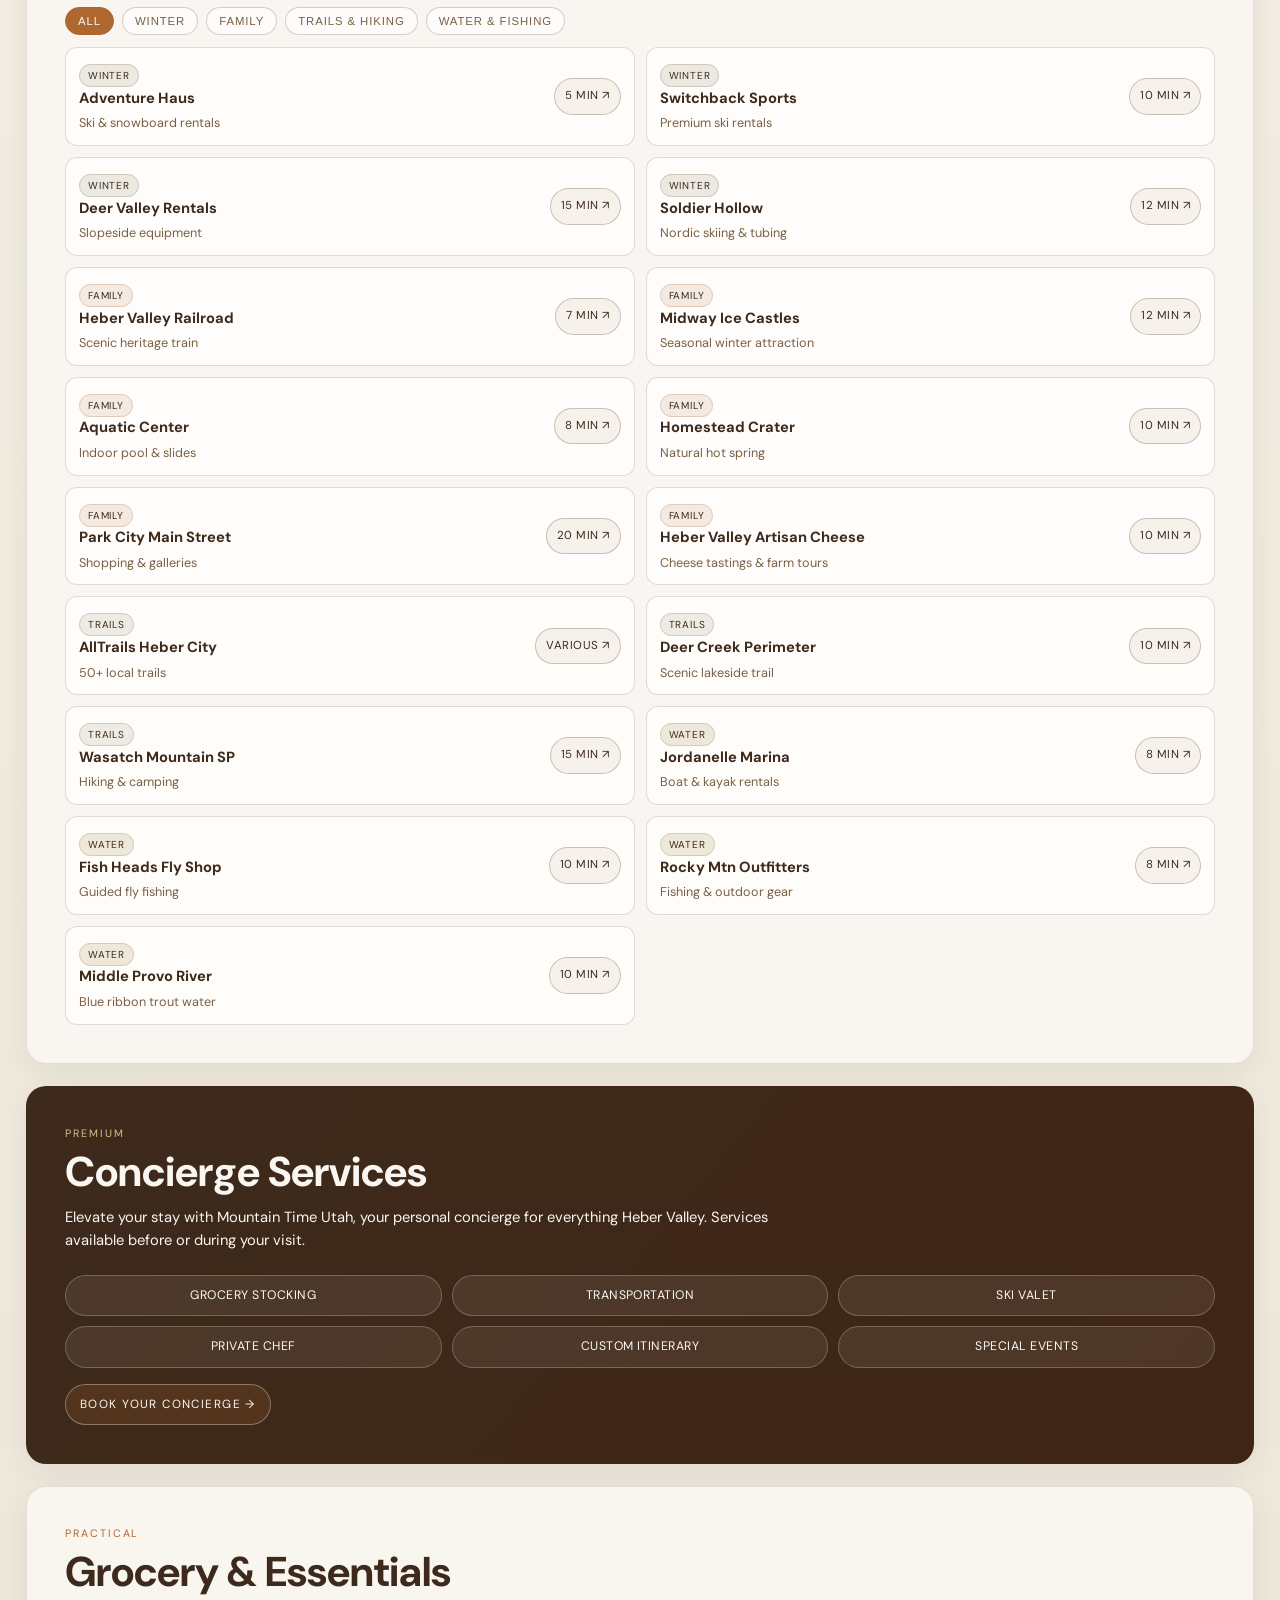
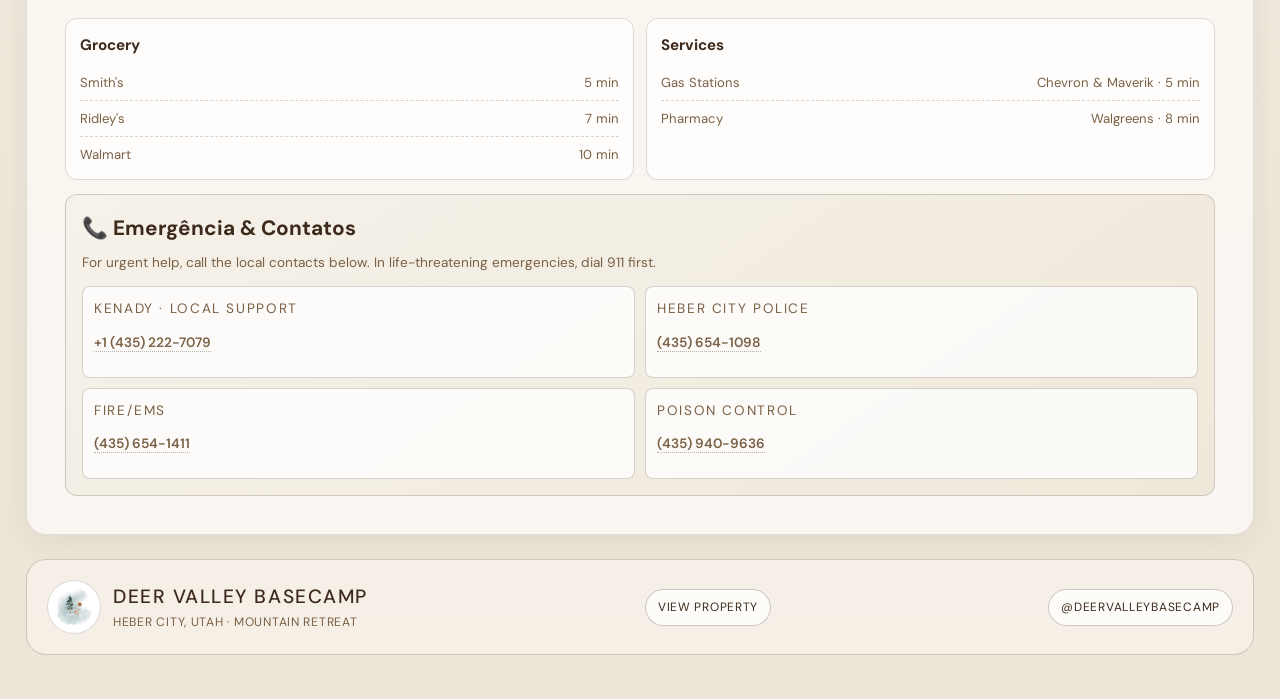
==== commit 52cd6257: "mobile: tighten arrival spacing" ====
--- a/guide/deervalleybasecamp/index.html
+++ b/guide/deervalleybasecamp/index.html
@@ -590,7 +590,7 @@
       border-radius: var(--radius-xl);
       background: var(--panel);
       box-shadow: var(--shadow-md);
-      padding: 18px;
+      padding: 16px;
     }
 
     .mobile-panel-label {
@@ -599,27 +599,27 @@
       font-size: 0.68rem;
       font-weight: 500;
       letter-spacing: 0.18em;
-      margin-bottom: 14px;
+      margin-bottom: 12px;
     }
 
     .mobile-arrival-grid {
       display: grid;
       grid-template-columns: repeat(2, minmax(0, 1fr));
-      gap: 10px;
+      gap: 8px;
     }
 
     .mobile-arrival-card {
       width: 100%;
-      min-height: 138px;
+      min-height: 116px;
       border: 1px solid rgba(61, 42, 28, 0.12);
       border-radius: var(--radius-lg);
       background: rgba(255, 253, 250, 0.92);
-      padding: 16px 14px;
+      padding: 13px 12px;
       display: flex;
       flex-direction: column;
       justify-content: center;
       align-items: center;
-      gap: 14px;
+      gap: 10px;
       text-decoration: none;
       color: inherit;
       text-align: center;
@@ -631,30 +631,30 @@
       align-items: center;
       justify-content: center;
       text-align: center;
-      gap: 10px;
+      gap: 7px;
       width: 100%;
       flex: 1;
     }
 
     .mobile-arrival-label {
       color: rgba(61, 42, 28, 0.4);
-      font-size: 0.58rem;
+      font-size: 0.54rem;
       letter-spacing: 0.22em;
       text-transform: uppercase;
-      margin-bottom: 2px;
+      margin-bottom: 1px;
     }
 
     .mobile-arrival-value {
       color: #2f2015;
       font-family: "DM Sans", sans-serif;
-      font-size: 1.34rem;
+      font-size: 1.2rem;
       line-height: 1;
       font-weight: 600;
     }
 
     .mobile-arrival-details {
       display: grid;
-      gap: 6px;
+      gap: 4px;
       width: 100%;
     }
 
@@ -663,12 +663,12 @@
       font-size: 0.52rem;
       letter-spacing: 0.22em;
       text-transform: uppercase;
-      margin-top: 2px;
+      margin-top: 1px;
     }
 
     .mobile-arrival-detail-value {
       color: rgba(61, 42, 28, 0.74);
-      font-size: 0.78rem;
+      font-size: 0.74rem;
       line-height: 1.22;
       font-weight: 500;
       word-break: break-word;
@@ -676,7 +676,7 @@
 
     .mobile-arrival-detail-value--network {
       color: #2f2015;
-      font-size: 0.96rem;
+      font-size: 0.9rem;
       line-height: 1.08;
       font-weight: 700;
       letter-spacing: -0.04em;
@@ -690,14 +690,14 @@
     }
 
     .mobile-arrival-action {
-      min-height: 38px;
-      padding: 0 16px;
+      min-height: 34px;
+      padding: 0 14px;
       border-radius: 999px;
       border: 1px solid rgba(61, 42, 28, 0.16);
       background: rgba(245, 240, 232, 0.66);
       color: rgba(61, 42, 28, 0.82);
       font: inherit;
-      font-size: 0.62rem;
+      font-size: 0.58rem;
       letter-spacing: 0.12em;
       text-transform: uppercase;
       cursor: pointer;
@@ -711,12 +711,12 @@
 
     .mobile-copy-status {
       display: none;
-      margin-top: 10px;
+      margin-top: 8px;
       border-radius: var(--radius-md);
-      padding: 10px 12px;
+      padding: 8px 10px;
       background: rgba(61, 42, 28, 0.08);
       color: var(--brown-deep);
-      font-size: 0.83rem;
+      font-size: 0.78rem;
     }
 
     .mobile-copy-status.is-visible {
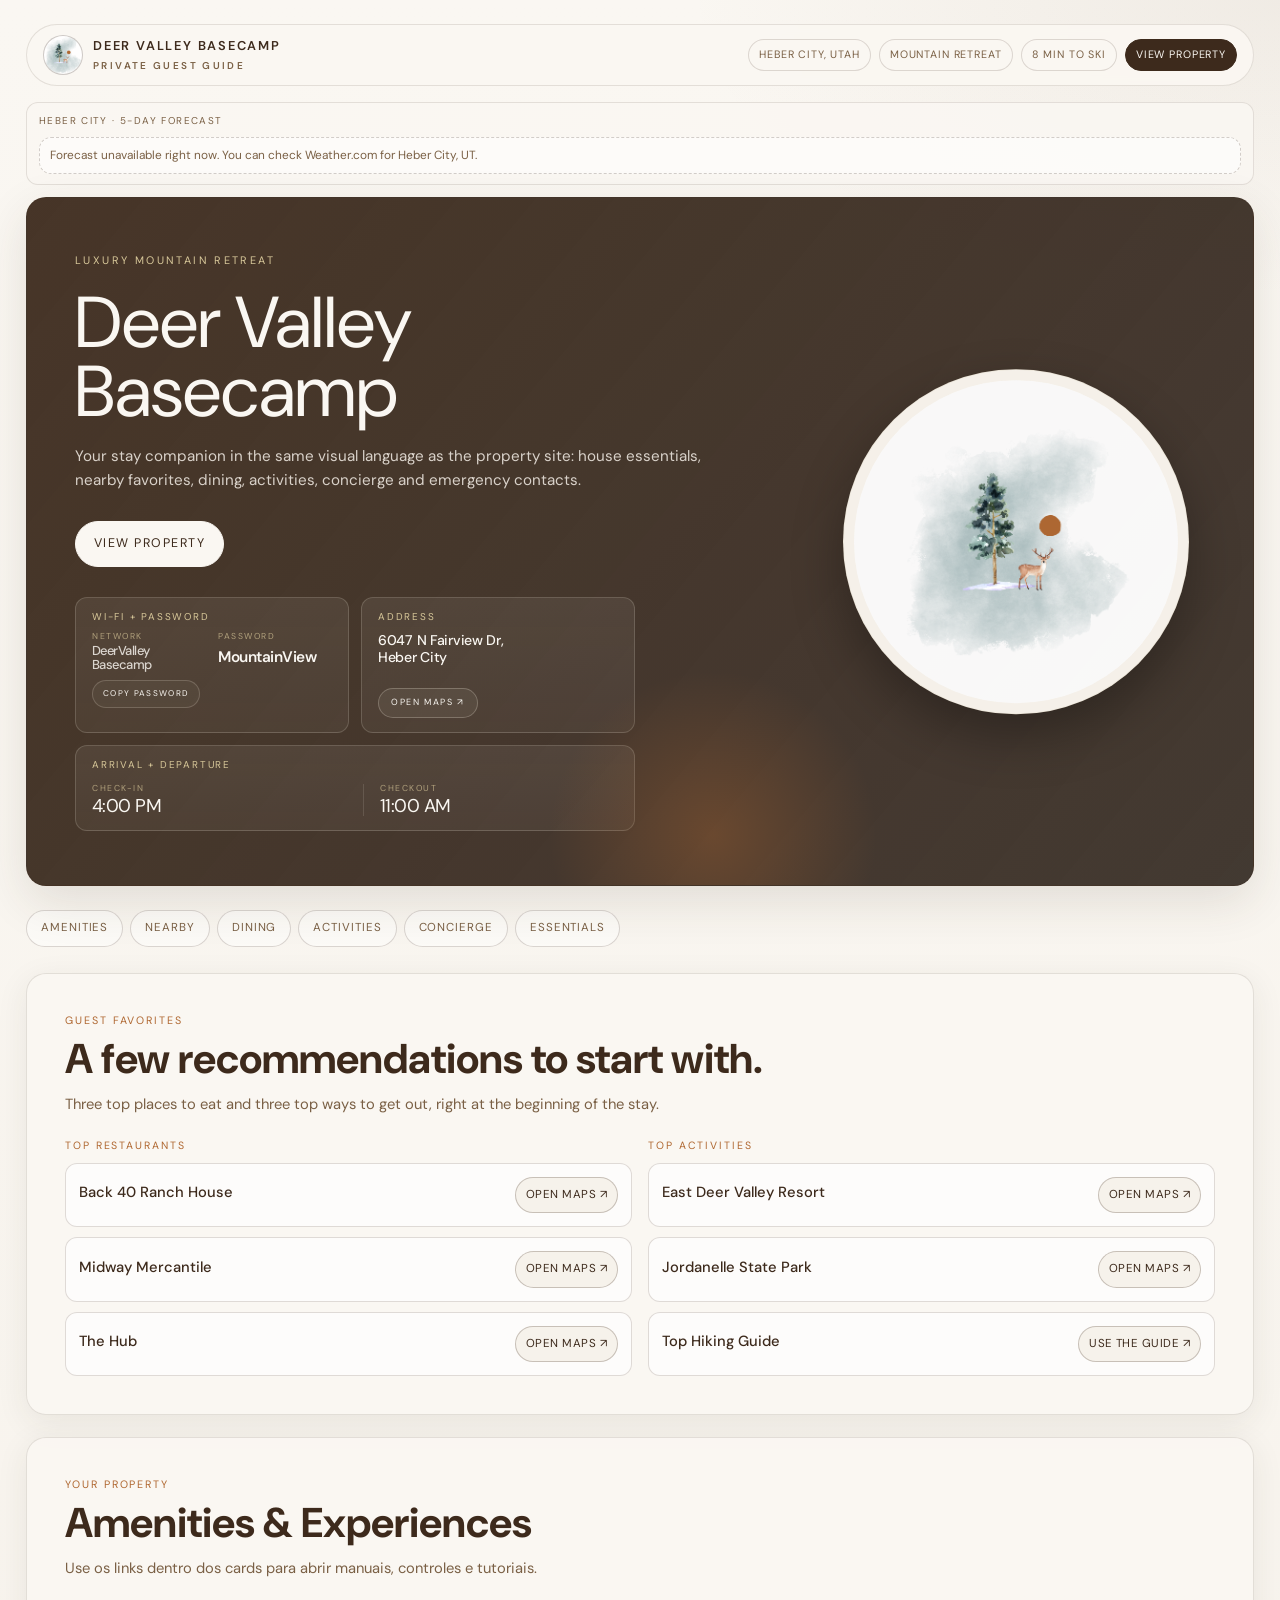
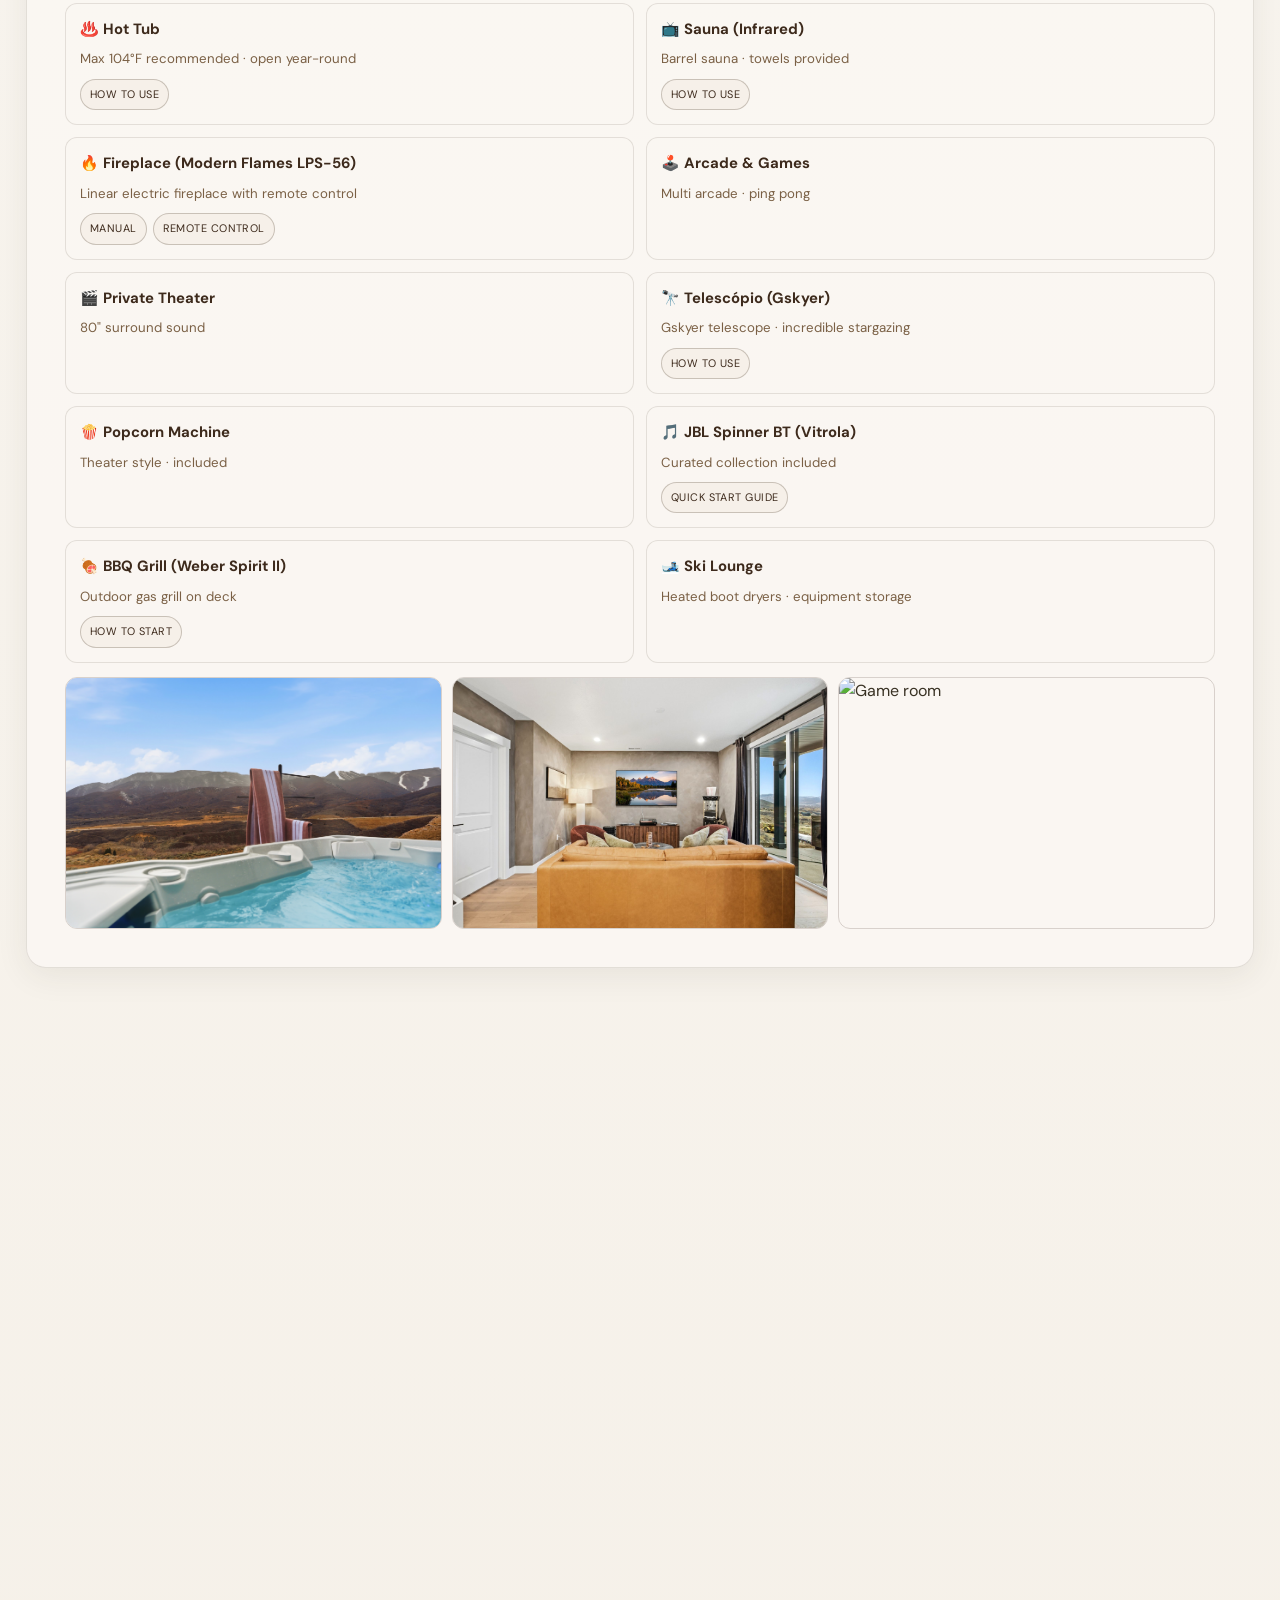
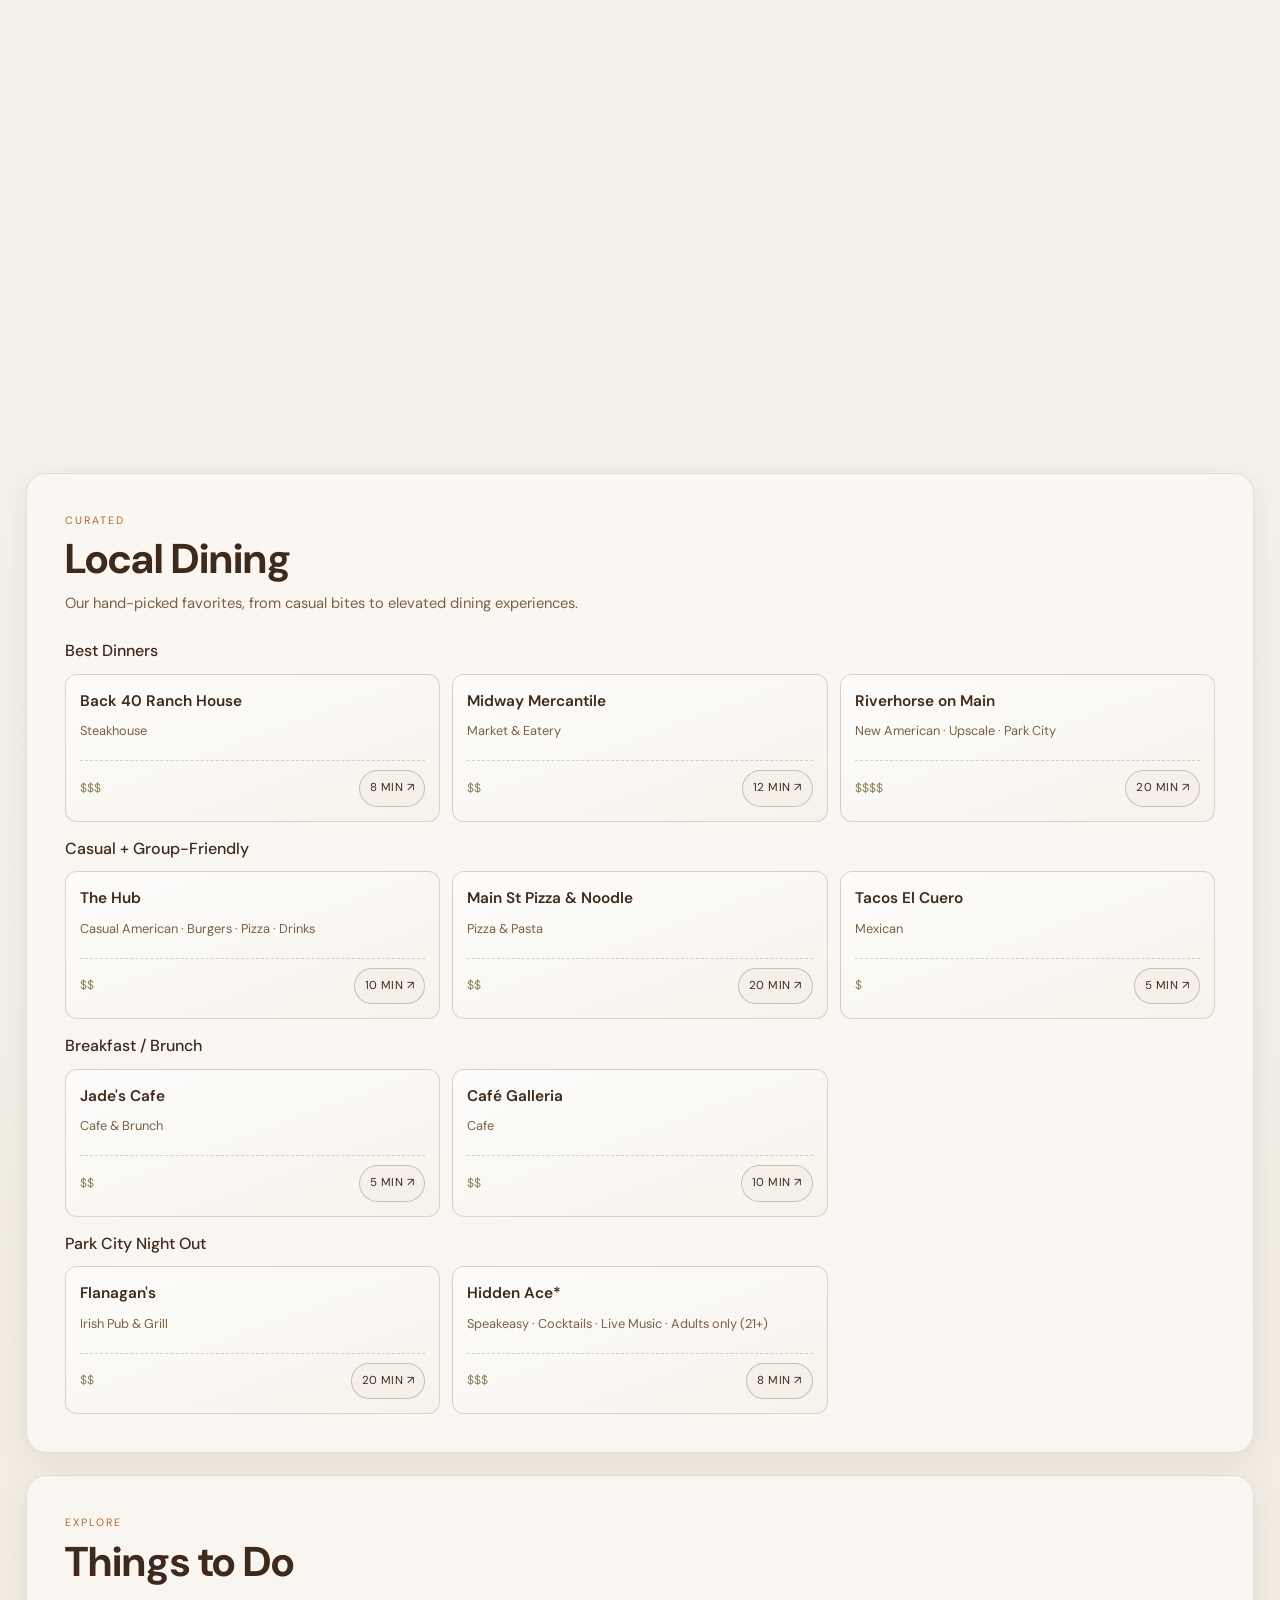
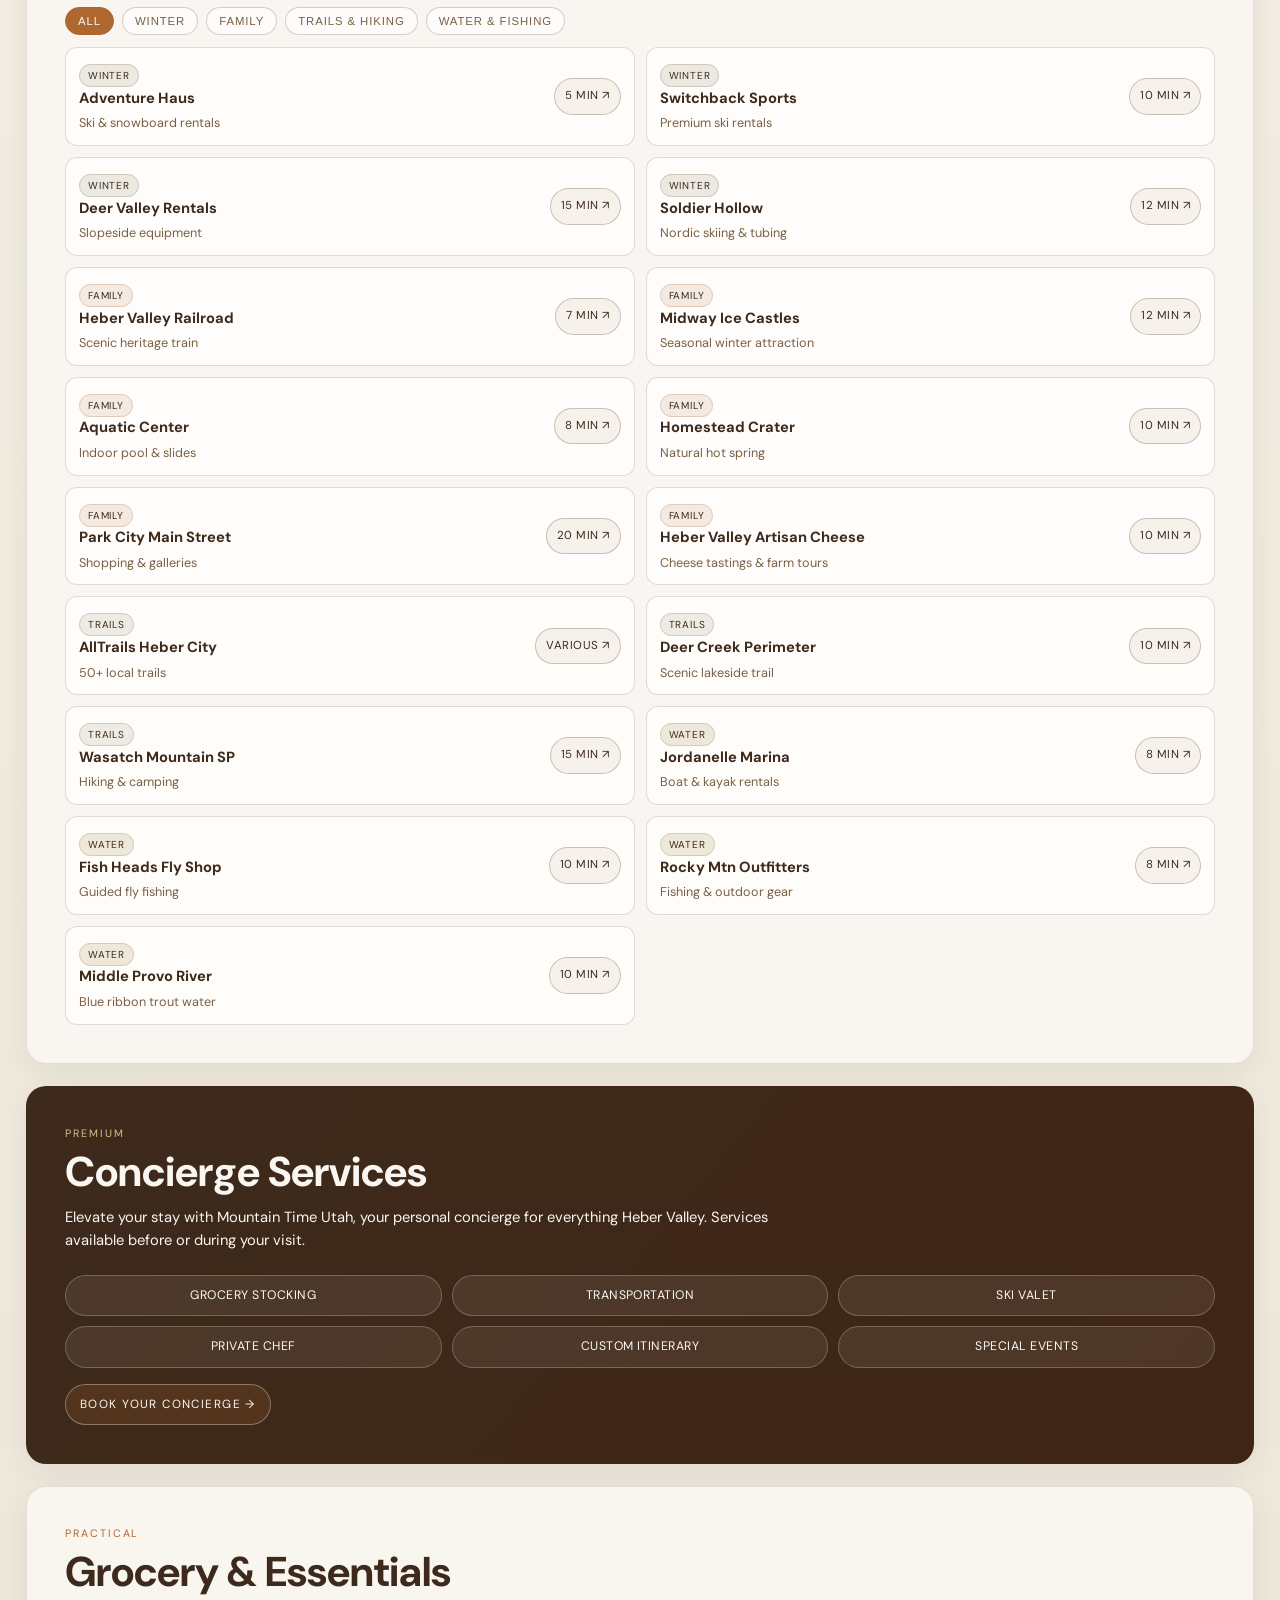
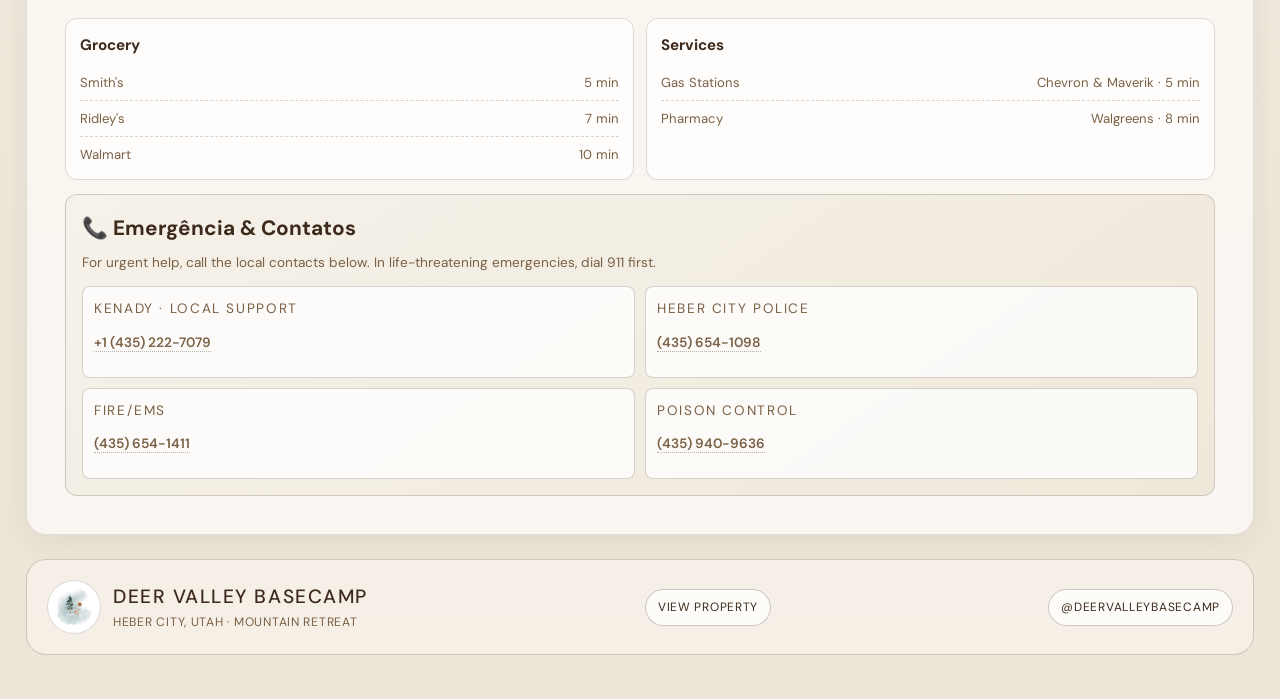
==== commit d7fc6953: "fix: tidy desktop wifi details card" ====
--- a/guide/deervalleybasecamp/index.html
+++ b/guide/deervalleybasecamp/index.html
@@ -379,7 +379,11 @@
 
     .stay-value--network {
       color: rgba(250, 247, 242, 0.82);
-      font-size: 0.83rem;
+      font-size: 0.81rem;
+      line-height: 1.08;
+      letter-spacing: -0.04em;
+      word-break: normal;
+      overflow-wrap: normal;
     }
 
     .stay-value--password {
@@ -1686,7 +1690,7 @@
               <div class="stay-details">
                 <div class="stay-detail">
                   <span class="stay-detail-label">Network</span>
-                  <p class="stay-value stay-value--compact stay-value--network">DeerValleyBasecamp</p>
+                  <p class="stay-value stay-value--compact stay-value--network">Deer<wbr>Valley<wbr>Basecamp</p>
                 </div>
                 <div class="stay-detail">
                   <span class="stay-detail-label">Password</span>
